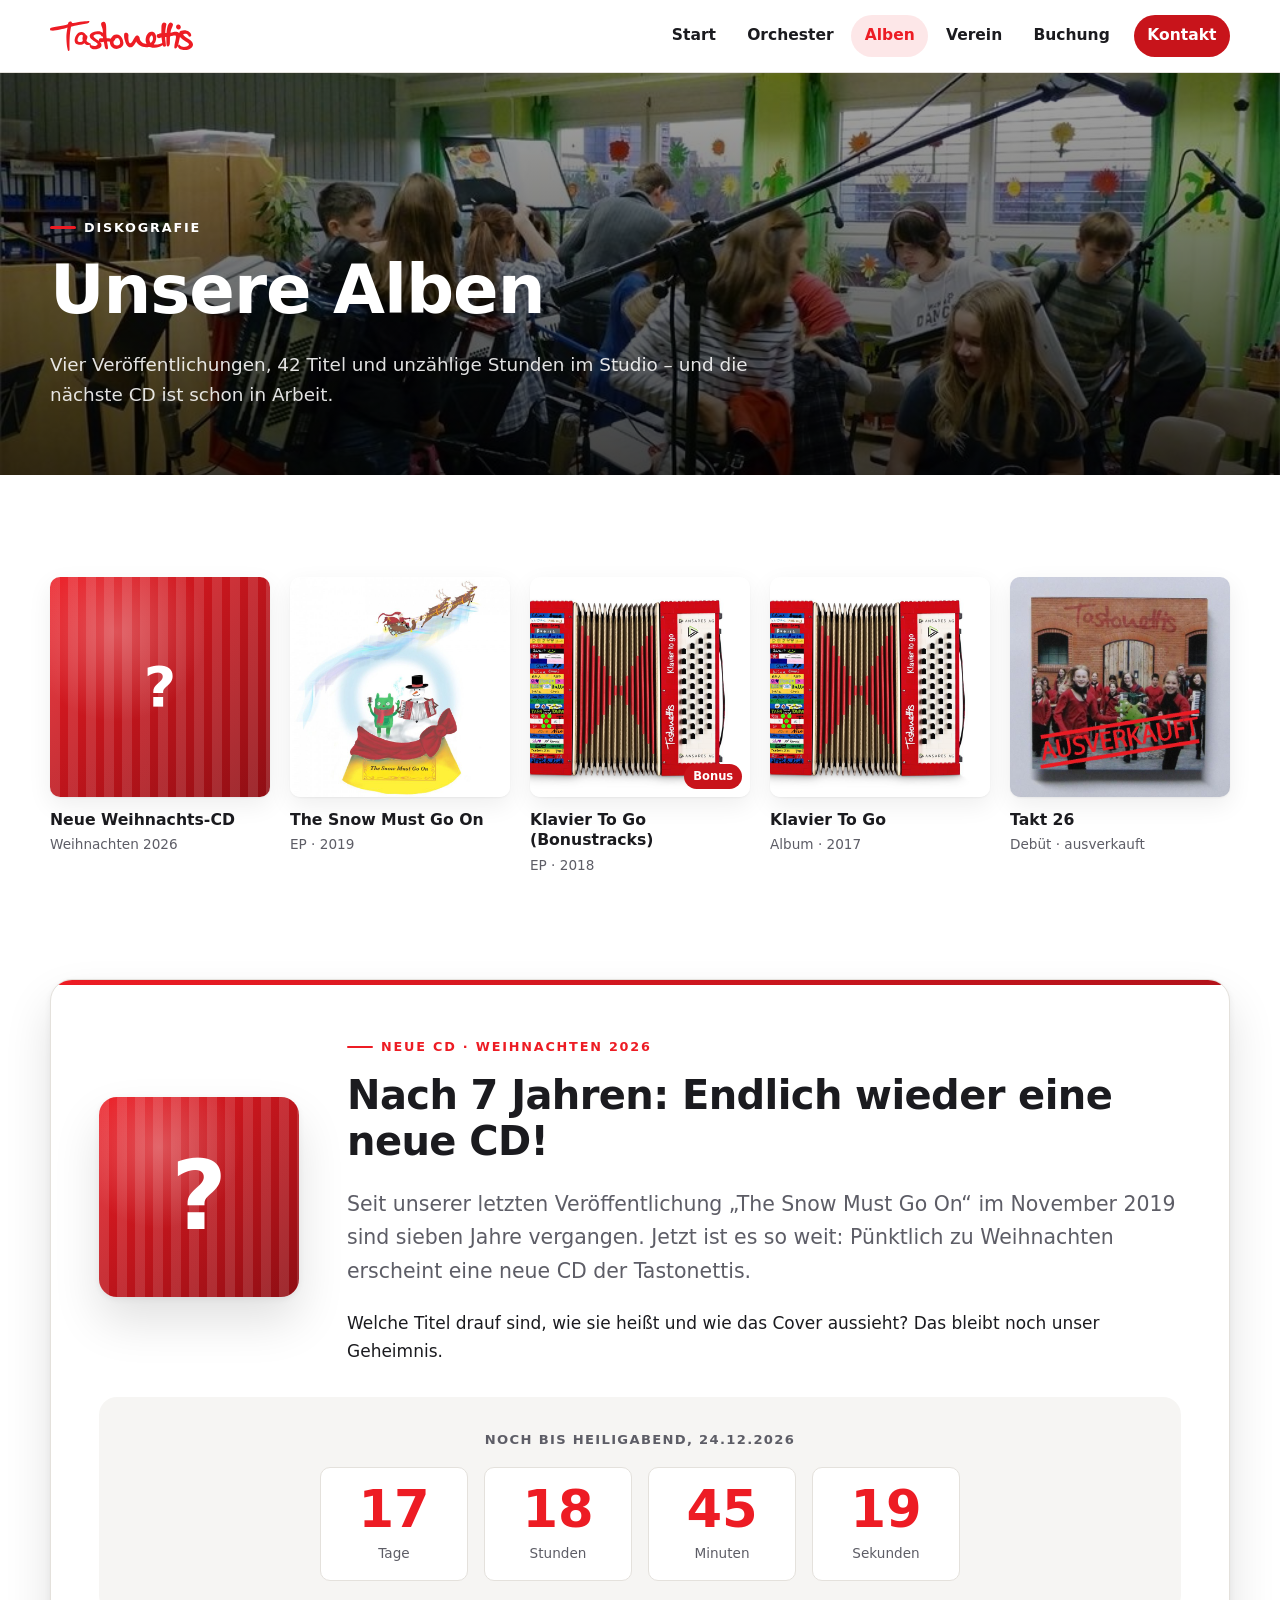
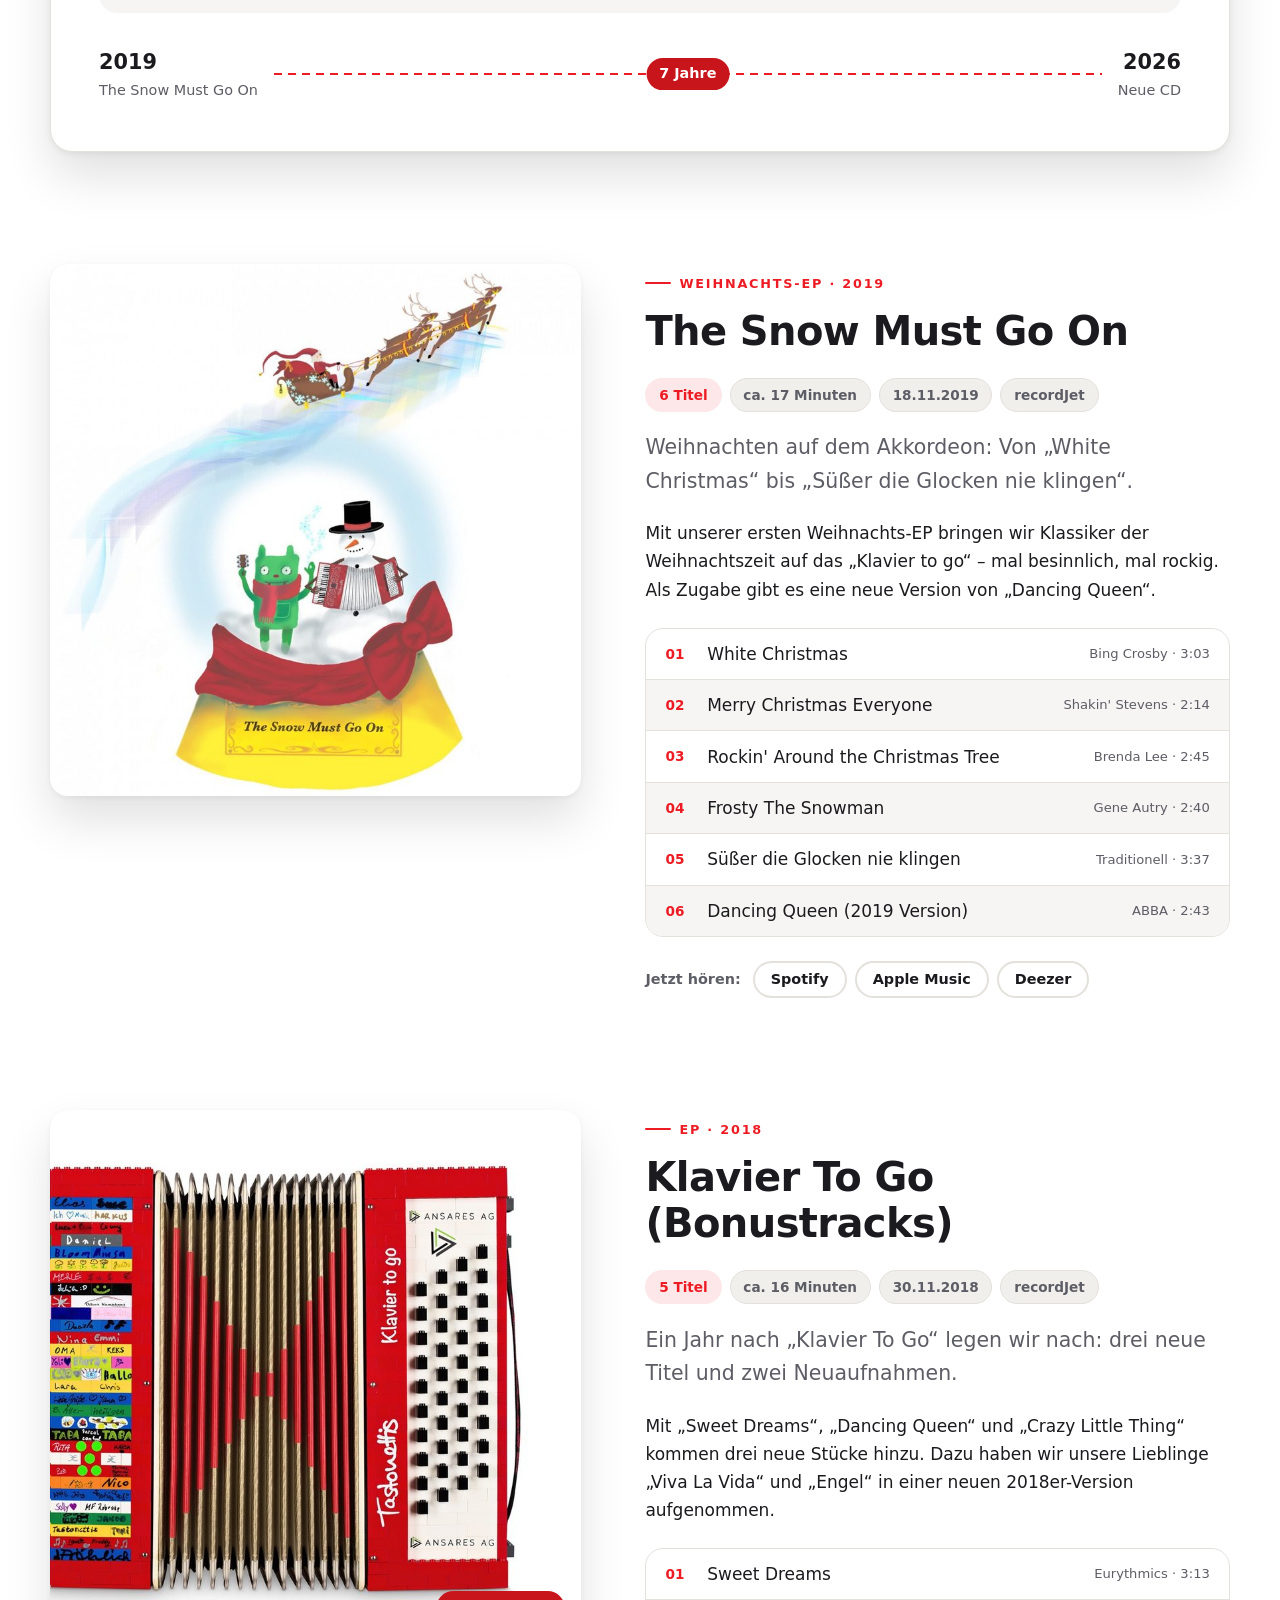
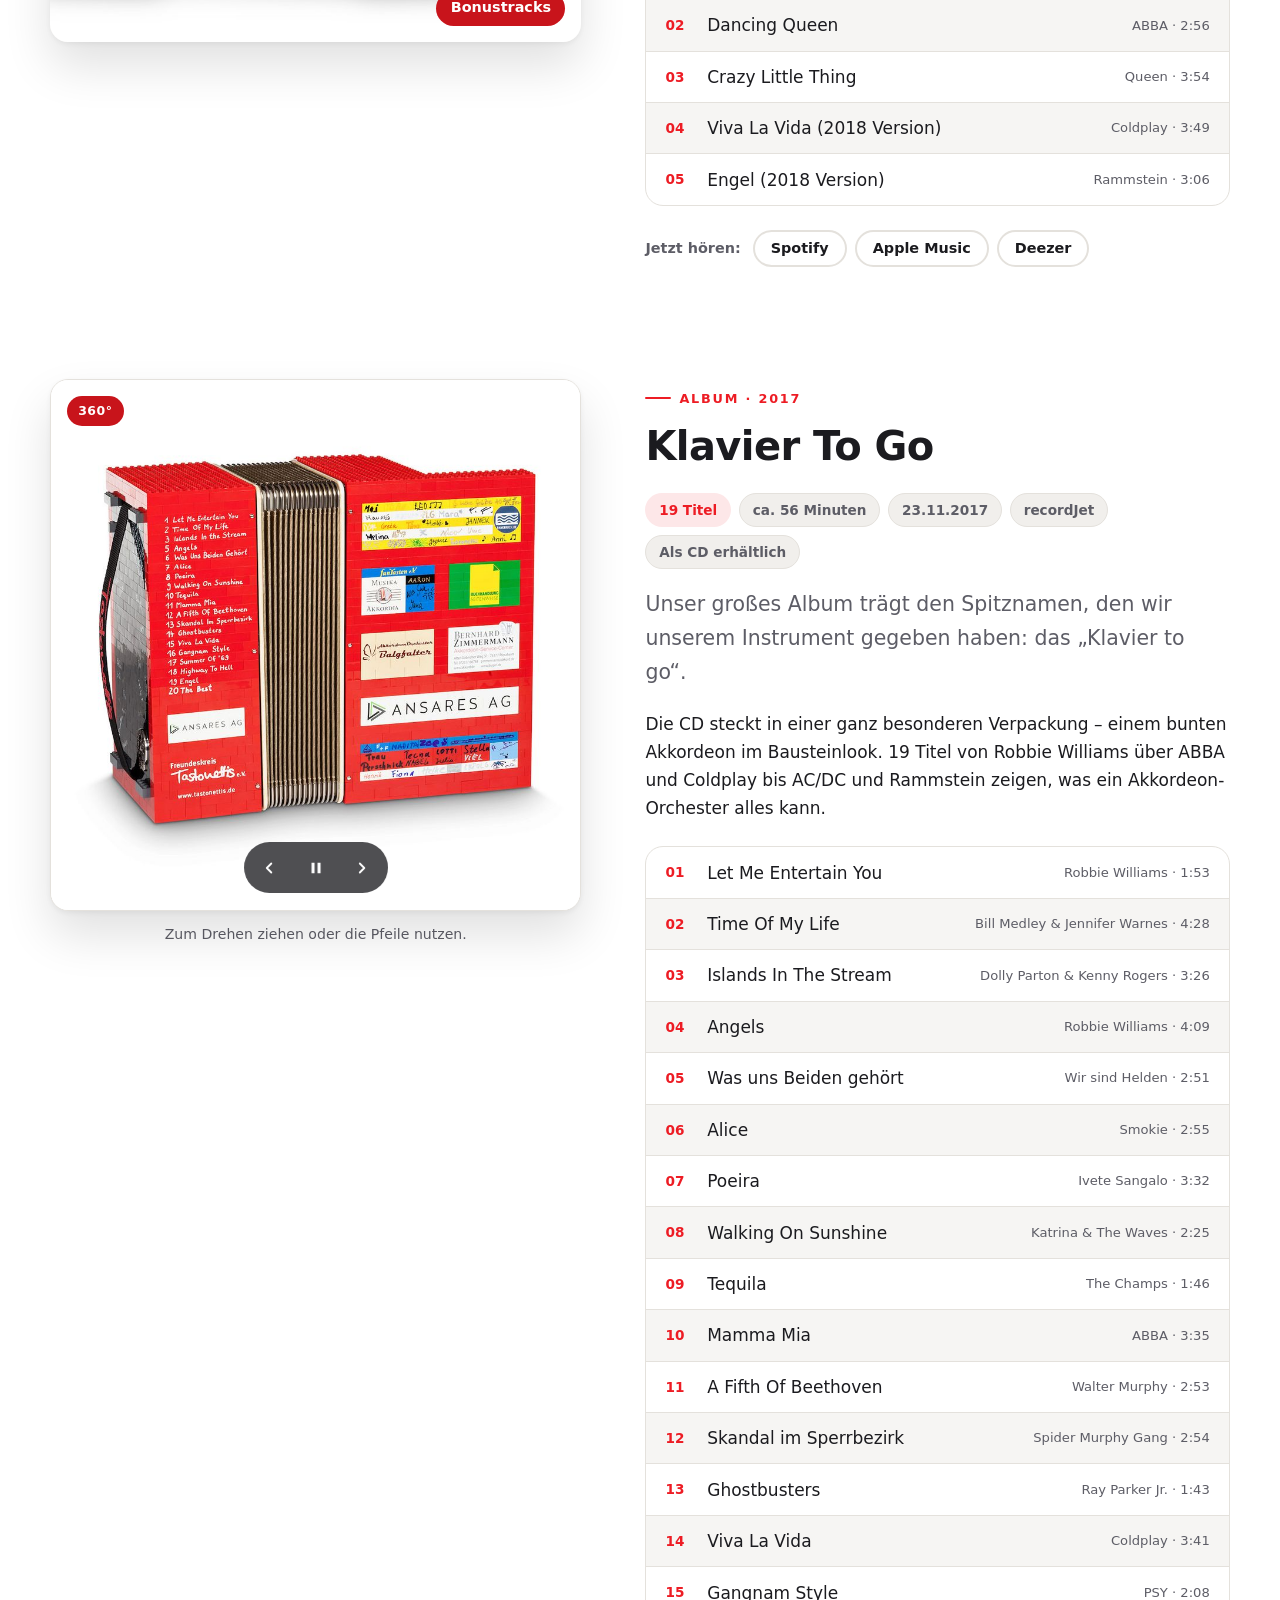
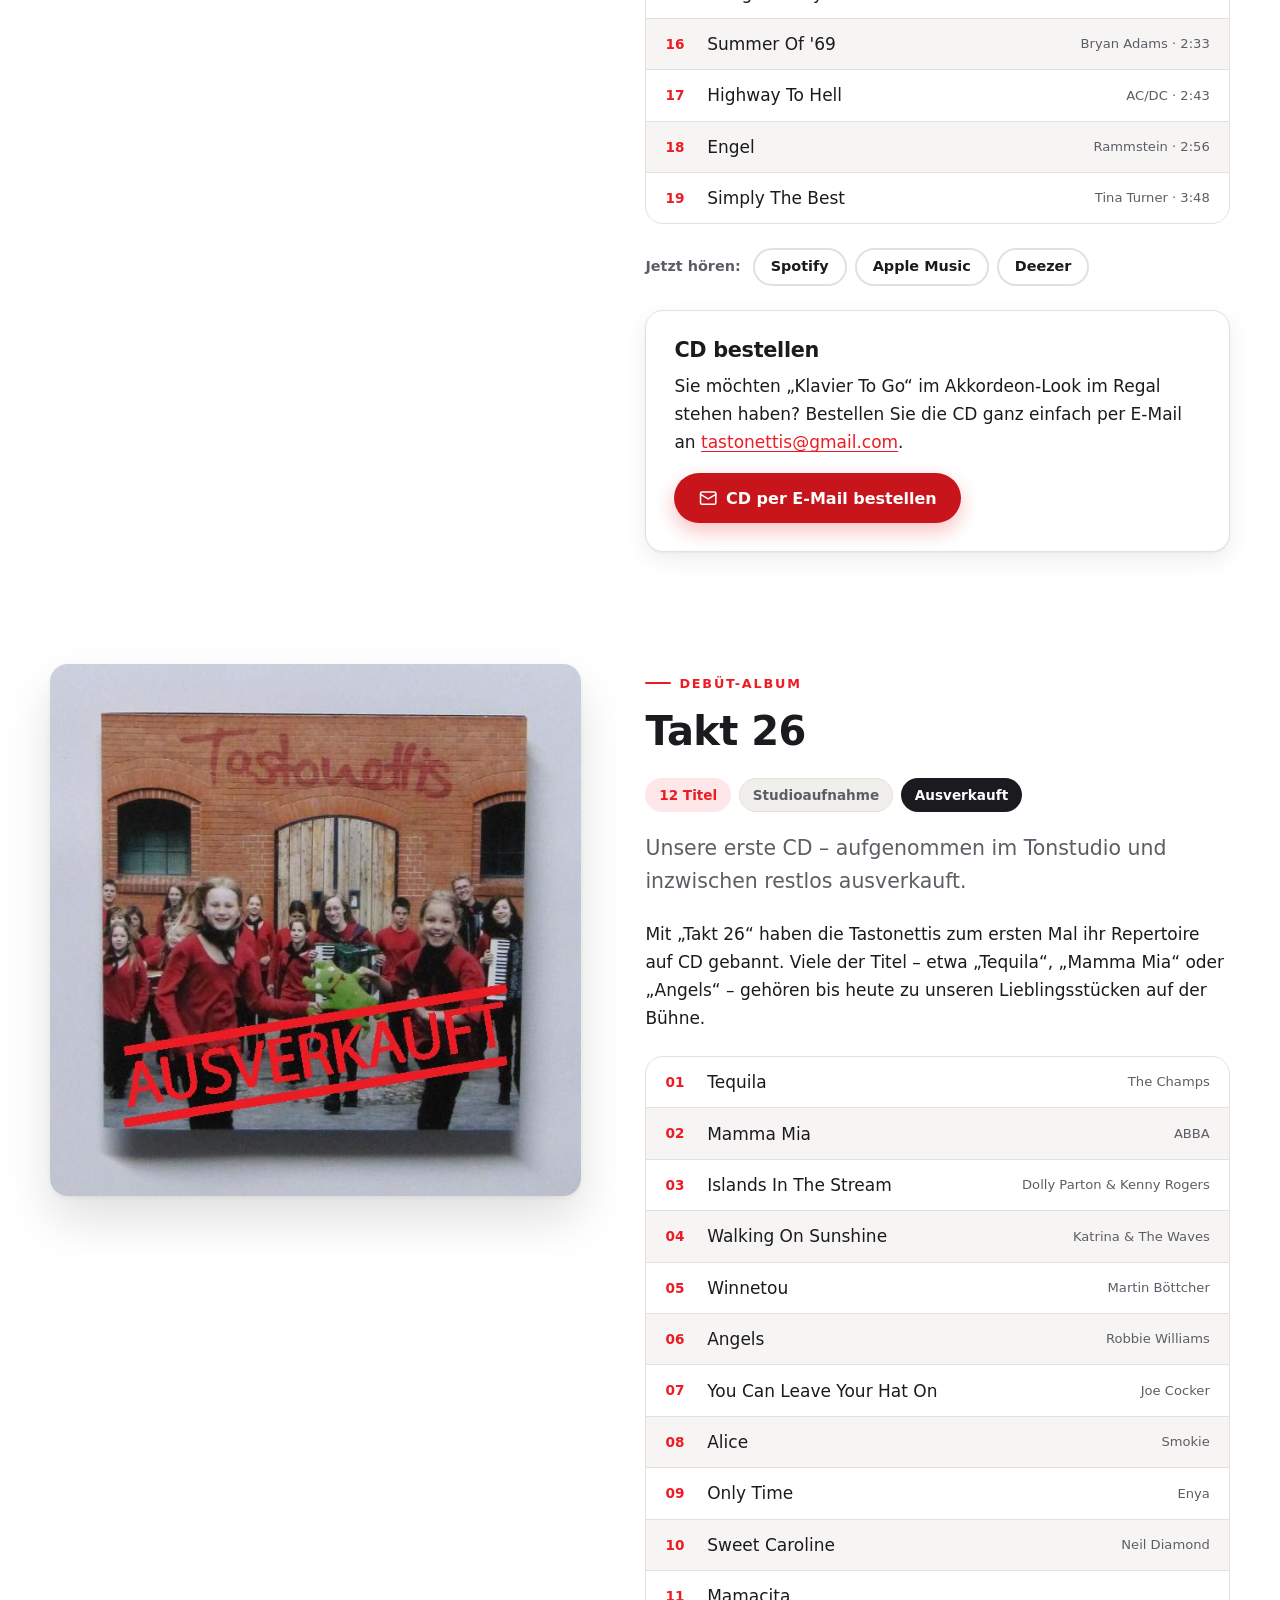
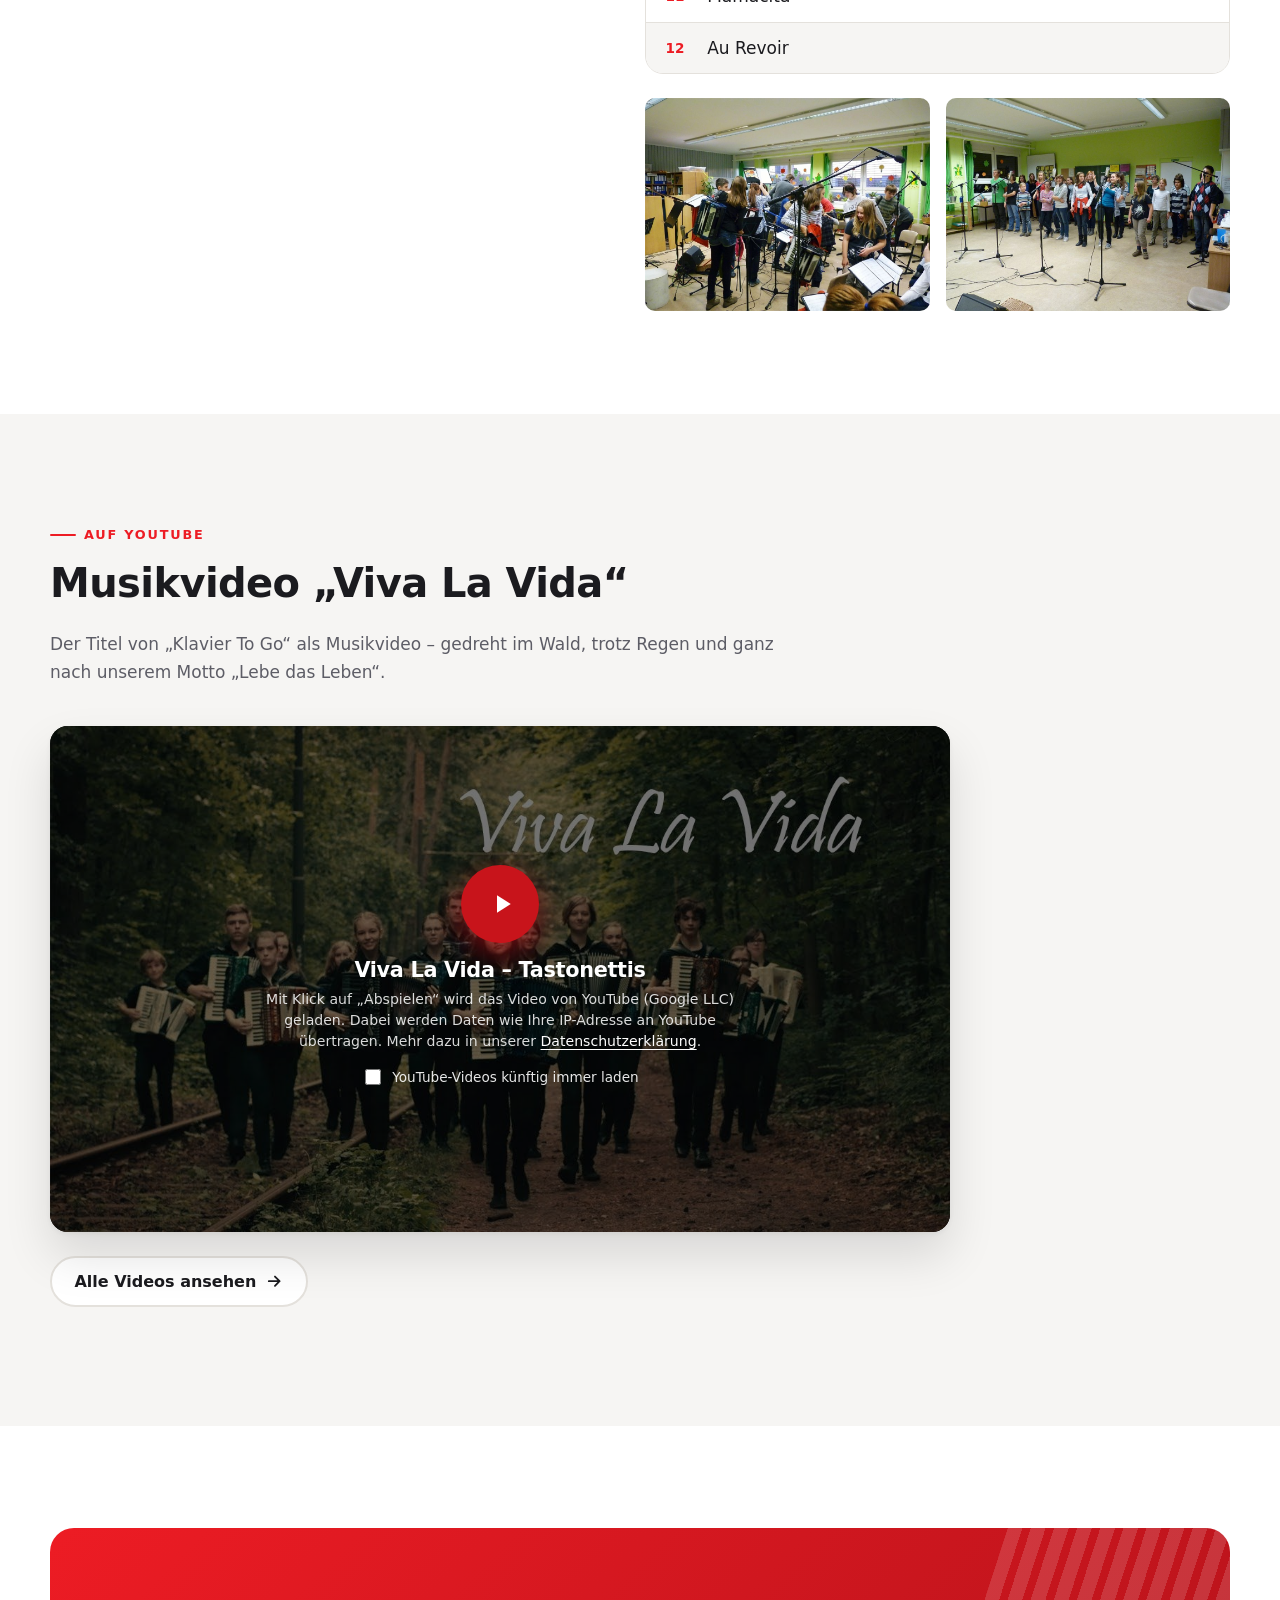
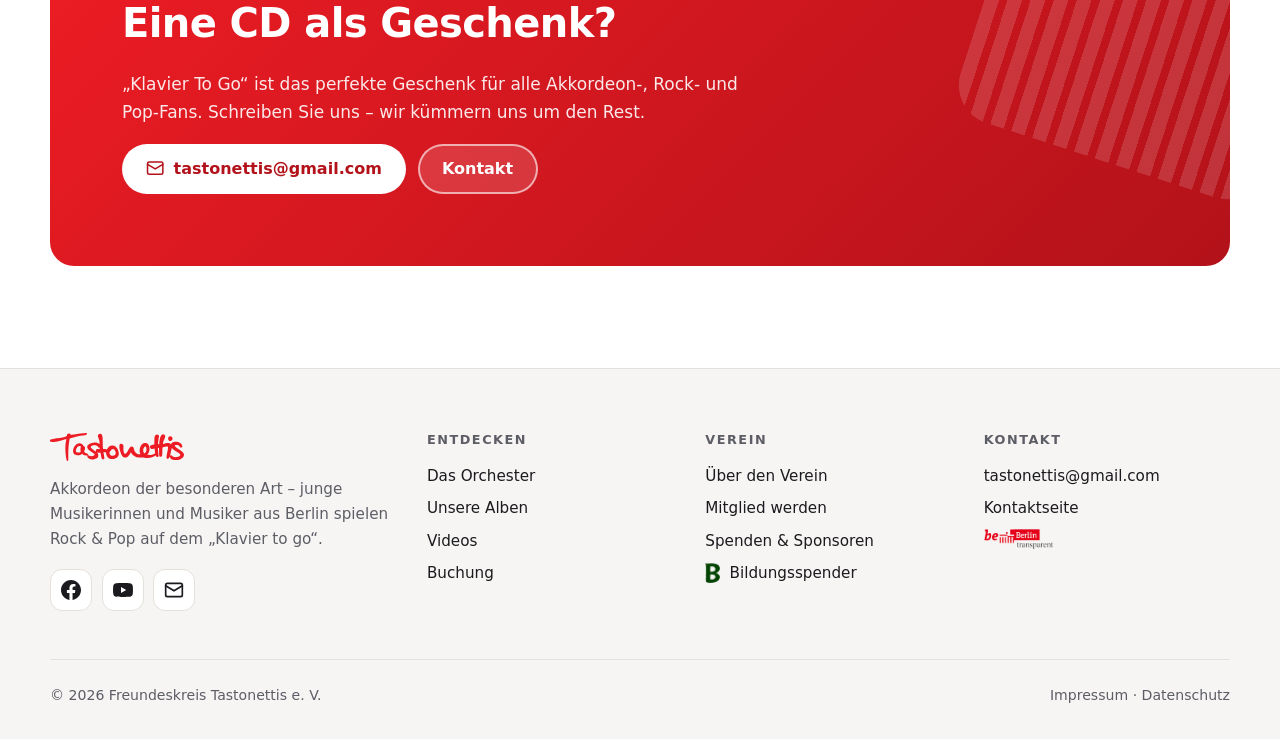
==== alben.html @ 4817c6b8 "Startseite: Teaser zur neuen Weihnachts-CD mit Countdown Teaser als gemeinsamer Baustein für Start- " ====
<!DOCTYPE html>
<html lang="de" class="no-js">
<head>
  <meta charset="utf-8">
  <meta name="viewport" content="width=device-width, initial-scale=1">
  <title>Unsere Alben | Die Tastonettis</title>
  <meta name="description" content="Alle Alben der Tastonettis: „Klavier To Go“, „Klavier To Go (Bonustracks)“, die Weihnachts-EP „The Snow Must Go On“ und das Debüt „Takt 26“ – Tracklisten, Infos und Streaming-Links.">
  <meta name="color-scheme" content="light dark">
  <meta name="theme-color" content="#ffffff" media="(prefers-color-scheme: light)">
  <meta name="theme-color" content="#0f0f12" media="(prefers-color-scheme: dark)">
  <link rel="canonical" href="https://tastonettis.de/alben.html">
  <meta property="og:type" content="website">
  <meta property="og:locale" content="de_DE">
  <meta property="og:site_name" content="Die Tastonettis">
  <meta property="og:title" content="Unsere Alben | Die Tastonettis">
  <meta property="og:description" content="Alle Alben der Tastonettis: „Klavier To Go“, „Klavier To Go (Bonustracks)“, die Weihnachts-EP „The Snow Must Go On“ und das Debüt „Takt 26“ – Tracklisten, Infos und Streaming-Links.">
  <meta property="og:image" content="https://tastonettis.de/assets/img/cover/norway.jpg">
  <link rel="icon" href="assets/img/favicon.ico" sizes="any">
  <link rel="apple-touch-icon" href="assets/img/apple-touch-icon.png">
  <link rel="stylesheet" href="assets/css/style.css?v=f087e8c050">
  <script src="assets/js/main.js?v=cc8cda2e2d" defer></script>
</head>
<body>
  <a class="skip-link" href="#inhalt">Zum Inhalt springen</a>
  <header class="site-header">
    <nav class="container nav" aria-label="Hauptnavigation">
      <a class="brand" href="index.html" aria-label="Die Tastonettis – Startseite">
        <img src="assets/img/logo.svg" alt="Tastonettis" width="282" height="59">
      </a>
      <button class="nav-toggle" type="button" aria-expanded="false" aria-controls="menu" aria-label="Menü öffnen/schließen"><svg class="icon-open" viewBox="0 0 24 24" fill="none" stroke="currentColor" stroke-width="2.2" stroke-linecap="round" aria-hidden="true"><path d="M3 6h18M3 12h18M3 18h18"/></svg><svg class="icon-close" viewBox="0 0 24 24" fill="none" stroke="currentColor" stroke-width="2.2" stroke-linecap="round" aria-hidden="true"><path d="M18 6 6 18M6 6l12 12"/></svg></button>
      <ul class="nav-menu" id="menu">
        <li><a href="index.html">Start</a></li>
        <li><a href="orchester.html">Orchester</a></li>
        <li><a href="alben.html" aria-current="page">Alben</a></li>
        <li><a href="verein.html">Verein</a></li>
        <li><a href="buchung.html">Buchung</a></li>
        <li class="nav-cta"><a href="kontakt.html">Kontakt</a></li>
      </ul>
    </nav>
  </header>

  <main id="inhalt">
    <section class="page-hero">
      <div class="hero-bg"><img src="assets/img/cd/takt26_studio1.jpg" alt="" style="object-position:center 45%" width="1140" height="500"></div>
      <div class="container">
        <span class="eyebrow">Diskografie</span>
        <h1>Unsere Alben</h1>
        <p>Vier Veröffentlichungen, 42 Titel und unzählige Stunden im Studio – und die nächste CD ist schon in Arbeit.</p>
      </div>
    </section>

    <section class="section">
      <div class="container">
        <div class="discography reveal" aria-label="Übersicht aller Alben">
          <a href="#weihnachts-cd" class="disc disc--secret"><span class="disc-cover disc-cover--secret" aria-hidden="true">?</span><strong>Neue Weihnachts-CD</strong><span>Weihnachten 2026</span></a>
          <a href="#the-snow-must-go-on" class="disc"><img src="assets/img/cd/snow-must-go-on.jpg" alt="" width="800" height="800" loading="lazy"><strong>The Snow Must Go On</strong><span>EP · 2019</span></a>
          <a href="#klavier-to-go-bonustracks" class="disc"><span class="disc-cover"><img src="assets/img/cd/klavier-to-go.jpg" alt="" width="800" height="800" loading="lazy"><em>Bonus</em></span><strong>Klavier To Go (Bonustracks)</strong><span>EP · 2018</span></a>
          <a href="#klavier-to-go" class="disc"><img src="assets/img/cd/klavier-to-go.jpg" alt="" width="800" height="800" loading="lazy"><strong>Klavier To Go</strong><span>Album · 2017</span></a>
          <a href="#takt-26" class="disc"><img src="assets/img/cd/takt26_cover.jpg" alt="" width="626" height="626" loading="lazy"><strong>Takt 26</strong><span>Debüt · ausverkauft</span></a>
        </div>
      </div>
    </section>

    <section class="section section--tight">
      <div class="container">

        <article class="teaser-cd reveal" id="weihnachts-cd">
          <div class="teaser-cd-head">
            <div class="teaser-cd-art" aria-hidden="true"><span>?</span></div>
            <div>
              <span class="eyebrow">Neue CD · Weihnachten 2026</span>
              <h2>Nach 7 Jahren: Endlich wieder eine neue CD!</h2>
              <p class="lead">Seit unserer letzten Veröffentlichung „The Snow Must Go On“ im November 2019 sind sieben Jahre vergangen. Jetzt ist es so weit: Pünktlich zu Weihnachten erscheint eine neue CD der Tastonettis.</p>
              <p>Welche Titel drauf sind, wie sie heißt und wie das Cover aussieht? Das bleibt noch unser Geheimnis.</p>
            </div>
          </div>
          <div class="countdown" data-countdown="2026-12-24T00:00:00+01:00" aria-live="off">
            <p class="countdown-label">Noch bis Heiligabend, 24.12.2026</p>
            <div class="countdown-grid" role="timer" aria-label="Countdown bis zum 24. Dezember 2026">
              <div><strong data-cd="days">–</strong><span>Tage</span></div>
              <div><strong data-cd="hours">–</strong><span>Stunden</span></div>
              <div><strong data-cd="minutes">–</strong><span>Minuten</span></div>
              <div><strong data-cd="seconds">–</strong><span>Sekunden</span></div>
            </div>
            <p class="countdown-done" hidden>Frohe Weihnachten! Die neue CD ist da.</p>
          </div>
          <div class="teaser-cd-gap">
            <span><strong>2019</strong>The Snow Must Go On</span>
            <span class="teaser-cd-line" aria-hidden="true"><em>7 Jahre</em></span>
            <span><strong>2026</strong>Neue CD</span>
          </div>
        </article>


        <article class="album" id="the-snow-must-go-on">
          <div class="album-cover reveal">
            <div class="photo"><img src="assets/img/cd/snow-must-go-on.jpg" alt="Cover „The Snow Must Go On“: Schneemann mit Akkordeon und grünes Maskottchen in einer Schneekugel, darüber der Weihnachtsmann mit Rentierschlitten" width="800" height="800"></div>
          </div>
          <div class="reveal">
            <span class="eyebrow">Weihnachts-EP · 2019</span>
            <h2>The Snow Must Go On</h2>
            <ul class="album-meta">
              <li class="tag tag--brand">6 Titel</li>
              <li class="tag">ca. 17 Minuten</li>
              <li class="tag">18.11.2019</li>
              <li class="tag">recordJet</li>
            </ul>
            <p class="lead">Weihnachten auf dem Akkordeon: Von „White Christmas“ bis „Süßer die Glocken nie klingen“.</p>
            <p>Mit unserer ersten Weihnachts-EP bringen wir Klassiker der Weihnachtszeit auf das „Klavier to go“ – mal besinnlich, mal rockig. Als Zugabe gibt es eine neue Version von „Dancing Queen“.</p>
            <ol class="tracklist">
              <li><span>White Christmas</span><small>Bing Crosby · 3:03</small></li>
              <li><span>Merry Christmas Everyone</span><small>Shakin' Stevens · 2:14</small></li>
              <li><span>Rockin&#x27; Around the Christmas Tree</span><small>Brenda Lee · 2:45</small></li>
              <li><span>Frosty The Snowman</span><small>Gene Autry · 2:40</small></li>
              <li><span>Süßer die Glocken nie klingen</span><small>Traditionell · 3:37</small></li>
              <li><span>Dancing Queen (2019 Version)</span><small>ABBA · 2:43</small></li>
            </ol>
            <div class="stream-links">
              <span class="muted">Jetzt hören:</span>
              <a class="btn btn-ghost btn-sm" href="https://open.spotify.com/artist/6AaH5f3NDIr6T8GKJIKg3H" target="_blank" rel="noopener">Spotify</a>
              <a class="btn btn-ghost btn-sm" href="https://music.apple.com/de/album/the-snow-must-go-on-ep/1489396772" target="_blank" rel="noopener">Apple Music</a>
              <a class="btn btn-ghost btn-sm" href="https://www.deezer.com/album/120053702" target="_blank" rel="noopener">Deezer</a>
            </div>
          </div>
        </article>

        <article class="album" id="klavier-to-go-bonustracks">
          <div class="album-cover reveal">
            <div class="photo cover-bonus"><img src="assets/img/cd/klavier-to-go.jpg" alt="Cover „Klavier To Go (Bonustracks)“: rotes Akkordeon aus Bausteinen mit dem Tastonettis-Schriftzug" width="800" height="800"><span>Bonustracks</span></div>
          </div>
          <div class="reveal">
            <span class="eyebrow">EP · 2018</span>
            <h2>Klavier To Go (Bonustracks)</h2>
            <ul class="album-meta">
              <li class="tag tag--brand">5 Titel</li>
              <li class="tag">ca. 16 Minuten</li>
              <li class="tag">30.11.2018</li>
              <li class="tag">recordJet</li>
            </ul>
            <p class="lead">Ein Jahr nach „Klavier To Go“ legen wir nach: drei neue Titel und zwei Neuaufnahmen.</p>
            <p>Mit „Sweet Dreams“, „Dancing Queen“ und „Crazy Little Thing“ kommen drei neue Stücke hinzu. Dazu haben wir unsere Lieblinge „Viva La Vida“ und „Engel“ in einer neuen 2018er-Version aufgenommen.</p>
            <ol class="tracklist">
              <li><span>Sweet Dreams</span><small>Eurythmics · 3:13</small></li>
              <li><span>Dancing Queen</span><small>ABBA · 2:56</small></li>
              <li><span>Crazy Little Thing</span><small>Queen · 3:54</small></li>
              <li><span>Viva La Vida (2018 Version)</span><small>Coldplay · 3:49</small></li>
              <li><span>Engel (2018 Version)</span><small>Rammstein · 3:06</small></li>
            </ol>
            <div class="stream-links">
              <span class="muted">Jetzt hören:</span>
              <a class="btn btn-ghost btn-sm" href="https://open.spotify.com/artist/6AaH5f3NDIr6T8GKJIKg3H" target="_blank" rel="noopener">Spotify</a>
              <a class="btn btn-ghost btn-sm" href="https://music.apple.com/de/album/klavier-to-go-bonustracks-ep/1444854563" target="_blank" rel="noopener">Apple Music</a>
              <a class="btn btn-ghost btn-sm" href="https://www.deezer.com/album/80302312" target="_blank" rel="noopener">Deezer</a>
            </div>
          </div>
        </article>

        <article class="album" id="klavier-to-go">
          <div class="album-cover reveal">
            <div class="spin" data-spin="assets/img/lego/" data-frames="24" tabindex="0" role="img" aria-label="360-Grad-Ansicht der CD „Klavier to go“ in Form eines bunten Akkordeons. Mit den Pfeiltasten drehen.">
              <span class="spin-badge">360°</span>
              <img src="assets/img/lego/01.jpg" alt="" width="900" height="900">
              <div class="spin-controls">
                <button type="button" data-spin-prev aria-label="Nach links drehen"><svg viewBox="0 0 24 24" fill="none" stroke="currentColor" stroke-width="2.4" stroke-linecap="round" stroke-linejoin="round" aria-hidden="true"><path d="M15 18l-6-6 6-6"/></svg></button>
                <button type="button" data-spin-play aria-label="Automatisch drehen"><svg viewBox="0 0 24 24" fill="currentColor" aria-hidden="true"><path d="M8 5v14l11-7z"/></svg></button>
                <button type="button" data-spin-next aria-label="Nach rechts drehen"><svg viewBox="0 0 24 24" fill="none" stroke="currentColor" stroke-width="2.4" stroke-linecap="round" stroke-linejoin="round" aria-hidden="true"><path d="M9 18l6-6-6-6"/></svg></button>
              </div>
            </div>
            <p class="spin-hint">Zum Drehen ziehen oder die Pfeile nutzen.</p>
          </div>
          <div class="reveal">
            <span class="eyebrow">Album · 2017</span>
            <h2>Klavier To Go</h2>
            <ul class="album-meta">
              <li class="tag tag--brand">19 Titel</li>
              <li class="tag">ca. 56 Minuten</li>
              <li class="tag">23.11.2017</li>
              <li class="tag">recordJet</li>
              <li class="tag">Als CD erhältlich</li>
            </ul>
            <p class="lead">Unser großes Album trägt den Spitznamen, den wir unserem Instrument gegeben haben: das „Klavier to go“.</p>
            <p>Die CD steckt in einer ganz besonderen Verpackung – einem bunten Akkordeon im Bausteinlook. 19 Titel von Robbie Williams über ABBA und Coldplay bis AC/DC und Rammstein zeigen, was ein Akkordeon-Orchester alles kann.</p>
            <ol class="tracklist">
              <li><span>Let Me Entertain You</span><small>Robbie Williams · 1:53</small></li>
              <li><span>Time Of My Life</span><small>Bill Medley &amp; Jennifer Warnes · 4:28</small></li>
              <li><span>Islands In The Stream</span><small>Dolly Parton &amp; Kenny Rogers · 3:26</small></li>
              <li><span>Angels</span><small>Robbie Williams · 4:09</small></li>
              <li><span>Was uns Beiden gehört</span><small>Wir sind Helden · 2:51</small></li>
              <li><span>Alice</span><small>Smokie · 2:55</small></li>
              <li><span>Poeira</span><small>Ivete Sangalo · 3:32</small></li>
              <li><span>Walking On Sunshine</span><small>Katrina &amp; The Waves · 2:25</small></li>
              <li><span>Tequila</span><small>The Champs · 1:46</small></li>
              <li><span>Mamma Mia</span><small>ABBA · 3:35</small></li>
              <li><span>A Fifth Of Beethoven</span><small>Walter Murphy · 2:53</small></li>
              <li><span>Skandal im Sperrbezirk</span><small>Spider Murphy Gang · 2:54</small></li>
              <li><span>Ghostbusters</span><small>Ray Parker Jr. · 1:43</small></li>
              <li><span>Viva La Vida</span><small>Coldplay · 3:41</small></li>
              <li><span>Gangnam Style</span><small>PSY · 2:08</small></li>
              <li><span>Summer Of &#x27;69</span><small>Bryan Adams · 2:33</small></li>
              <li><span>Highway To Hell</span><small>AC/DC · 2:43</small></li>
              <li><span>Engel</span><small>Rammstein · 2:56</small></li>
              <li><span>Simply The Best</span><small>Tina Turner · 3:48</small></li>
            </ol>
            <div class="stream-links">
              <span class="muted">Jetzt hören:</span>
              <a class="btn btn-ghost btn-sm" href="https://open.spotify.com/artist/6AaH5f3NDIr6T8GKJIKg3H" target="_blank" rel="noopener">Spotify</a>
              <a class="btn btn-ghost btn-sm" href="https://music.apple.com/de/album/klavier-to-go/1320059874" target="_blank" rel="noopener">Apple Music</a>
              <a class="btn btn-ghost btn-sm" href="https://www.deezer.com/album/52731922" target="_blank" rel="noopener">Deezer</a>
            </div>
            <div class="card" style="margin-top:1.5rem">
              <h3>CD bestellen</h3>
              <p>Sie möchten „Klavier To Go“ im Akkordeon-Look im Regal stehen haben? Bestellen Sie die CD ganz einfach per E-Mail an <a href="mailto:tastonettis@gmail.com">tastonettis@gmail.com</a>.</p>
              <a class="btn btn-primary" href="mailto:tastonettis@gmail.com?subject=Bestellung%20CD%20%22Klavier%20to%20go%22"><svg viewBox="0 0 24 24" fill="none" stroke="currentColor" stroke-width="2" stroke-linecap="round" stroke-linejoin="round" aria-hidden="true"><rect x="2" y="4" width="20" height="16" rx="2"/><path d="m22 7-10 6L2 7"/></svg> CD per E-Mail bestellen</a>
            </div>
          </div>
        </article>

        <article class="album" id="takt-26">
          <div class="album-cover reveal">
            <div class="photo"><img src="assets/img/cd/takt26_cover.jpg" alt="Cover der CD „Takt 26“ – die Tastonettis vor einer Backsteinwand, darüber der Stempel „Ausverkauft“" width="626" height="626"></div>
          </div>
          <div class="reveal">
            <span class="eyebrow">Debüt-Album</span>
            <h2>Takt 26</h2>
            <ul class="album-meta">
              <li class="tag tag--brand">12 Titel</li>
              <li class="tag">Studioaufnahme</li>
              <li class="tag tag--soldout">Ausverkauft</li>
            </ul>
            <p class="lead">Unsere erste CD – aufgenommen im Tonstudio und inzwischen restlos ausverkauft.</p>
            <p>Mit „Takt 26“ haben die Tastonettis zum ersten Mal ihr Repertoire auf CD gebannt. Viele der Titel – etwa „Tequila“, „Mamma Mia“ oder „Angels“ – gehören bis heute zu unseren Lieblingsstücken auf der Bühne.</p>
            <ol class="tracklist">
              <li><span>Tequila</span><small>The Champs</small></li>
              <li><span>Mamma Mia</span><small>ABBA</small></li>
              <li><span>Islands In The Stream</span><small>Dolly Parton &amp; Kenny Rogers</small></li>
              <li><span>Walking On Sunshine</span><small>Katrina &amp; The Waves</small></li>
              <li><span>Winnetou</span><small>Martin Böttcher</small></li>
              <li><span>Angels</span><small>Robbie Williams</small></li>
              <li><span>You Can Leave Your Hat On</span><small>Joe Cocker</small></li>
              <li><span>Alice</span><small>Smokie</small></li>
              <li><span>Only Time</span><small>Enya</small></li>
              <li><span>Sweet Caroline</span><small>Neil Diamond</small></li>
              <li><span>Mamacita</span></li>
              <li><span>Au Revoir</span></li>
            </ol>
            <div class="gallery" style="grid-template-columns:repeat(2,1fr)">
              <a href="assets/img/cd/takt26_studio1.jpg" data-lightbox data-caption="Kurz vor den Aufnahmen"><img src="assets/img/cd/takt26_studio1.jpg" alt="Kinder sortieren sich im Studio" loading="lazy" width="1024" height="768"></a>
              <a href="assets/img/cd/takt26_studio2.jpg" data-lightbox data-caption="Die Tastonettis bei der Aufnahme"><img src="assets/img/cd/takt26_studio2.jpg" alt="Kinder bei der Aufnahme im Studio" loading="lazy" width="1024" height="768"></a>
            </div>
          </div>
        </article>

      </div>
    </section>

    <section class="section section--alt">
      <div class="container">
        <div class="section-head reveal">
          <span class="eyebrow">Auf YouTube</span>
          <h2>Musikvideo „Viva La Vida“</h2>
          <p class="muted">Der Titel von „Klavier To Go“ als Musikvideo – gedreht im Wald, trotz Regen und ganz nach unserem Motto „Lebe das Leben“.</p>
        </div>
        <div class="reveal" style="max-width:900px">
          <div class="video-embed" data-youtube="FFWBftLy54Y" data-title="Viva La Vida – Tastonettis">
  <div class="video-consent">
    <img src="assets/img/video/FFWBftLy54Y.jpg" alt="" loading="lazy" width="1280" height="720">
    <div class="video-consent-inner">
      <button type="button" class="video-play" aria-label="Video „Viva La Vida – Tastonettis“ abspielen – lädt Inhalte von YouTube"><svg viewBox="0 0 24 24" fill="currentColor" aria-hidden="true"><path d="M8 5v14l11-7z"/></svg></button>
      <h3>Viva La Vida – Tastonettis</h3>
      <p>Mit Klick auf „Abspielen“ wird das Video von YouTube (Google LLC) geladen. Dabei werden Daten wie Ihre IP-Adresse an YouTube übertragen. Mehr dazu in unserer <a href="datenschutz.html#dsg-thirdparty-youtube">Datenschutzerklärung</a>.</p>
      <label><input type="checkbox"> YouTube-Videos künftig immer laden</label>
    </div>
  </div>
</div>
        </div>
        <p class="reveal" style="margin-top:1.5rem"><a class="btn btn-ghost" href="orchester.html#videos">Alle Videos ansehen <svg viewBox="0 0 24 24" fill="none" stroke="currentColor" stroke-width="2.4" stroke-linecap="round" stroke-linejoin="round" aria-hidden="true"><path d="M5 12h14M13 6l6 6-6 6"/></svg></a></p>
      </div>
    </section>

    <section class="section section--tight">
      <div class="container">
        <div class="cta reveal">
          <h2>Eine CD als Geschenk?</h2>
          <p>„Klavier To Go“ ist das perfekte Geschenk für alle Akkordeon-, Rock- und Pop-Fans. Schreiben Sie uns – wir kümmern uns um den Rest.</p>
          <div class="btn-row">
            <a class="btn btn-white" href="mailto:tastonettis@gmail.com"><svg viewBox="0 0 24 24" fill="none" stroke="currentColor" stroke-width="2" stroke-linecap="round" stroke-linejoin="round" aria-hidden="true"><rect x="2" y="4" width="20" height="16" rx="2"/><path d="m22 7-10 6L2 7"/></svg> tastonettis@gmail.com</a>
            <a class="btn btn-light" href="kontakt.html">Kontakt</a>
          </div>
        </div>
      </div>
    </section>

  </main>

  <footer class="site-footer">
    <div class="container">
      <div class="footer-grid">
        <div class="footer-brand">
          <img src="assets/img/logo.svg" alt="Tastonettis" width="282" height="59">
          <p>Akkordeon der besonderen Art – junge Musikerinnen und Musiker aus Berlin spielen Rock &amp; Pop auf dem „Klavier to go“.</p>
          <div class="socials">
            <a href="https://www.facebook.com/tastonettis/" target="_blank" rel="noopener" aria-label="Tastonettis auf Facebook"><svg viewBox="0 0 24 24" fill="currentColor" aria-hidden="true"><path d="M24 12.07C24 5.41 18.63 0 12 0S0 5.4 0 12.07C0 18.1 4.39 23.1 10.13 24v-8.44H7.08v-3.49h3.04V9.41c0-3.02 1.8-4.7 4.54-4.7 1.31 0 2.68.24 2.68.24v2.97h-1.5c-1.5 0-1.96.93-1.96 1.89v2.26h3.32l-.53 3.5h-2.8V24C19.62 23.1 24 18.1 24 12.07"/></svg></a>
            <a href="https://www.youtube.com/@DieTastonettis" target="_blank" rel="noopener" aria-label="Tastonettis auf YouTube"><svg viewBox="0 0 24 24" fill="currentColor" aria-hidden="true"><path d="M23.5 6.2a3 3 0 0 0-2.1-2.1C19.5 3.6 12 3.6 12 3.6s-7.5 0-9.4.5A3 3 0 0 0 .5 6.2 31.4 31.4 0 0 0 0 12a31.4 31.4 0 0 0 .5 5.8 3 3 0 0 0 2.1 2.1c1.9.5 9.4.5 9.4.5s7.5 0 9.4-.5a3 3 0 0 0 2.1-2.1c.5-1.9.5-5.8.5-5.8s0-3.9-.5-5.8zM9.6 15.6V8.4l6.3 3.6-6.3 3.6z"/></svg></a>
            <a href="mailto:tastonettis@gmail.com" aria-label="E-Mail an die Tastonettis"><svg viewBox="0 0 24 24" fill="none" stroke="currentColor" stroke-width="2" stroke-linecap="round" stroke-linejoin="round" aria-hidden="true"><rect x="2" y="4" width="20" height="16" rx="2"/><path d="m22 7-10 6L2 7"/></svg></a>
          </div>
        </div>
        <div>
          <h4>Entdecken</h4>
          <ul>
            <li><a href="orchester.html">Das Orchester</a></li>
            <li><a href="alben.html">Unsere Alben</a></li>
            <li><a href="orchester.html#videos">Videos</a></li>
            <li><a href="buchung.html">Buchung</a></li>
          </ul>
        </div>
        <div>
          <h4>Verein</h4>
          <ul>
            <li><a href="verein.html">Über den Verein</a></li>
            <li><a href="verein.html#mitgliedschaft">Mitglied werden</a></li>
            <li><a href="verein.html#spenden">Spenden &amp; Sponsoren</a></li>
            <li><a href="https://www.bildungsspender.de/tastonettis" target="_blank" rel="noopener" class="footer-partner"><img src="assets/img/bildungsspender.png" alt="" width="14" height="19"> Bildungsspender</a></li>
          </ul>
        </div>
        <div>
          <h4>Kontakt</h4>
          <ul>
            <li><a href="mailto:tastonettis@gmail.com">tastonettis@gmail.com</a></li>
            <li><a href="kontakt.html">Kontaktseite</a></li>
            <li><a href="https://www.berlin.de/buergeraktiv/informieren/transparenz/transparenzcharta/" target="_blank" rel="noopener" class="footer-partner" aria-label="Initiative Transparente Zivilgesellschaft – Berlin"><img src="assets/img/berlin-transparent.png" alt="Berlin Transparenz" height="20"></a></li>
          </ul>
        </div>
      </div>
      <div class="footer-bottom">
        <span>&copy; <span data-year>2026</span> Freundeskreis Tastonettis e.&nbsp;V.</span>
        <span>
          <a href="impressum.html">Impressum</a> &middot; <a href="datenschutz.html">Datenschutz</a>
          <span data-revoke-consent hidden> &middot; <button type="button" class="linklike">YouTube-Einwilligung widerrufen</button></span>
        </span>
      </div>
    </div>
  </footer>
  <button class="to-top" type="button" aria-label="Nach oben"><svg viewBox="0 0 24 24" fill="none" stroke="currentColor" stroke-width="2.4" stroke-linecap="round" stroke-linejoin="round" aria-hidden="true"><path d="M12 19V5M5 12l7-7 7 7"/></svg></button>
</body>
</html>
---- assets/css/style.css ----
/* ==========================================================================
   Tastonettis – Stylesheet
   Helles & dunkles Design, wechselt automatisch per prefers-color-scheme.
   Keine externen Schriftarten (DSGVO) – es wird der System-Font genutzt.
   ========================================================================== */

:root {
  --brand: #ed1c24;
  --brand-strong: #c8141b;
  --brand-soft: rgba(237, 28, 36, .1);

  --bg: #ffffff;
  --bg-alt: #f6f5f3;
  --surface: #ffffff;
  --surface-2: #f1efec;
  --text: #1b1b1f;
  --text-muted: #5d5d66;
  --border: #e4e1dc;
  --shadow: 0 1px 2px rgba(0,0,0,.05), 0 8px 24px rgba(0,0,0,.07);
  --shadow-lg: 0 2px 6px rgba(0,0,0,.06), 0 24px 48px rgba(0,0,0,.12);
  --header-bg: rgba(255,255,255,.82);

  --radius: 18px;
  --radius-sm: 10px;
  --maxw: 1180px;
  --font: system-ui, -apple-system, "Segoe UI", Roboto, "Helvetica Neue", Arial, sans-serif;
  --font-display: ui-rounded, "SF Pro Rounded", system-ui, -apple-system, "Segoe UI", Roboto, sans-serif;

  color-scheme: light dark;
}

@media (prefers-color-scheme: dark) {
  :root {
    --brand: #ff3b42;          /* etwas heller für ausreichenden Kontrast auf Dunkel */
    --brand-strong: #ed1c24;
    --brand-soft: rgba(237, 28, 36, .16);

    --bg: #0f0f12;
    --bg-alt: #16161a;
    --surface: #1c1c21;
    --surface-2: #24242a;
    --text: #f2f1ef;
    --text-muted: #a8a7ad;
    --border: #2d2d34;
    --shadow: 0 1px 2px rgba(0,0,0,.4), 0 8px 24px rgba(0,0,0,.35);
    --shadow-lg: 0 2px 6px rgba(0,0,0,.4), 0 24px 48px rgba(0,0,0,.5);
    --header-bg: rgba(15,15,18,.78);
  }
}

/* ---------- Basis ---------- */
*, *::before, *::after { box-sizing: border-box; }
html { scroll-behavior: smooth; -webkit-text-size-adjust: 100%; }
@media (prefers-reduced-motion: reduce) {
  html { scroll-behavior: auto; }
  *, *::before, *::after { animation: none !important; transition: none !important; }
}
body {
  margin: 0;
  font-family: var(--font);
  font-size: 1.0625rem;
  line-height: 1.65;
  color: var(--text);
  background: var(--bg);
  -webkit-font-smoothing: antialiased;
}
img { max-width: 100%; height: auto; display: block; }
a { color: var(--brand); text-decoration-thickness: 1px; text-underline-offset: 3px; }
a:hover { color: var(--brand-strong); }
:focus-visible { outline: 3px solid var(--brand); outline-offset: 3px; border-radius: 4px; }
h1, h2, h3, h4 { font-family: var(--font-display); line-height: 1.15; margin: 0 0 .6em; letter-spacing: -.015em; }
h1 { font-size: clamp(2.3rem, 5.5vw, 4.2rem); font-weight: 800; }
h2 { font-size: clamp(1.7rem, 3.4vw, 2.5rem); font-weight: 800; }
h3 { font-size: 1.3rem; font-weight: 700; }
p { margin: 0 0 1em; }
ul, ol { padding-left: 1.2em; }

.skip-link {
  position: absolute; left: 1rem; top: -100px; z-index: 1000;
  background: var(--brand); color: #fff; padding: .6rem 1rem; border-radius: 8px;
}
.skip-link:focus { top: 1rem; color: #fff; }

.container { width: min(100% - 2.5rem, var(--maxw)); margin-inline: auto; }
.narrow { max-width: 780px; }
.section { padding: clamp(3.5rem, 8vw, 6.5rem) 0; }
.section--alt { background: var(--bg-alt); }
.section--tight { padding-top: 0; }
.center { text-align: center; }
.muted { color: var(--text-muted); }
.lead { font-size: clamp(1.1rem, 1.6vw, 1.3rem); color: var(--text-muted); }

.eyebrow {
  display: inline-flex; align-items: center; gap: .5rem;
  font-size: .8rem; font-weight: 700; text-transform: uppercase; letter-spacing: .14em;
  color: var(--brand); margin-bottom: .9rem;
}
.eyebrow::before { content: ""; width: 26px; height: 2px; background: currentColor; border-radius: 2px; }
.section-head { margin-bottom: 2.5rem; max-width: 760px; }
.section-head.center { margin-inline: auto; }
.section-head.center .eyebrow::after { content: ""; width: 26px; height: 2px; background: currentColor; border-radius: 2px; }

/* ---------- Header / Navigation ---------- */
.site-header {
  position: sticky; top: 0; z-index: 100;
  background: var(--header-bg);
  -webkit-backdrop-filter: saturate(180%) blur(16px);
  backdrop-filter: saturate(180%) blur(16px);
  border-bottom: 1px solid var(--border);
}
.nav { display: flex; align-items: center; justify-content: space-between; height: 72px; gap: 1rem; }
.brand { display: flex; align-items: center; }
.brand img { height: 30px; width: auto; }
.nav-menu { display: flex; align-items: center; gap: .25rem; list-style: none; margin: 0; padding: 0; }
.nav-menu a {
  display: block; padding: .5rem .85rem; border-radius: 999px;
  color: var(--text); text-decoration: none; font-weight: 600; font-size: .97rem;
  transition: background .2s, color .2s;
}
.nav-menu a:hover { background: var(--surface-2); color: var(--text); }
.nav-menu a[aria-current="page"] { color: var(--brand); background: var(--brand-soft); }
.nav-menu .nav-cta a { background: var(--brand-strong); color: #fff; margin-left: .4rem; }
.nav-menu .nav-cta a:hover { background: var(--brand); color: #fff; }
.nav-menu .nav-cta a[aria-current="page"] { color: #fff; }

.nav-toggle {
  display: none; width: 46px; height: 46px; border: 1px solid var(--border); border-radius: 12px;
  background: var(--surface); color: var(--text); cursor: pointer; align-items: center; justify-content: center;
}
.nav-toggle svg { width: 22px; height: 22px; }
.nav-toggle .icon-close { display: none; }
.nav-open .nav-toggle .icon-close { display: block; }
.nav-open .nav-toggle .icon-open { display: none; }

@media (max-width: 960px) {
  .nav-toggle { display: inline-flex; }
  .nav-menu {
    position: fixed; inset: 72px 0 auto 0; flex-direction: column; align-items: stretch; gap: .25rem;
    padding: 1rem 1.25rem 1.5rem; background: var(--bg); border-bottom: 1px solid var(--border);
    box-shadow: var(--shadow-lg);
    transform: translateY(-8px); opacity: 0; visibility: hidden; transition: .2s ease;
  }
  .nav-open .nav-menu { transform: none; opacity: 1; visibility: visible; }
  .nav-menu a { padding: .85rem 1rem; border-radius: 12px; font-size: 1.05rem; }
  .nav-menu .nav-cta a { margin: .5rem 0 0; text-align: center; }
}

/* ---------- Buttons ---------- */
.btn {
  display: inline-flex; align-items: center; justify-content: center; gap: .55rem;
  padding: .85rem 1.4rem; border-radius: 999px; border: 2px solid transparent;
  font: inherit; font-weight: 700; font-size: 1rem; line-height: 1.2; text-decoration: none; cursor: pointer;
  transition: transform .15s ease, background .2s, color .2s, border-color .2s, box-shadow .2s;
}
.btn svg { width: 1.15em; height: 1.15em; flex: none; }
.btn:hover { transform: translateY(-1px); }
.btn-primary { background: var(--brand-strong); color: #fff; box-shadow: 0 8px 20px rgba(237,28,36,.28); }
.btn-primary:hover { background: var(--brand); color: #fff; }
.btn-ghost { border-color: var(--border); color: var(--text); background: var(--surface); }
.btn-ghost:hover { border-color: var(--brand); color: var(--brand); }
.btn-light { background: rgba(255,255,255,.14); color: #fff; border-color: rgba(255,255,255,.45); -webkit-backdrop-filter: blur(6px); backdrop-filter: blur(6px); }
.btn-light:hover { background: rgba(255,255,255,.24); color: #fff; }
.btn-row { display: flex; flex-wrap: wrap; gap: .75rem; }

/* ---------- Hero ---------- */
.hero {
  position: relative; isolation: isolate; color: #fff;
  min-height: min(88vh, 760px); display: flex; align-items: flex-end;
  padding: 7rem 0 clamp(3rem, 7vw, 5.5rem);
  overflow: hidden;
}
.hero-bg { position: absolute; inset: 0; z-index: -2; }
.hero-bg img { width: 100%; height: 100%; object-fit: cover; object-position: center 40%; }
.hero::after {
  content: ""; position: absolute; inset: 0; z-index: -1;
  background:
    linear-gradient(180deg, rgba(0,0,0,.15) 0%, rgba(0,0,0,.25) 40%, rgba(0,0,0,.78) 100%),
    linear-gradient(90deg, rgba(0,0,0,.45) 0%, rgba(0,0,0,0) 65%);
}
.hero h1 { max-width: 14ch; text-shadow: 0 2px 30px rgba(0,0,0,.35); }
.hero h1 .accent { color: #ff4a50; }
.hero p { max-width: 58ch; font-size: clamp(1.05rem, 1.6vw, 1.25rem); color: rgba(255,255,255,.9); }
.hero .eyebrow { color: #fff; }
.hero .eyebrow::before { background: var(--brand); height: 3px; }

.page-hero {
  position: relative; isolation: isolate; color: #fff; overflow: hidden;
  padding: clamp(5rem, 12vw, 8.5rem) 0 clamp(2.5rem, 6vw, 4rem);
}
.page-hero .hero-bg img { width: 100%; height: 100%; object-fit: cover; object-position: center 35%; }
.page-hero::after {
  content: ""; position: absolute; inset: 0; z-index: -1;
  background: linear-gradient(180deg, rgba(0,0,0,.35), rgba(0,0,0,.75));
}
.page-hero h1 { margin-bottom: .3em; }
.page-hero p { color: rgba(255,255,255,.88); max-width: 60ch; font-size: 1.15rem; margin: 0; }
.page-hero .eyebrow { color: #fff; }
.page-hero .eyebrow::before { background: var(--brand); height: 3px; }
.page-hero--plain { color: var(--text); background: var(--bg-alt); border-bottom: 1px solid var(--border); padding: clamp(3.5rem, 8vw, 5.5rem) 0 clamp(2rem, 5vw, 3rem); }
.page-hero--plain::after { display: none; }
.page-hero--plain p { color: var(--text-muted); }
.page-hero--plain .eyebrow { color: var(--brand); }

/* ---------- Layout-Helfer ---------- */
.split { display: grid; grid-template-columns: 1fr 1fr; gap: clamp(2rem, 5vw, 4.5rem); align-items: center; }
.split--wide-left { grid-template-columns: 1.15fr .85fr; }
.split--top { align-items: start; }
@media (max-width: 880px) { .split, .split--wide-left { grid-template-columns: 1fr; } }

.grid { display: grid; gap: 1.5rem; }
.grid-2 { grid-template-columns: repeat(2, 1fr); }
.grid-3 { grid-template-columns: repeat(3, 1fr); }
.grid-4 { grid-template-columns: repeat(4, 1fr); }
@media (max-width: 980px) { .grid-3, .grid-4 { grid-template-columns: repeat(2, 1fr); } }
@media (max-width: 620px) { .grid-2, .grid-3, .grid-4 { grid-template-columns: 1fr; } }

/* ---------- Karten ---------- */
.card {
  background: var(--surface); border: 1px solid var(--border); border-radius: var(--radius);
  padding: 1.75rem; box-shadow: var(--shadow);
}
.card h3 { margin-bottom: .45em; }
.card p:last-child { margin-bottom: 0; }
.card-link {
  display: flex; flex-direction: column; text-decoration: none; color: var(--text);
  background: var(--surface); border: 1px solid var(--border); border-radius: var(--radius);
  overflow: hidden; box-shadow: var(--shadow); transition: transform .25s ease, box-shadow .25s ease, border-color .25s;
}
.card-link:hover { transform: translateY(-4px); box-shadow: var(--shadow-lg); border-color: var(--brand); color: var(--text); }
.card-link .card-media { aspect-ratio: 16/10; overflow: hidden; background: var(--surface-2); }
.card-link .card-media img { width: 100%; height: 100%; object-fit: cover; transition: transform .5s ease; }
.card-link:hover .card-media img { transform: scale(1.04); }
.card-link .card-body { padding: 1.4rem 1.5rem 1.6rem; display: flex; flex-direction: column; gap: .35rem; flex: 1; }
.card-link .card-body p { color: var(--text-muted); margin: 0; }
.card-link .more { margin-top: auto; padding-top: .8rem; color: var(--brand); font-weight: 700; display: inline-flex; align-items: center; gap: .35rem; }
.card-link .more svg { width: 1em; height: 1em; transition: transform .2s; }
.card-link:hover .more svg { transform: translateX(3px); }

.icon-badge {
  width: 48px; height: 48px; border-radius: 14px; display: grid; place-items: center;
  background: var(--brand-soft); color: var(--brand); margin-bottom: 1rem;
}
.icon-badge svg { width: 24px; height: 24px; }

/* ---------- Bilder ---------- */
.photo { border-radius: var(--radius); overflow: hidden; box-shadow: var(--shadow-lg); background: var(--surface-2); }
.photo img { width: 100%; height: 100%; object-fit: cover; }
.photo-stack { position: relative; padding: 0 0 3rem 3rem; }
.photo-stack .photo:nth-child(2) {
  position: absolute; left: 0; bottom: 0; width: 52%; border: 6px solid var(--bg);
}
.section--alt .photo-stack .photo:nth-child(2) { border-color: var(--bg-alt); }
figure { margin: 0; }
figcaption { font-size: .9rem; color: var(--text-muted); margin-top: .7rem; }

.gallery { display: grid; grid-template-columns: repeat(3, 1fr); gap: 1rem; }
.gallery a { display: block; border-radius: var(--radius-sm); overflow: hidden; aspect-ratio: 4/3; background: var(--surface-2); }
.gallery img { width: 100%; height: 100%; object-fit: cover; transition: transform .4s ease; }
.gallery a:hover img { transform: scale(1.05); }
@media (max-width: 700px) { .gallery { grid-template-columns: repeat(2, 1fr); } }

/* ---------- Video (2-Klick-Lösung) ---------- */
.video-embed {
  position: relative; aspect-ratio: 16/9; border-radius: var(--radius); overflow: hidden;
  background: #000; box-shadow: var(--shadow-lg);
}
.video-embed iframe { position: absolute; inset: 0; width: 100%; height: 100%; border: 0; }
.video-consent { position: absolute; inset: 0; display: grid; place-items: center; color: #fff; text-align: center; }
.video-consent > img { position: absolute; inset: 0; width: 100%; height: 100%; object-fit: cover; filter: brightness(.45) saturate(.9); }
.video-consent-inner { position: relative; padding: 1.5rem; max-width: 560px; }
.video-play {
  width: 78px; height: 78px; border-radius: 50%; border: 0; cursor: pointer;
  background: var(--brand-strong); color: #fff; display: inline-grid; place-items: center;
  box-shadow: 0 10px 30px rgba(237,28,36,.5); transition: transform .2s, background .2s;
  margin-bottom: 1rem;
}
.video-play:hover { transform: scale(1.07); background: var(--brand); }
.video-play svg { width: 30px; height: 30px; margin-left: 4px; }
.video-consent h3 { margin-bottom: .35rem; color: #fff; }
.video-consent p { font-size: .88rem; line-height: 1.5; color: rgba(255,255,255,.85); margin-bottom: .8rem; }
.video-consent p a { color: #fff; }
.video-consent label { font-size: .85rem; display: inline-flex; gap: .5rem; align-items: center; cursor: pointer; color: rgba(255,255,255,.9); }
.video-consent input { accent-color: var(--brand); width: 16px; height: 16px; }
@media (max-width: 560px) {
  .video-consent p { font-size: .72rem; line-height: 1.4; margin-bottom: .4rem; }
  .video-consent h3 { display: none; }
  .video-consent label { font-size: .75rem; }
  .video-play { width: 58px; height: 58px; margin-bottom: .5rem; }
  .video-consent-inner { padding: .8rem; }
}

.video-list { display: grid; grid-template-columns: repeat(3, 1fr); gap: 1.5rem; }
.video-list .video-embed { border-radius: var(--radius-sm); box-shadow: var(--shadow); }
.video-list .video-consent h3 { font-size: 1rem; }
.video-list .video-consent p, .video-list .video-consent label { display: none; }
.video-list .video-play { width: 58px; height: 58px; margin-bottom: .4rem; }
.video-list figcaption { font-weight: 600; color: var(--text); }
.video-list figcaption span { display: block; font-weight: 400; color: var(--text-muted); font-size: .85rem; }
@media (max-width: 900px) { .video-list { grid-template-columns: repeat(2, 1fr); } }
@media (max-width: 560px) { .video-list { grid-template-columns: 1fr; } }
.consent-note { font-size: .9rem; color: var(--text-muted); background: var(--surface); border: 1px dashed var(--border); padding: 1rem 1.2rem; border-radius: var(--radius-sm); margin-bottom: 2rem; }

/* ---------- Alben ---------- */
.album {
  display: grid; grid-template-columns: minmax(0, 1fr) minmax(0, 1.1fr); gap: clamp(2rem, 5vw, 4rem); align-items: start;
}
@media (max-width: 900px) { .album { grid-template-columns: 1fr; } }
.album + .album { margin-top: clamp(4rem, 9vw, 7rem); }
.album-cover { position: sticky; top: 96px; }
@media (max-width: 900px) { .album-cover { position: static; } }
.album-meta { display: flex; flex-wrap: wrap; gap: .5rem; margin: 0 0 1.2rem; padding: 0; list-style: none; }
.tag {
  display: inline-flex; align-items: center; gap: .35rem; padding: .3rem .8rem; border-radius: 999px;
  font-size: .85rem; font-weight: 600; background: var(--surface-2); color: var(--text-muted); border: 1px solid var(--border);
}
.tag--brand { background: var(--brand-soft); color: var(--brand); border-color: transparent; }
.tag--soldout { background: var(--text); color: var(--bg); border-color: transparent; }
.tracklist {
  list-style: none; counter-reset: track; padding: 0; margin: 1.5rem 0;
  border: 1px solid var(--border); border-radius: var(--radius); overflow: hidden; background: var(--surface);
}
.tracklist li {
  counter-increment: track; display: flex; align-items: center; gap: 1rem;
  padding: .7rem 1.2rem; border-bottom: 1px solid var(--border);
}
.tracklist li:last-child { border-bottom: 0; }
.tracklist li:nth-child(even) { background: var(--bg-alt); }
.tracklist li::before {
  content: counter(track, decimal-leading-zero); font-variant-numeric: tabular-nums;
  color: var(--brand); font-weight: 700; font-size: .85rem; min-width: 1.6rem;
}
.tracklist li small { margin-left: auto; color: var(--text-muted); font-size: .82rem; text-align: right; }

/* 360°-Ansicht */
.spin {
  position: relative; background: #fff; border-radius: var(--radius); overflow: hidden;
  box-shadow: var(--shadow-lg); border: 1px solid var(--border);
  cursor: grab; touch-action: pan-y; user-select: none; -webkit-user-select: none;
}
.spin:active { cursor: grabbing; }
.spin img { width: 100%; aspect-ratio: 1; object-fit: contain; pointer-events: none; }
.spin-controls {
  position: absolute; left: 50%; bottom: 1rem; transform: translateX(-50%);
  display: flex; gap: .4rem; background: rgba(20,20,24,.75); padding: .35rem; border-radius: 999px;
  -webkit-backdrop-filter: blur(8px); backdrop-filter: blur(8px);
}
.spin-controls button {
  width: 40px; height: 40px; border-radius: 50%; border: 0; background: transparent; color: #fff; cursor: pointer;
  display: grid; place-items: center; transition: background .2s;
}
.spin-controls button:hover { background: var(--brand-strong); }
.spin-controls svg { width: 18px; height: 18px; }
.spin-badge {
  position: absolute; top: 1rem; left: 1rem; background: var(--brand-strong); color: #fff;
  font-size: .78rem; font-weight: 700; padding: .3rem .7rem; border-radius: 999px; letter-spacing: .04em;
}
.spin-hint { text-align: center; font-size: .88rem; color: var(--text-muted); margin-top: .8rem; }

/* ---------- Liste / Timeline ---------- */
.check-list { list-style: none; padding: 0; margin: 0 0 1.2em; }
.check-list li { position: relative; padding-left: 2rem; margin-bottom: .6rem; }
.check-list li::before {
  content: ""; position: absolute; left: 0; top: .35em; width: 1.2rem; height: 1.2rem; border-radius: 50%;
  background: var(--brand-soft) url("data:image/svg+xml,%3Csvg xmlns='http://www.w3.org/2000/svg' viewBox='0 0 24 24' fill='none' stroke='%23ed1c24' stroke-width='3' stroke-linecap='round' stroke-linejoin='round'%3E%3Cpath d='M20 6 9 17l-5-5'/%3E%3C/svg%3E") center/70% no-repeat;
}
.timeline { list-style: none; padding: 0; margin: 0; position: relative; }
.timeline::before { content: ""; position: absolute; left: 7px; top: .5rem; bottom: .5rem; width: 2px; background: var(--border); }
.timeline li { position: relative; padding: 0 0 1.6rem 2.2rem; }
.timeline li::before {
  content: ""; position: absolute; left: 0; top: .4rem; width: 16px; height: 16px; border-radius: 50%;
  background: var(--bg); border: 3px solid var(--brand);
}
.timeline time { display: block; font-weight: 700; color: var(--brand); font-size: .92rem; }

.people { display: grid; grid-template-columns: repeat(3, 1fr); gap: 1rem; }
@media (max-width: 760px) { .people { grid-template-columns: repeat(2, 1fr); } }
.person { background: var(--surface); border: 1px solid var(--border); border-radius: var(--radius-sm); padding: 1.1rem 1.2rem; }
.person span { display: block; font-size: .82rem; color: var(--text-muted); text-transform: uppercase; letter-spacing: .06em; font-weight: 600; }
.person strong { font-size: 1.08rem; }

.facts { display: grid; grid-template-columns: max-content 1fr; gap: .6rem 1.5rem; margin: 0; }
.facts dt { font-weight: 700; color: var(--text-muted); font-size: .92rem; }
.facts dd { margin: 0; }
@media (max-width: 560px) { .facts { grid-template-columns: 1fr; gap: .1rem; } .facts dd { margin-bottom: .7rem; } }

.tags { display: flex; flex-wrap: wrap; gap: .5rem; }

.sponsors { display: grid; grid-template-columns: repeat(5, 1fr); gap: 1rem; }
@media (max-width: 900px) { .sponsors { grid-template-columns: repeat(3, 1fr); } }
@media (max-width: 560px) { .sponsors { grid-template-columns: repeat(2, 1fr); } }
.sponsor {
  display: flex; flex-direction: column; align-items: center; justify-content: space-between; gap: .8rem; text-align: center;
  padding: 1.2rem; border-radius: var(--radius-sm); background: var(--surface); border: 1px solid var(--border);
  text-decoration: none; color: var(--text); font-size: .88rem; font-weight: 600; transition: border-color .2s, transform .2s;
}
.sponsor:hover { border-color: var(--brand); transform: translateY(-2px); color: var(--text); }
.sponsor .logo-box { background: #fff; border-radius: 8px; padding: .6rem; width: 100%; height: 90px; display: grid; place-items: center; }
.sponsor img { max-height: 70px; width: auto; object-fit: contain; }

/* ---------- CTA ---------- */
.cta {
  position: relative; overflow: hidden; isolation: isolate;
  border-radius: calc(var(--radius) + 6px); padding: clamp(2.5rem, 6vw, 4.5rem);
  background: linear-gradient(135deg, #ed1c24 0%, #b3121a 100%); color: #fff;
}
.cta::before {
  content: ""; position: absolute; right: -80px; top: -80px; width: 320px; height: 320px; z-index: -1;
  background: repeating-linear-gradient(90deg, rgba(255,255,255,.14) 0 14px, transparent 14px 22px);
  border-radius: 40px; transform: rotate(18deg);
}
.cta h2 { color: #fff; }
.cta p { color: rgba(255,255,255,.9); max-width: 58ch; }
.cta .btn-white { background: #fff; color: #b3121a; }
.cta .btn-white:hover { background: #fff; color: #ed1c24; }
.cta .btn-light { border-color: rgba(255,255,255,.6); }

.mail-big {
  display: inline-flex; align-items: center; gap: .8rem; flex-wrap: wrap;
  font-family: var(--font-display); font-size: clamp(1.3rem, 4vw, 2.3rem); font-weight: 800;
  color: var(--text); text-decoration: none; word-break: break-all;
}
.mail-big:hover { color: var(--brand); }
.mail-big svg { width: 1.1em; height: 1.1em; color: var(--brand); flex: none; }

.bank {
  font-family: ui-monospace, SFMono-Regular, Menlo, Consolas, monospace; font-size: .95rem;
  background: var(--surface-2); border-radius: var(--radius-sm); padding: 1rem 1.2rem; line-height: 1.8;
}

/* ---------- Rechtstexte ---------- */
.legal { max-width: 860px; }
.legal h2 { font-size: 1.6rem; margin-top: 2.2rem; }
.legal h3 { font-size: 1.15rem; margin-top: 2rem; scroll-margin-top: 90px; }
.legal p { overflow-wrap: anywhere; }
.legal-box { margin-bottom: 2.5rem; }

/* ---------- Footer ---------- */
.site-footer { background: var(--bg-alt); border-top: 1px solid var(--border); padding: 4rem 0 2rem; font-size: .95rem; }
.footer-grid { display: grid; grid-template-columns: 1.4fr 1fr 1fr 1fr; gap: 2rem; }
@media (max-width: 880px) { .footer-grid { grid-template-columns: 1fr 1fr; } }
@media (max-width: 520px) { .footer-grid { grid-template-columns: 1fr; } }
.site-footer h4 { font-size: .8rem; text-transform: uppercase; letter-spacing: .12em; color: var(--text-muted); margin-bottom: 1rem; }
.site-footer ul { list-style: none; padding: 0; margin: 0; }
.site-footer li { margin-bottom: .45rem; }
.site-footer a { color: var(--text); text-decoration: none; }
.site-footer a:hover { color: var(--brand); }
.footer-brand img { height: 28px; width: auto; margin-bottom: 1rem; }
.footer-brand p { color: var(--text-muted); max-width: 36ch; }
.socials { display: flex; gap: .6rem; margin-top: 1rem; }
.socials a {
  width: 42px; height: 42px; display: grid; place-items: center; border-radius: 12px;
  background: var(--surface); border: 1px solid var(--border); color: var(--text); transition: .2s;
}
.socials a:hover { background: var(--brand-strong); border-color: var(--brand-strong); color: #fff; }
.socials svg { width: 20px; height: 20px; }
.footer-partner { display: flex; align-items: center; gap: .6rem; }
.footer-partner img { height: 20px; width: auto; }
.footer-bottom {
  display: flex; flex-wrap: wrap; justify-content: space-between; gap: 1rem;
  margin-top: 3rem; padding-top: 1.5rem; border-top: 1px solid var(--border); color: var(--text-muted); font-size: .88rem;
}
.footer-bottom a { color: var(--text-muted); }
.linklike { background: none; border: 0; padding: 0; font: inherit; color: inherit; text-decoration: underline; cursor: pointer; }
.linklike:hover { color: var(--brand); }

/* Zurück-nach-oben */
.to-top {
  position: fixed; right: 1.2rem; bottom: 1.2rem; z-index: 90; width: 48px; height: 48px; border-radius: 50%;
  border: 0; background: var(--brand-strong); color: #fff; cursor: pointer; display: grid; place-items: center;
  box-shadow: 0 8px 20px rgba(237,28,36,.35); opacity: 0; visibility: hidden; transform: translateY(10px); transition: .25s;
}
.to-top.show { opacity: 1; visibility: visible; transform: none; }
.to-top svg { width: 22px; height: 22px; }

/* Lightbox */
.lightbox {
  position: fixed; inset: 0; z-index: 200; background: rgba(0,0,0,.9); display: none;
  align-items: center; justify-content: center; padding: 2rem;
}
.lightbox.open { display: flex; }
.lightbox img { max-width: 100%; max-height: 85vh; border-radius: 8px; }
.lightbox figcaption { color: #ddd; text-align: center; }
.lightbox button {
  position: absolute; top: 1rem; right: 1rem; width: 46px; height: 46px; border-radius: 50%; border: 0;
  background: rgba(255,255,255,.15); color: #fff; cursor: pointer; font-size: 1.6rem; line-height: 1;
}
.lightbox button:hover { background: var(--brand-strong); }

/* Einblend-Animation */
.reveal { opacity: 0; transform: translateY(18px); transition: opacity .7s ease, transform .7s ease; }
.reveal.visible { opacity: 1; transform: none; }
.no-js .reveal { opacity: 1; transform: none; }
.section--alt + .section--tight { padding-top: clamp(3.5rem, 8vw, 6.5rem); }
.split > *, .grid > *, .people > * { min-width: 0; }
.people { grid-template-columns: repeat(3, minmax(0, 1fr)); }
@media (max-width: 760px) { .people { grid-template-columns: repeat(2, minmax(0, 1fr)); } }
.person span { hyphens: auto; -webkit-hyphens: auto; overflow-wrap: break-word; letter-spacing: .03em; }

/* ---------- Diskografie ---------- */
.discography { display: grid; grid-template-columns: repeat(5, minmax(0, 1fr)); gap: 1.25rem; }
@media (max-width: 900px) { .discography { grid-template-columns: repeat(3, minmax(0, 1fr)); } }
@media (max-width: 560px) { .discography { grid-template-columns: repeat(2, minmax(0, 1fr)); } }
.disc { display: flex; flex-direction: column; gap: .2rem; text-decoration: none; color: var(--text); }
.disc:hover { color: var(--brand); }
.disc img, .disc-cover {
  width: 100%; aspect-ratio: 1; object-fit: cover; border-radius: var(--radius-sm);
  box-shadow: var(--shadow); margin-bottom: .6rem; transition: transform .25s ease, box-shadow .25s ease;
}
.disc:hover img, .disc:hover .disc-cover { transform: translateY(-4px); box-shadow: var(--shadow-lg); }
.disc-cover { position: relative; display: block; overflow: hidden; }
.disc-cover img { margin: 0; box-shadow: none; border-radius: 0; }
.disc:hover .disc-cover img { transform: none; box-shadow: none; }
.disc-cover em, .cover-bonus span {
  position: absolute; right: .5rem; bottom: .5rem; font-style: normal; font-size: .72rem; font-weight: 700;
  background: var(--brand-strong); color: #fff; padding: .2rem .55rem; border-radius: 999px;
}
.disc strong { font-size: .98rem; line-height: 1.3; }
.disc > span:last-child { font-size: .85rem; color: var(--text-muted); }
.disc-cover--secret, .teaser-cd-art {
  display: grid; place-items: center; color: #fff; font-family: var(--font-display); font-weight: 800;
  background:
    radial-gradient(circle at 30% 25%, rgba(255,255,255,.25), transparent 40%),
    repeating-linear-gradient(90deg, rgba(255,255,255,.12) 0 10px, transparent 10px 18px),
    linear-gradient(135deg, #ed1c24, #8f0e14);
}
.disc-cover--secret { font-size: 3.5rem; }
.cover-bonus { position: relative; }
.cover-bonus span { right: 1rem; bottom: 1rem; font-size: .9rem; padding: .35rem .9rem; }

.teaser-cd {
  padding: clamp(1.5rem, 4vw, 3rem); border-radius: calc(var(--radius) + 4px);
  background: var(--surface); border: 1px solid var(--border); box-shadow: var(--shadow-lg);
  margin-bottom: clamp(4rem, 9vw, 7rem); position: relative; overflow: hidden;
}
.teaser-cd::before { content: ""; position: absolute; inset: 0 0 auto 0; height: 5px; background: linear-gradient(90deg, #ed1c24, #b3121a); }
.teaser-cd-head { display: grid; grid-template-columns: 200px 1fr; gap: clamp(1.5rem, 4vw, 3rem); align-items: center; }
.teaser-cd-head p:last-child { margin-bottom: 0; }
.teaser-cd-art { aspect-ratio: 1; border-radius: var(--radius); font-size: 6rem; box-shadow: var(--shadow-lg); }
.teaser-cd-art span { animation: wobble 3s ease-in-out infinite; }
@keyframes wobble { 0%, 100% { transform: rotate(-6deg); } 50% { transform: rotate(6deg) scale(1.05); } }
@media (max-width: 640px) { .teaser-cd-head { grid-template-columns: 1fr; } .teaser-cd-art { max-width: 160px; } }

.countdown { margin-top: 2rem; padding: clamp(1.25rem, 3vw, 2rem); border-radius: var(--radius); background: var(--bg-alt); text-align: center; }
.countdown-label { font-weight: 700; color: var(--text-muted); text-transform: uppercase; letter-spacing: .1em; font-size: .82rem; margin-bottom: 1rem; }
.countdown-grid { display: grid; grid-template-columns: repeat(4, minmax(0, 1fr)); gap: clamp(.5rem, 2vw, 1rem); max-width: 640px; margin-inline: auto; }
.countdown-grid div { background: var(--surface); border: 1px solid var(--border); border-radius: var(--radius-sm); padding: 1rem .5rem; }
.countdown-grid strong {
  display: block; font-family: var(--font-display); font-weight: 800; font-variant-numeric: tabular-nums;
  font-size: clamp(1.8rem, 6vw, 3.2rem); line-height: 1; color: var(--brand);
}
.countdown-grid span { display: block; margin-top: .4rem; font-size: .85rem; color: var(--text-muted); }
.countdown-done { font-family: var(--font-display); font-size: 1.5rem; font-weight: 800; color: var(--brand); margin: 0; }

.teaser-cd-gap { display: flex; align-items: center; gap: 1rem; margin-top: 2rem; font-size: .9rem; color: var(--text-muted); }
.teaser-cd-gap > span:not(.teaser-cd-line) { display: flex; flex-direction: column; flex: none; }
.teaser-cd-gap > span:last-child { text-align: right; }
.teaser-cd-gap strong { font-family: var(--font-display); font-size: 1.3rem; color: var(--text); }
.teaser-cd-line { flex: 1; height: 2px; background: repeating-linear-gradient(90deg, var(--brand) 0 8px, transparent 8px 14px); position: relative; }
.teaser-cd-line em {
  position: absolute; left: 50%; top: 50%; transform: translate(-50%, -50%); font-style: normal; font-weight: 700;
  background: var(--brand-strong); color: #fff; padding: .25rem .8rem; border-radius: 999px; white-space: nowrap;
}

.stream-links { display: flex; flex-wrap: wrap; align-items: center; gap: .5rem; }
.stream-links .muted { font-size: .9rem; font-weight: 600; margin-right: .25rem; }
.btn-sm { padding: .5rem 1rem; font-size: .9rem; }
.tracklist li span { min-width: 0; }
.tracklist li small { flex: none; }
@media (max-width: 480px) {
  .tracklist li { flex-wrap: wrap; row-gap: 0; }
  .tracklist li small { margin-left: 2.6rem; width: 100%; text-align: left; }
}

.price strong { display: block; font-family: var(--font-display); font-size: clamp(1.8rem, 3vw, 2.3rem); line-height: 1; color: var(--brand); font-weight: 800; margin-bottom: .4rem; }
.price span { color: var(--text-muted); font-size: .95rem; }
@media (max-width: 480px) {
  .countdown-grid div { padding: .8rem .2rem; }
  .countdown-grid span { font-size: .68rem; }
  .teaser-cd-gap { font-size: .78rem; gap: .6rem; }
  .teaser-cd-gap strong { font-size: 1.1rem; }
  .teaser-cd-line em { font-size: .75rem; padding: .2rem .6rem; }
}
#neue-cd .teaser-cd { margin-bottom: 0; }
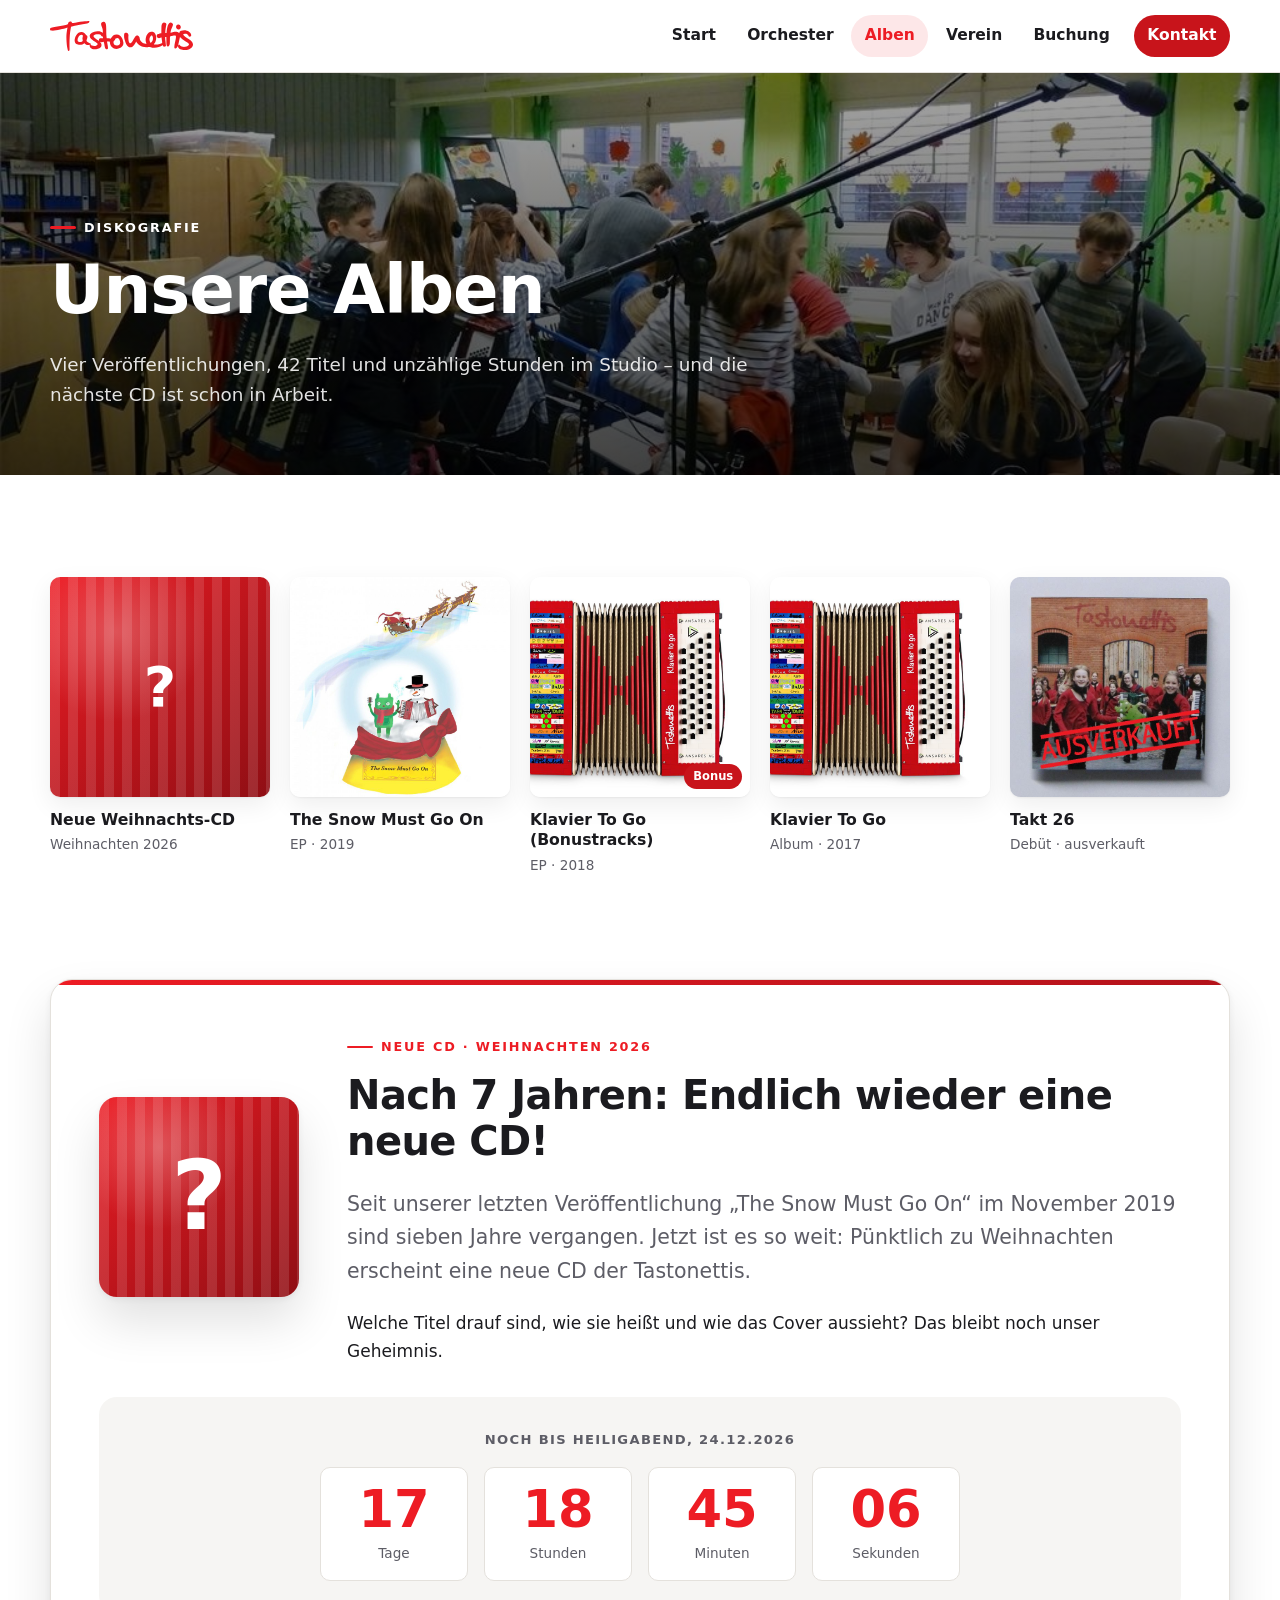
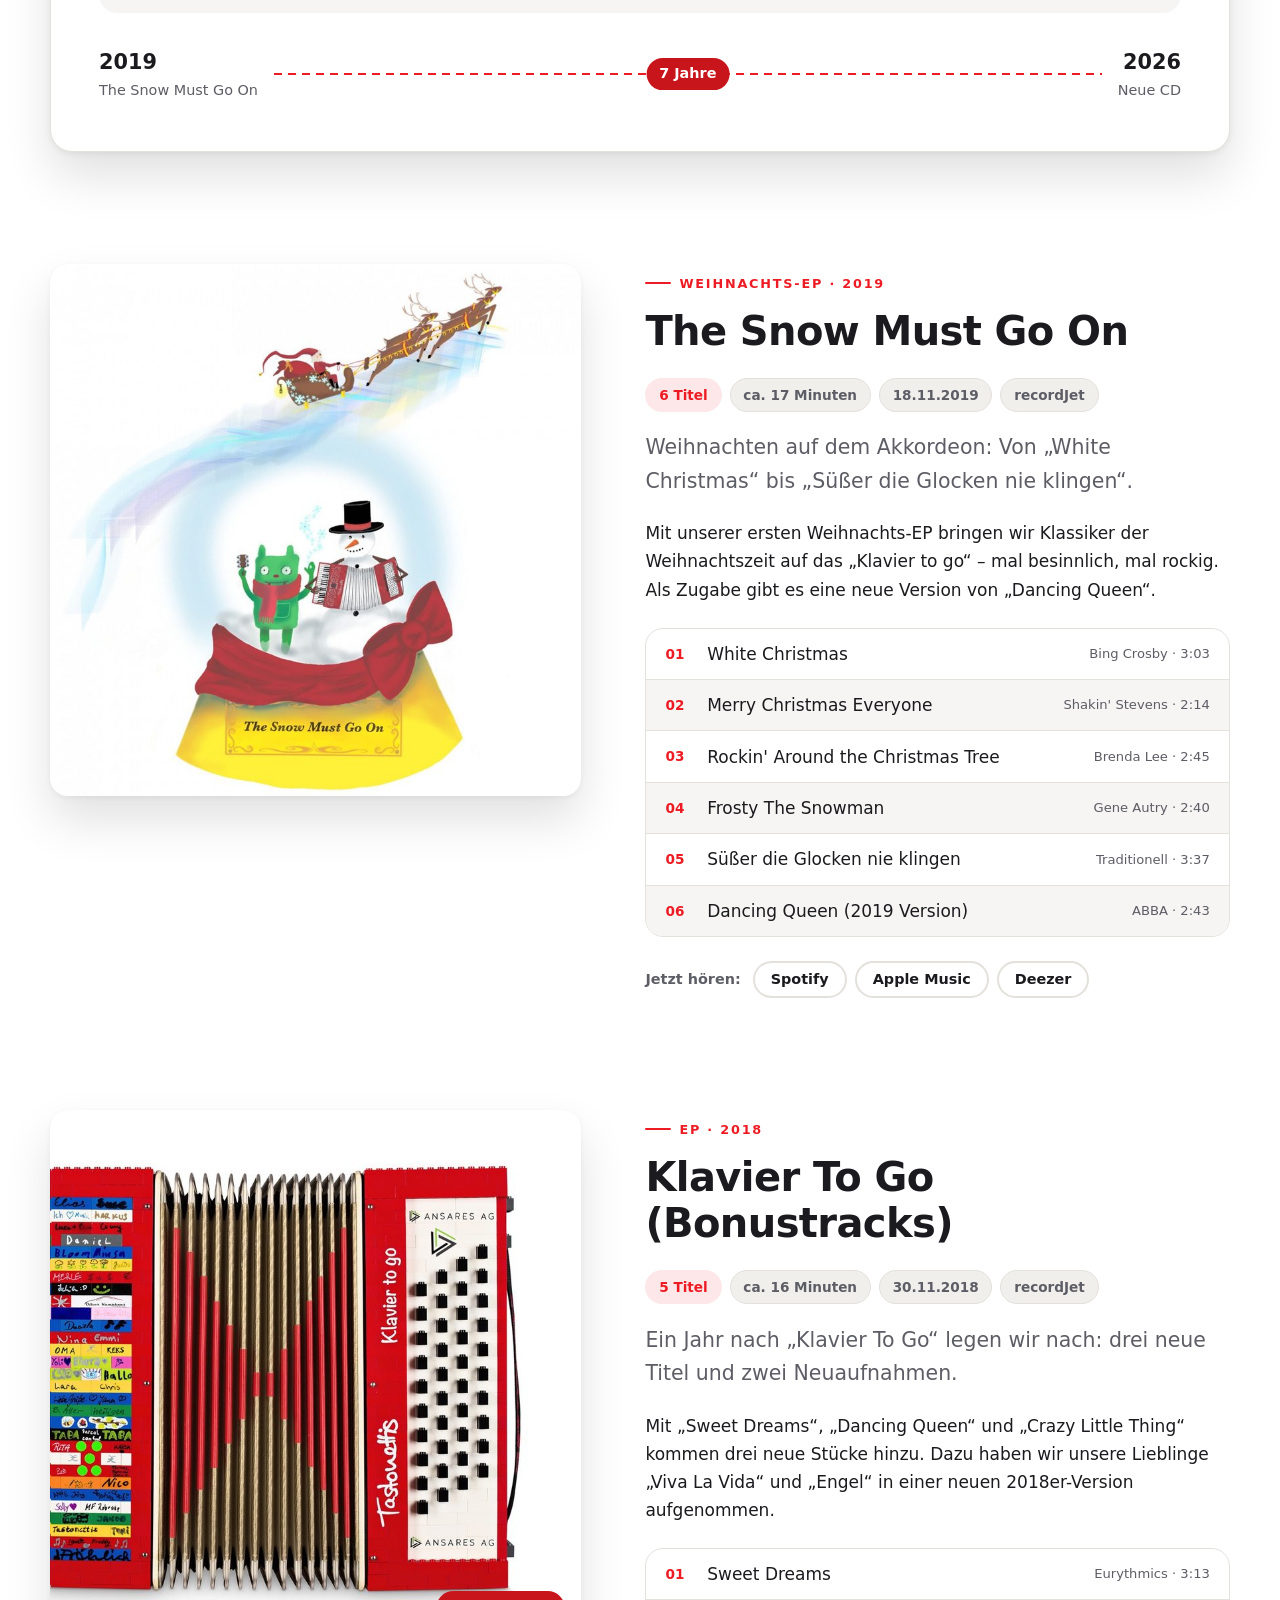
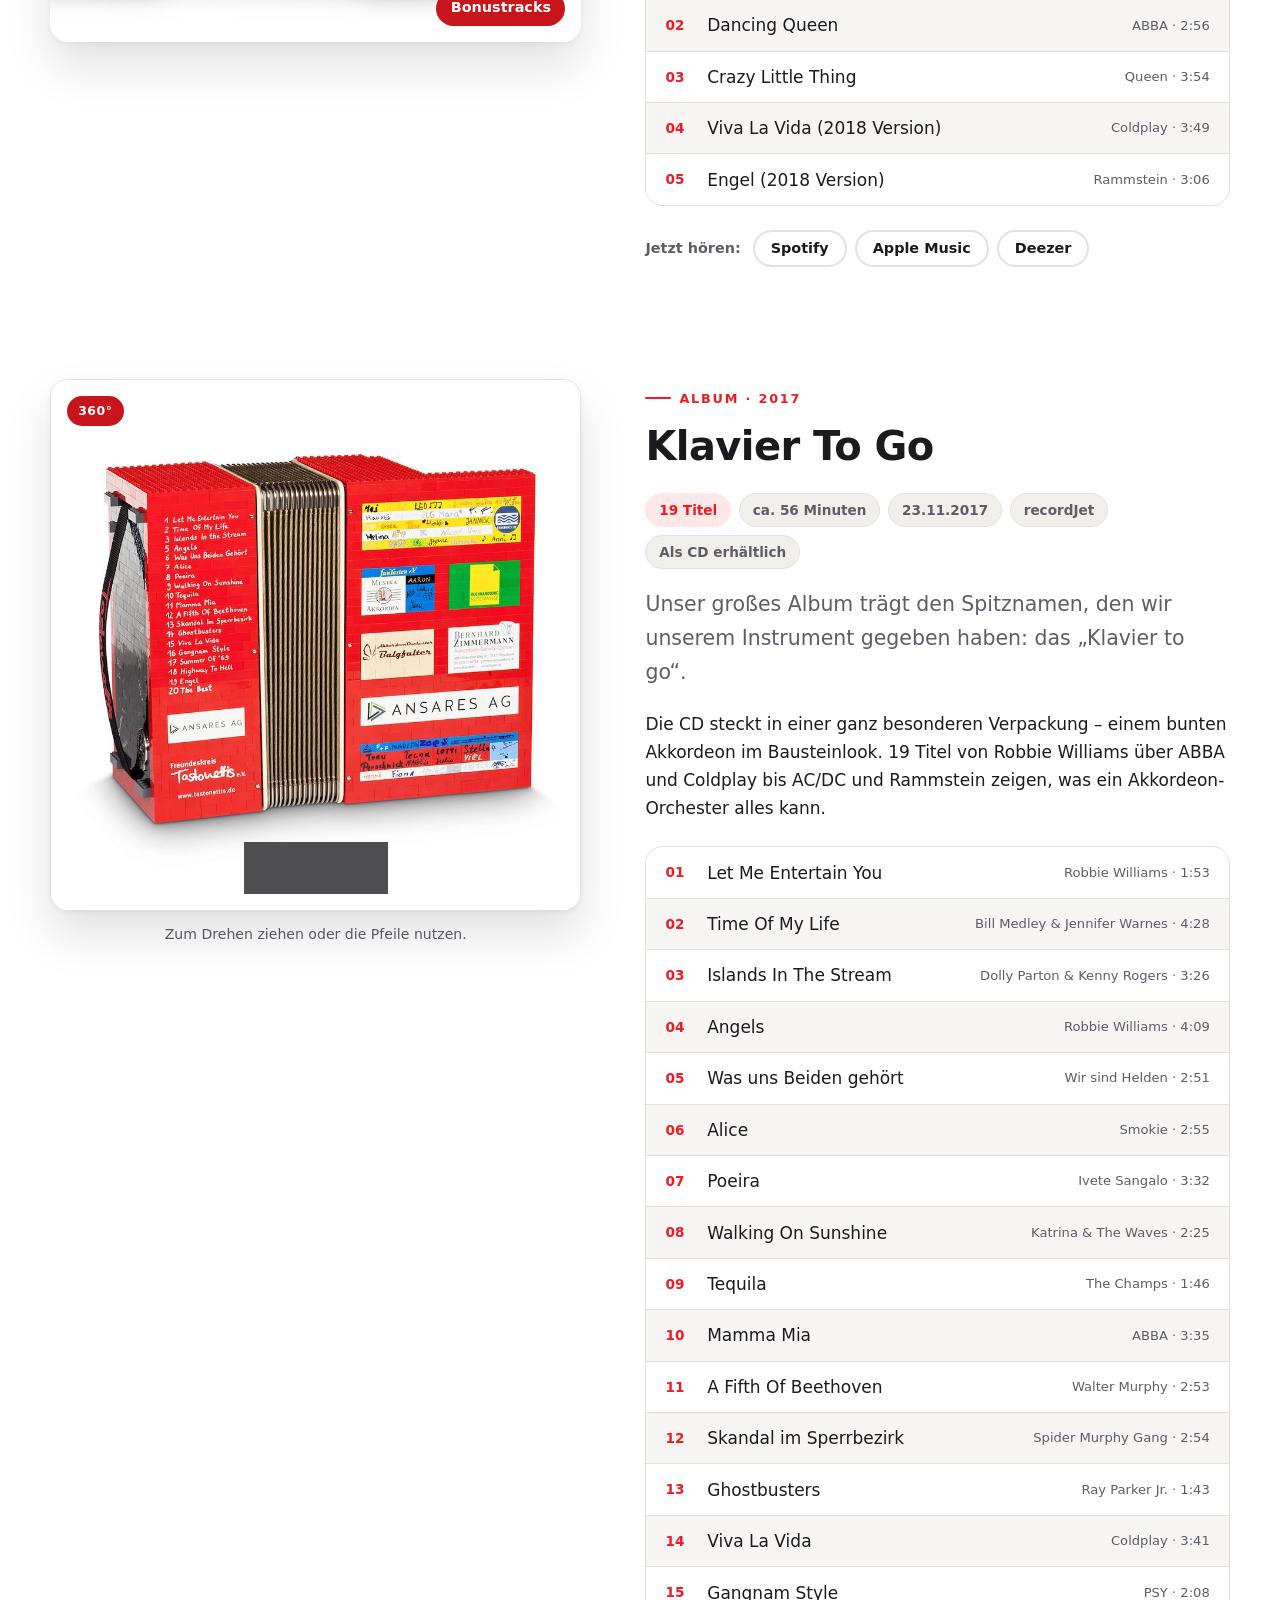
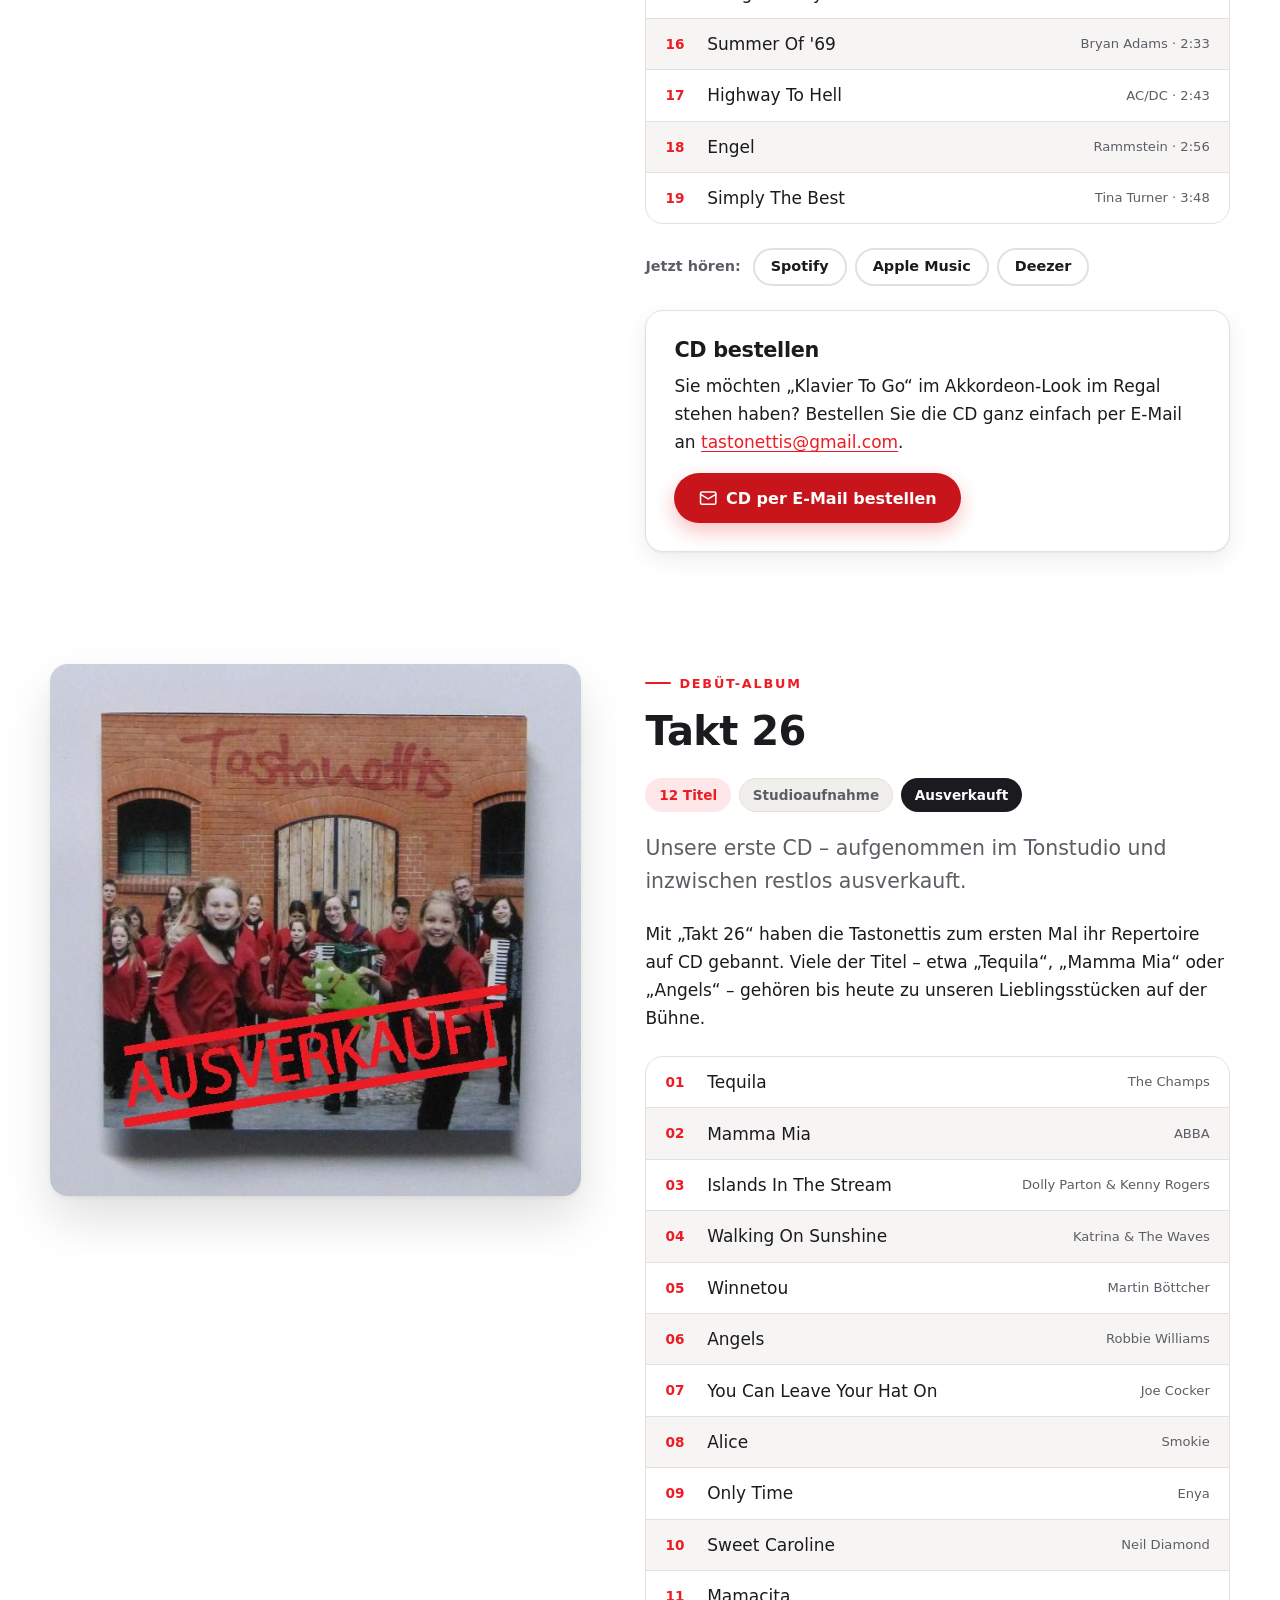
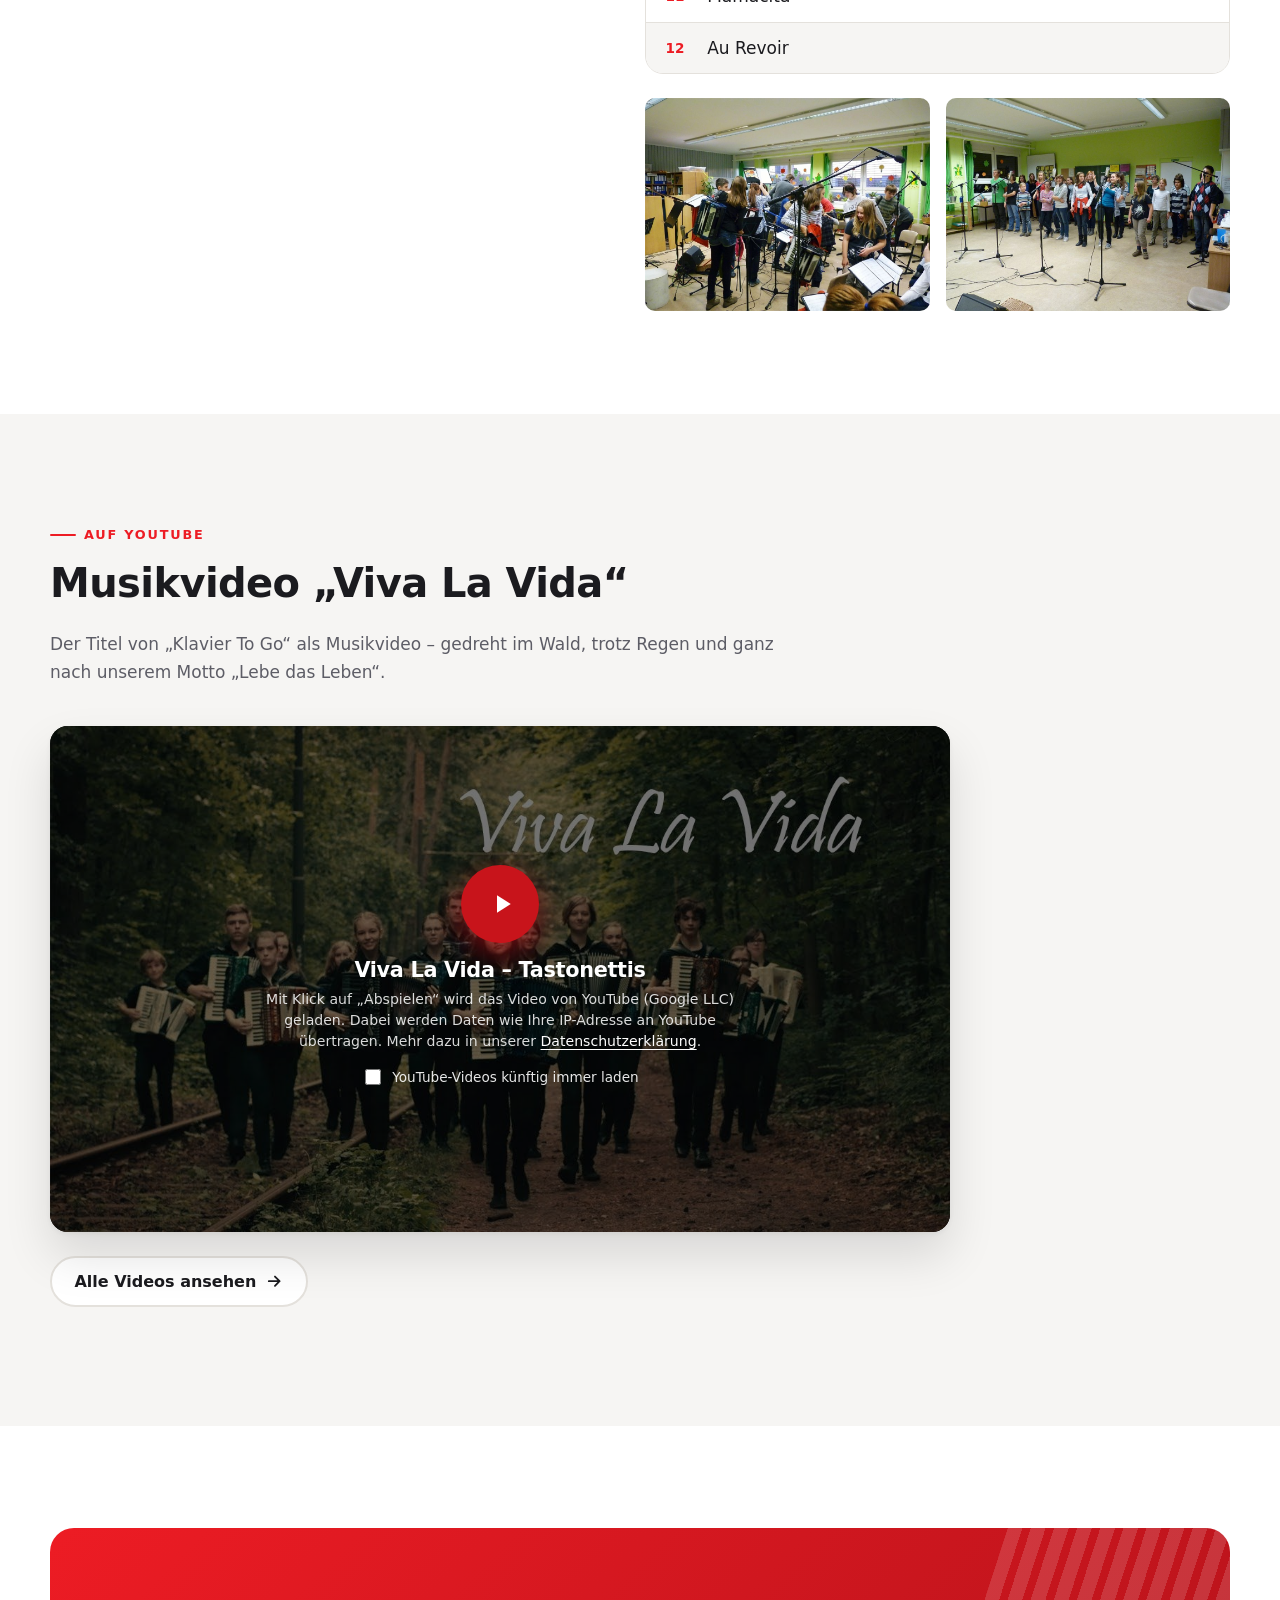
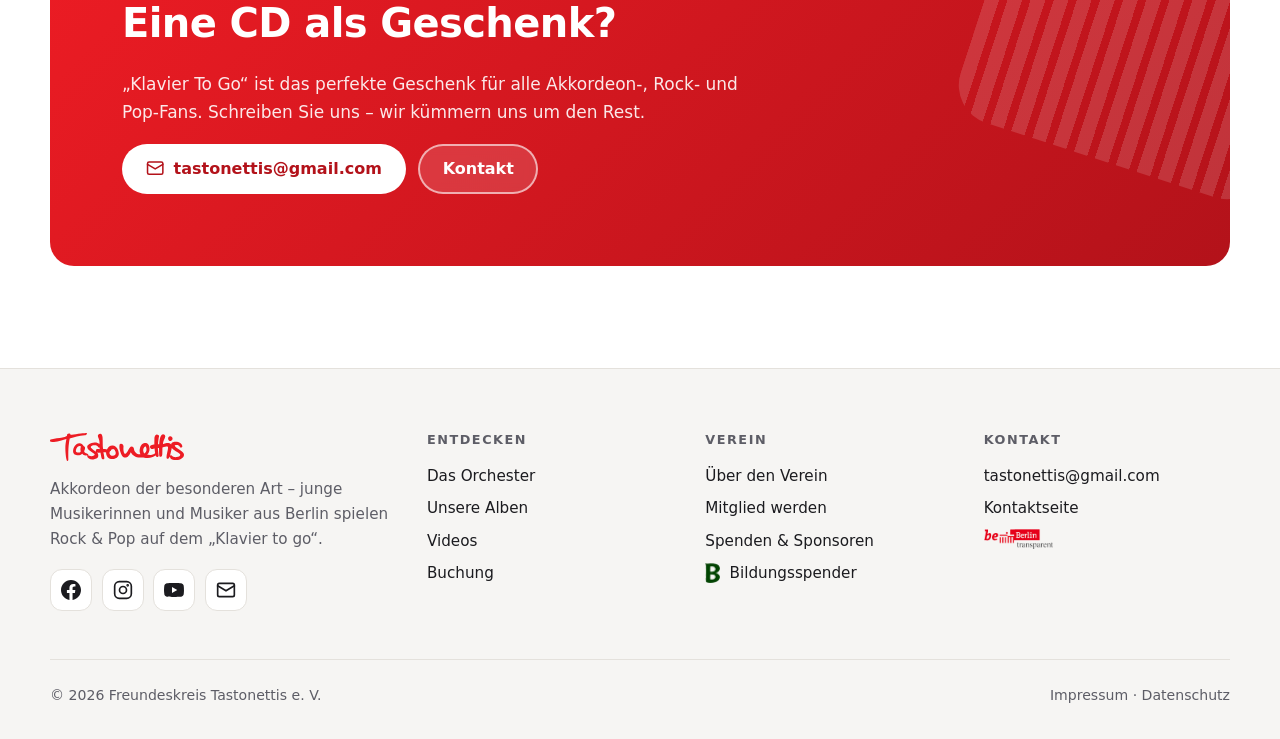
==== commit f2ae215b: "Instagram-Profil verlinken (Footer, Kontakt, Orchester-Termine) Co-Authored-By: Claude Opus 5.5 <nor" ====
--- a/alben.html
+++ b/alben.html
@@ -300,6 +300,7 @@
           <p>Akkordeon der besonderen Art – junge Musikerinnen und Musiker aus Berlin spielen Rock &amp; Pop auf dem „Klavier to go“.</p>
           <div class="socials">
             <a href="https://www.facebook.com/tastonettis/" target="_blank" rel="noopener" aria-label="Tastonettis auf Facebook"><svg viewBox="0 0 24 24" fill="currentColor" aria-hidden="true"><path d="M24 12.07C24 5.41 18.63 0 12 0S0 5.4 0 12.07C0 18.1 4.39 23.1 10.13 24v-8.44H7.08v-3.49h3.04V9.41c0-3.02 1.8-4.7 4.54-4.7 1.31 0 2.68.24 2.68.24v2.97h-1.5c-1.5 0-1.96.93-1.96 1.89v2.26h3.32l-.53 3.5h-2.8V24C19.62 23.1 24 18.1 24 12.07"/></svg></a>
+            <a href="https://www.instagram.com/tastonettis/" target="_blank" rel="noopener" aria-label="Tastonettis auf Instagram"><svg viewBox="0 0 24 24" fill="none" stroke="currentColor" stroke-width="2" stroke-linecap="round" stroke-linejoin="round" aria-hidden="true"><rect x="2" y="2" width="20" height="20" rx="5.5"/><circle cx="12" cy="12" r="4.2"/><circle cx="17.6" cy="6.4" r=".6" fill="currentColor"/></svg></a>
             <a href="https://www.youtube.com/@DieTastonettis" target="_blank" rel="noopener" aria-label="Tastonettis auf YouTube"><svg viewBox="0 0 24 24" fill="currentColor" aria-hidden="true"><path d="M23.5 6.2a3 3 0 0 0-2.1-2.1C19.5 3.6 12 3.6 12 3.6s-7.5 0-9.4.5A3 3 0 0 0 .5 6.2 31.4 31.4 0 0 0 0 12a31.4 31.4 0 0 0 .5 5.8 3 3 0 0 0 2.1 2.1c1.9.5 9.4.5 9.4.5s7.5 0 9.4-.5a3 3 0 0 0 2.1-2.1c.5-1.9.5-5.8.5-5.8s0-3.9-.5-5.8zM9.6 15.6V8.4l6.3 3.6-6.3 3.6z"/></svg></a>
             <a href="mailto:tastonettis@gmail.com" aria-label="E-Mail an die Tastonettis"><svg viewBox="0 0 24 24" fill="none" stroke="currentColor" stroke-width="2" stroke-linecap="round" stroke-linejoin="round" aria-hidden="true"><rect x="2" y="4" width="20" height="16" rx="2"/><path d="m22 7-10 6L2 7"/></svg></a>
           </div>
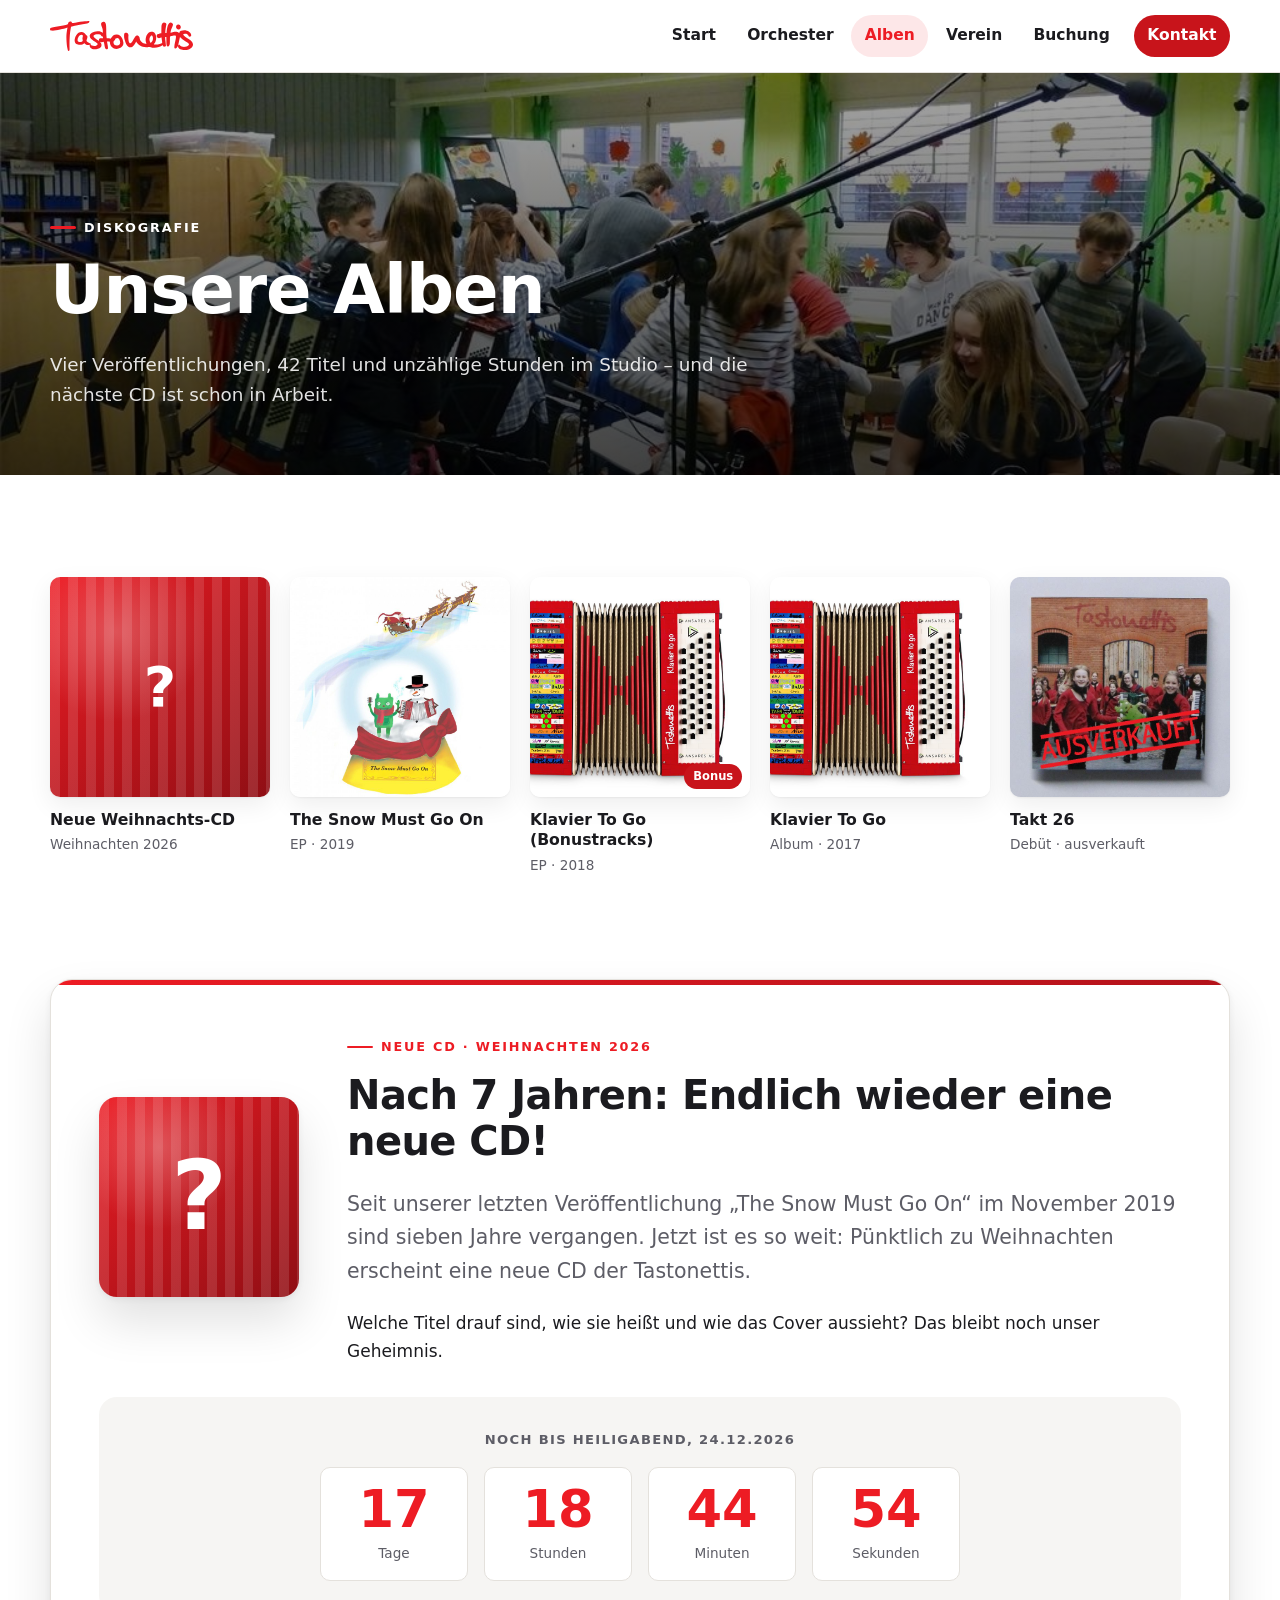
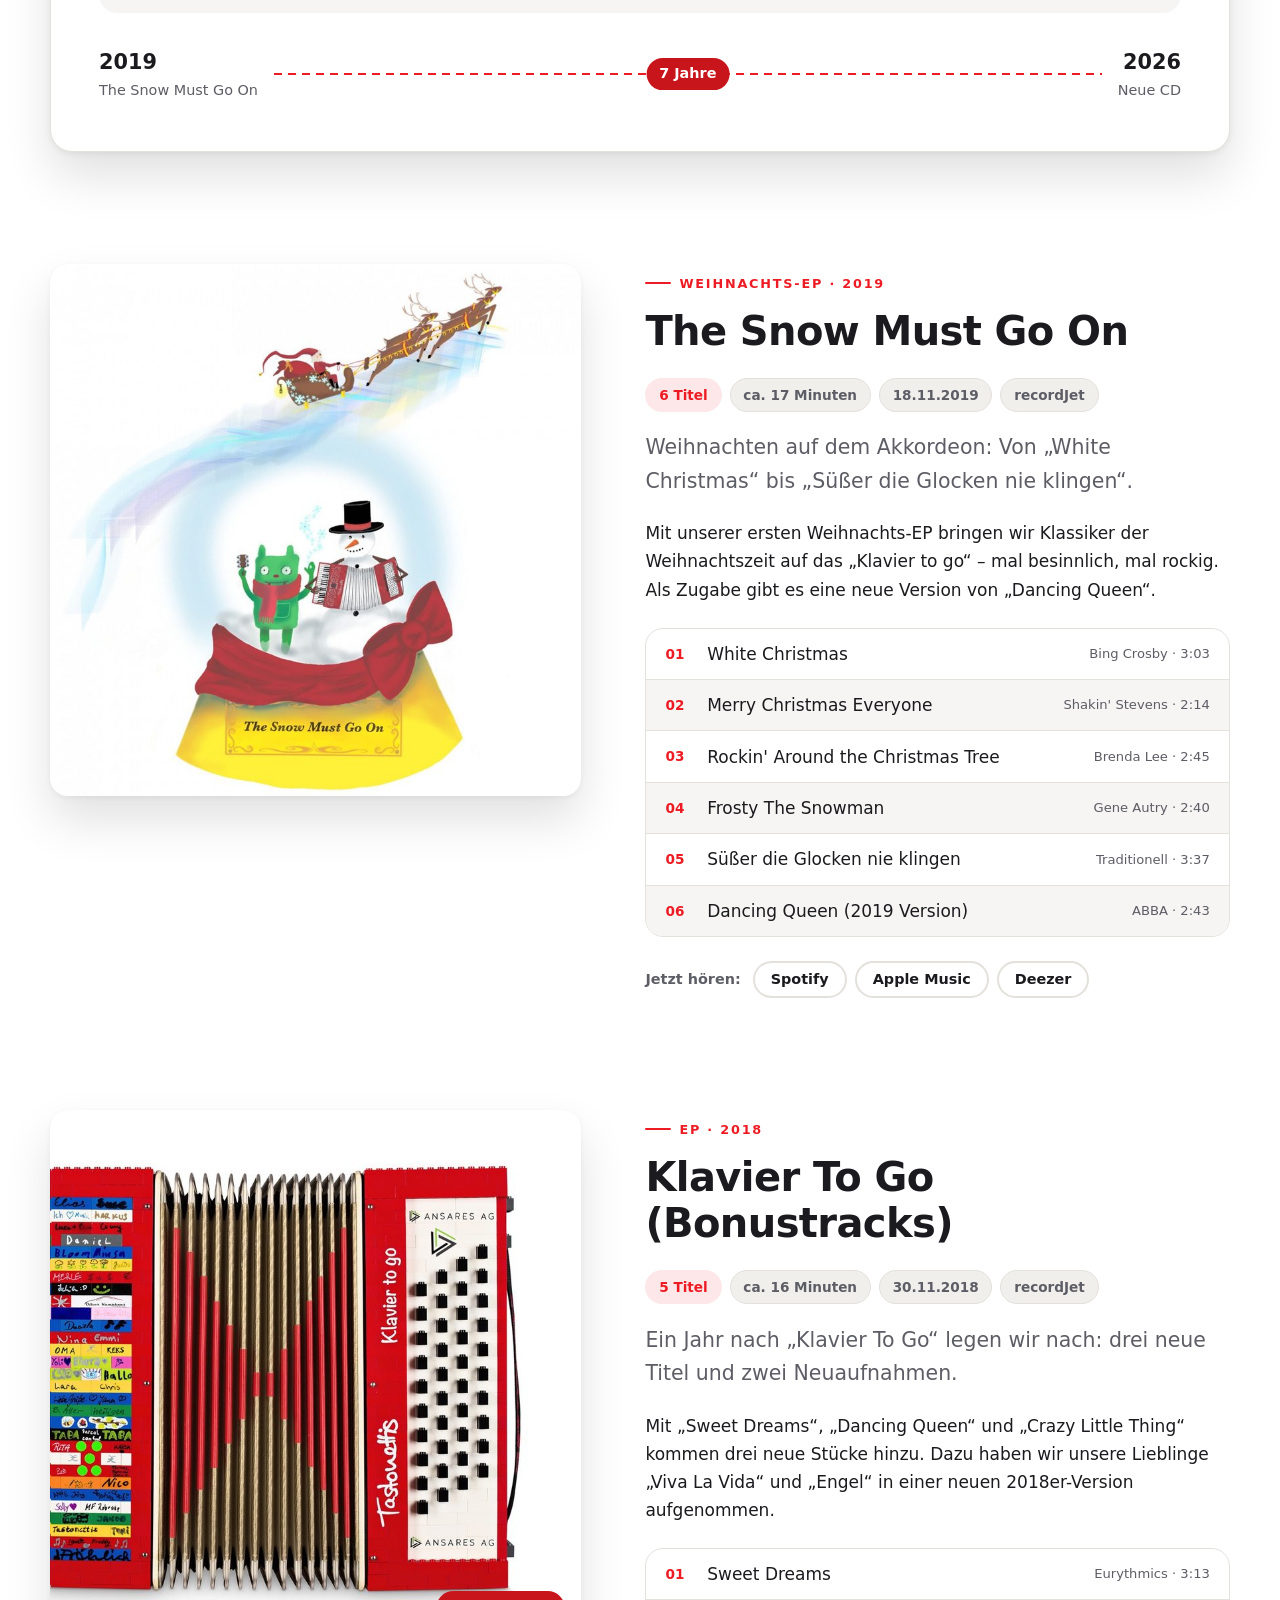
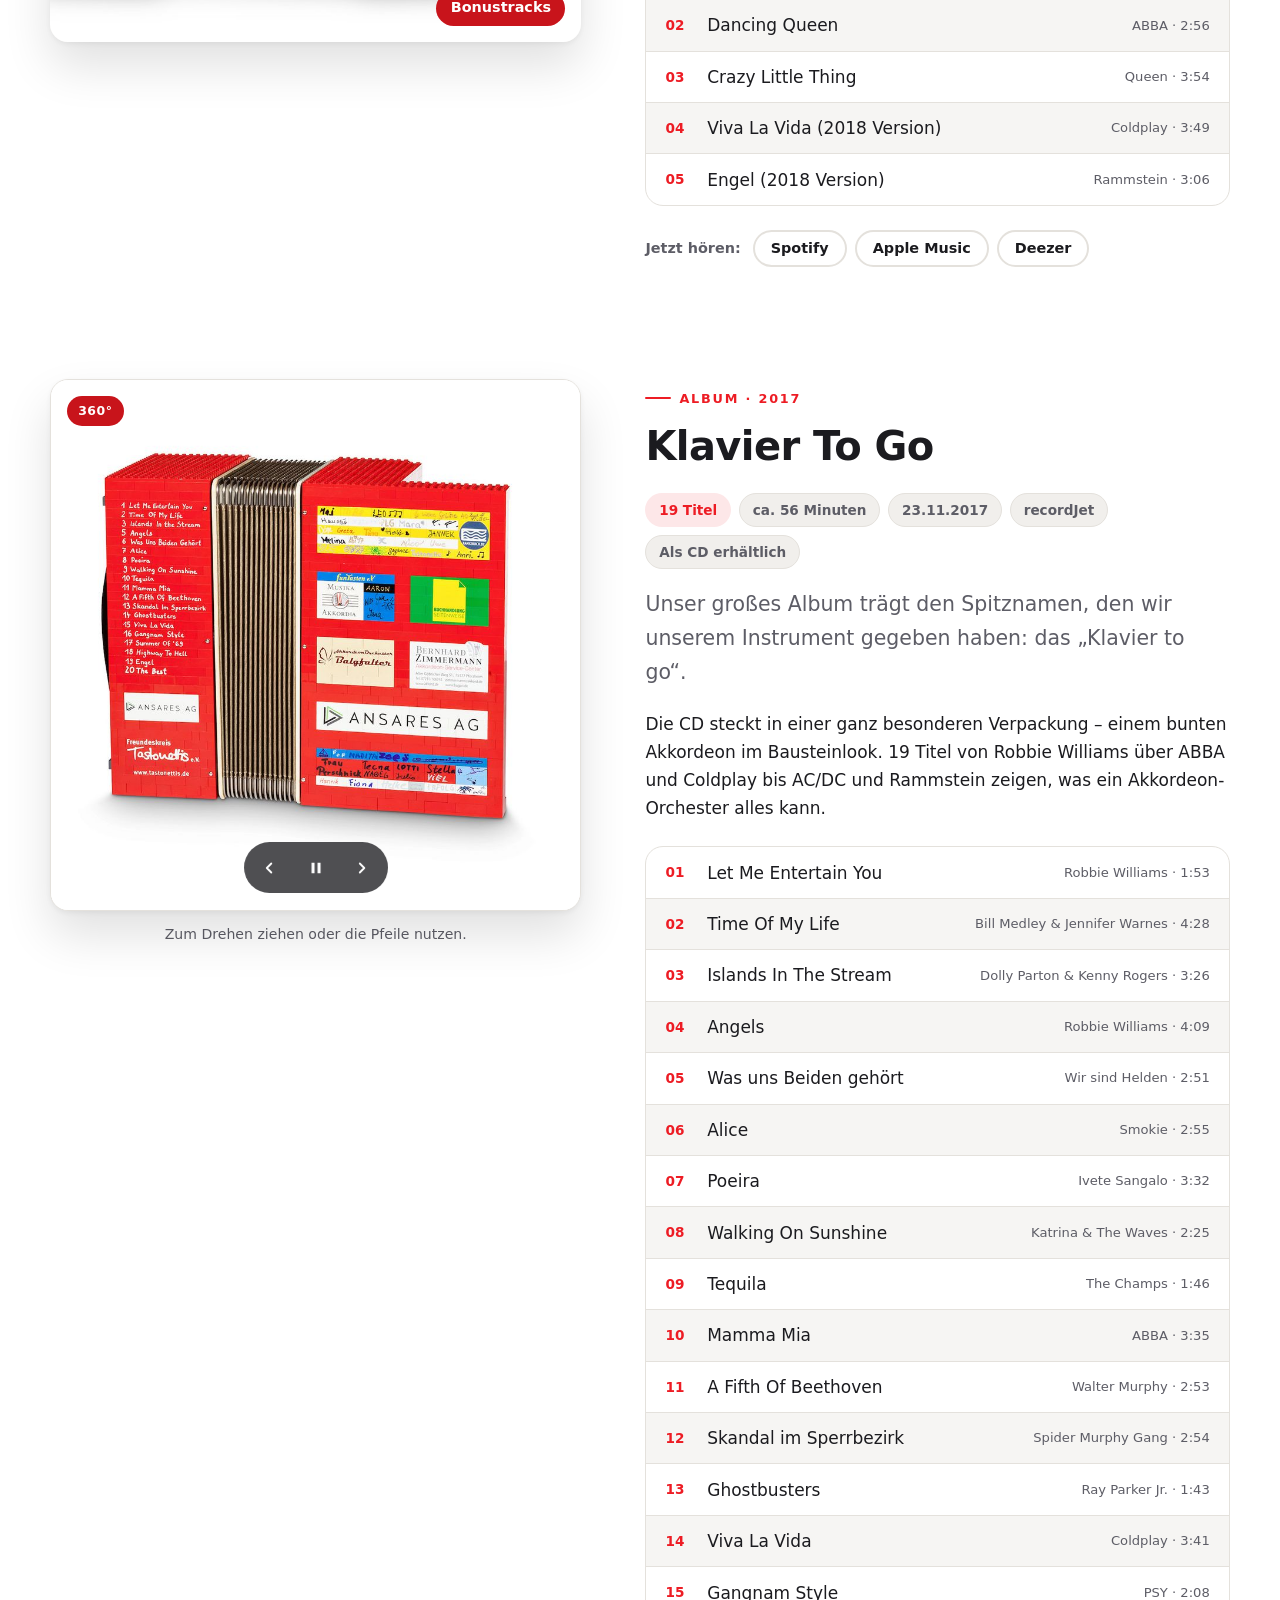
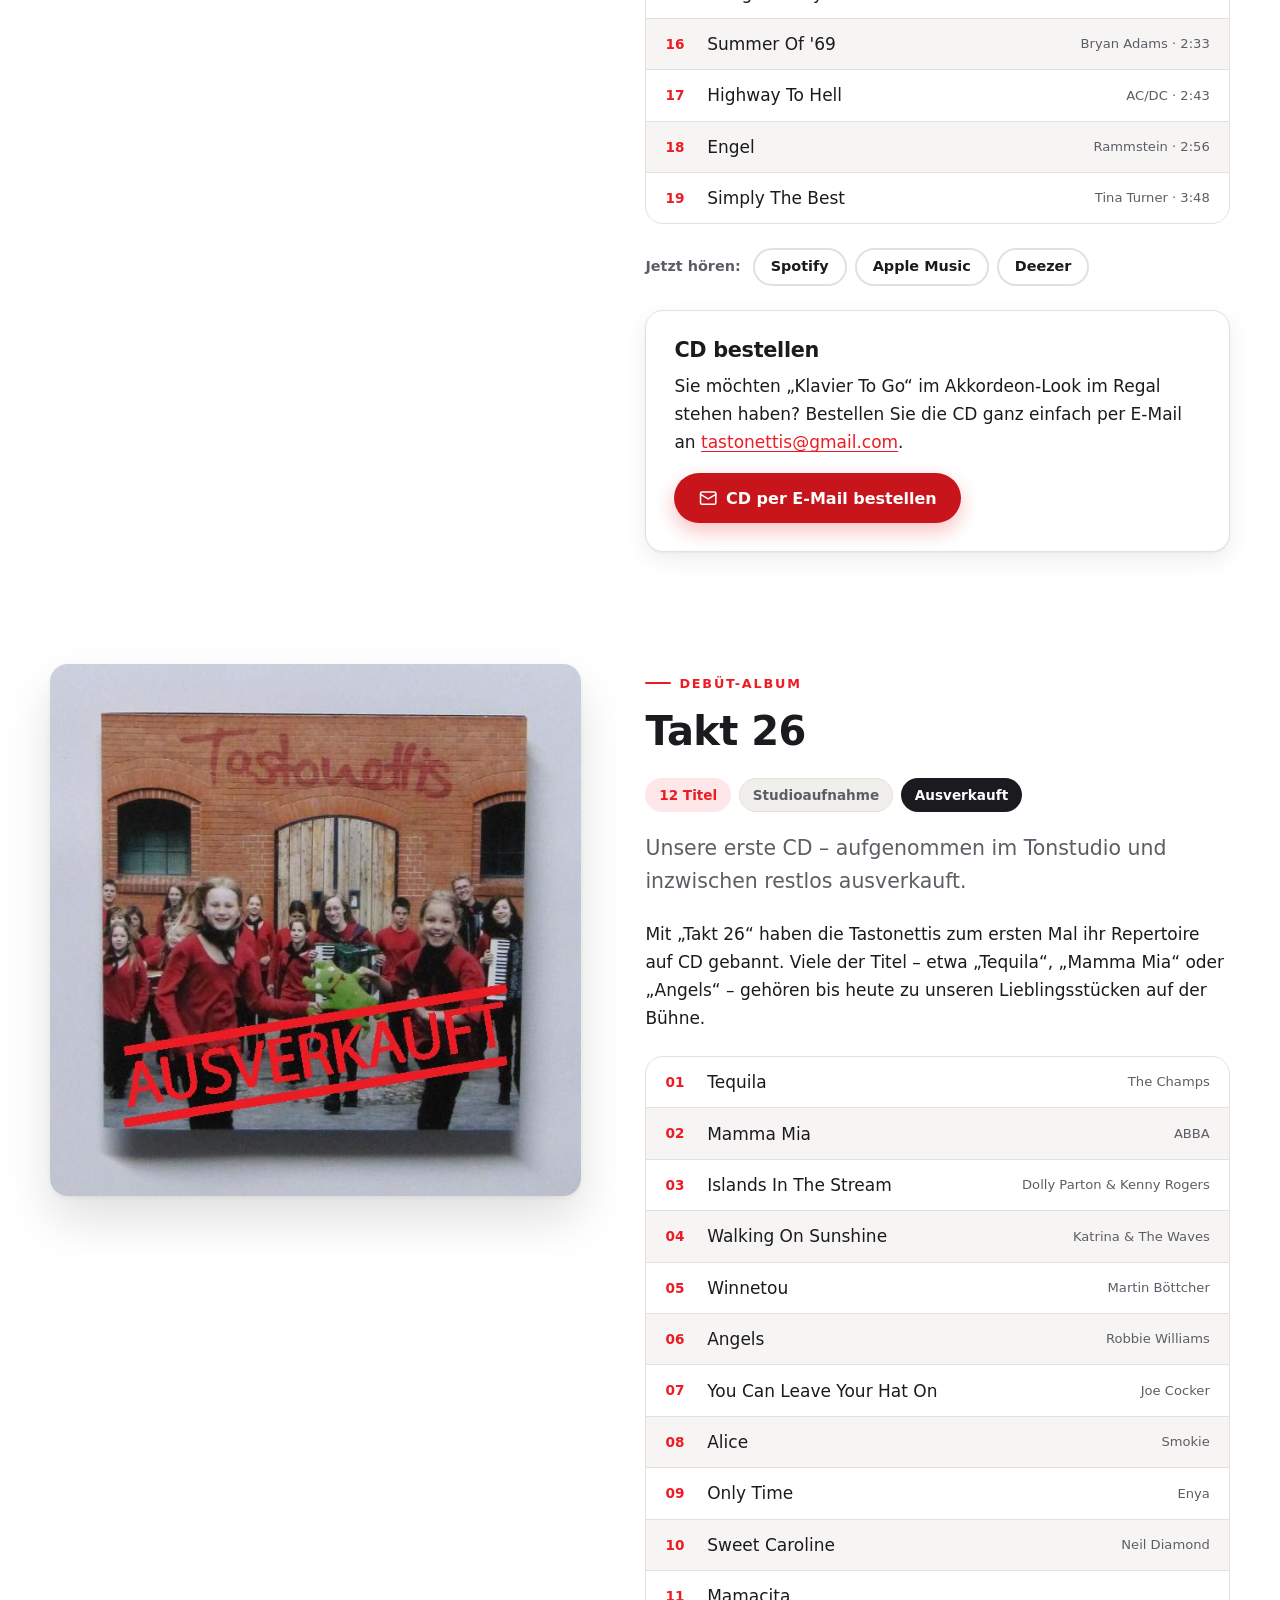
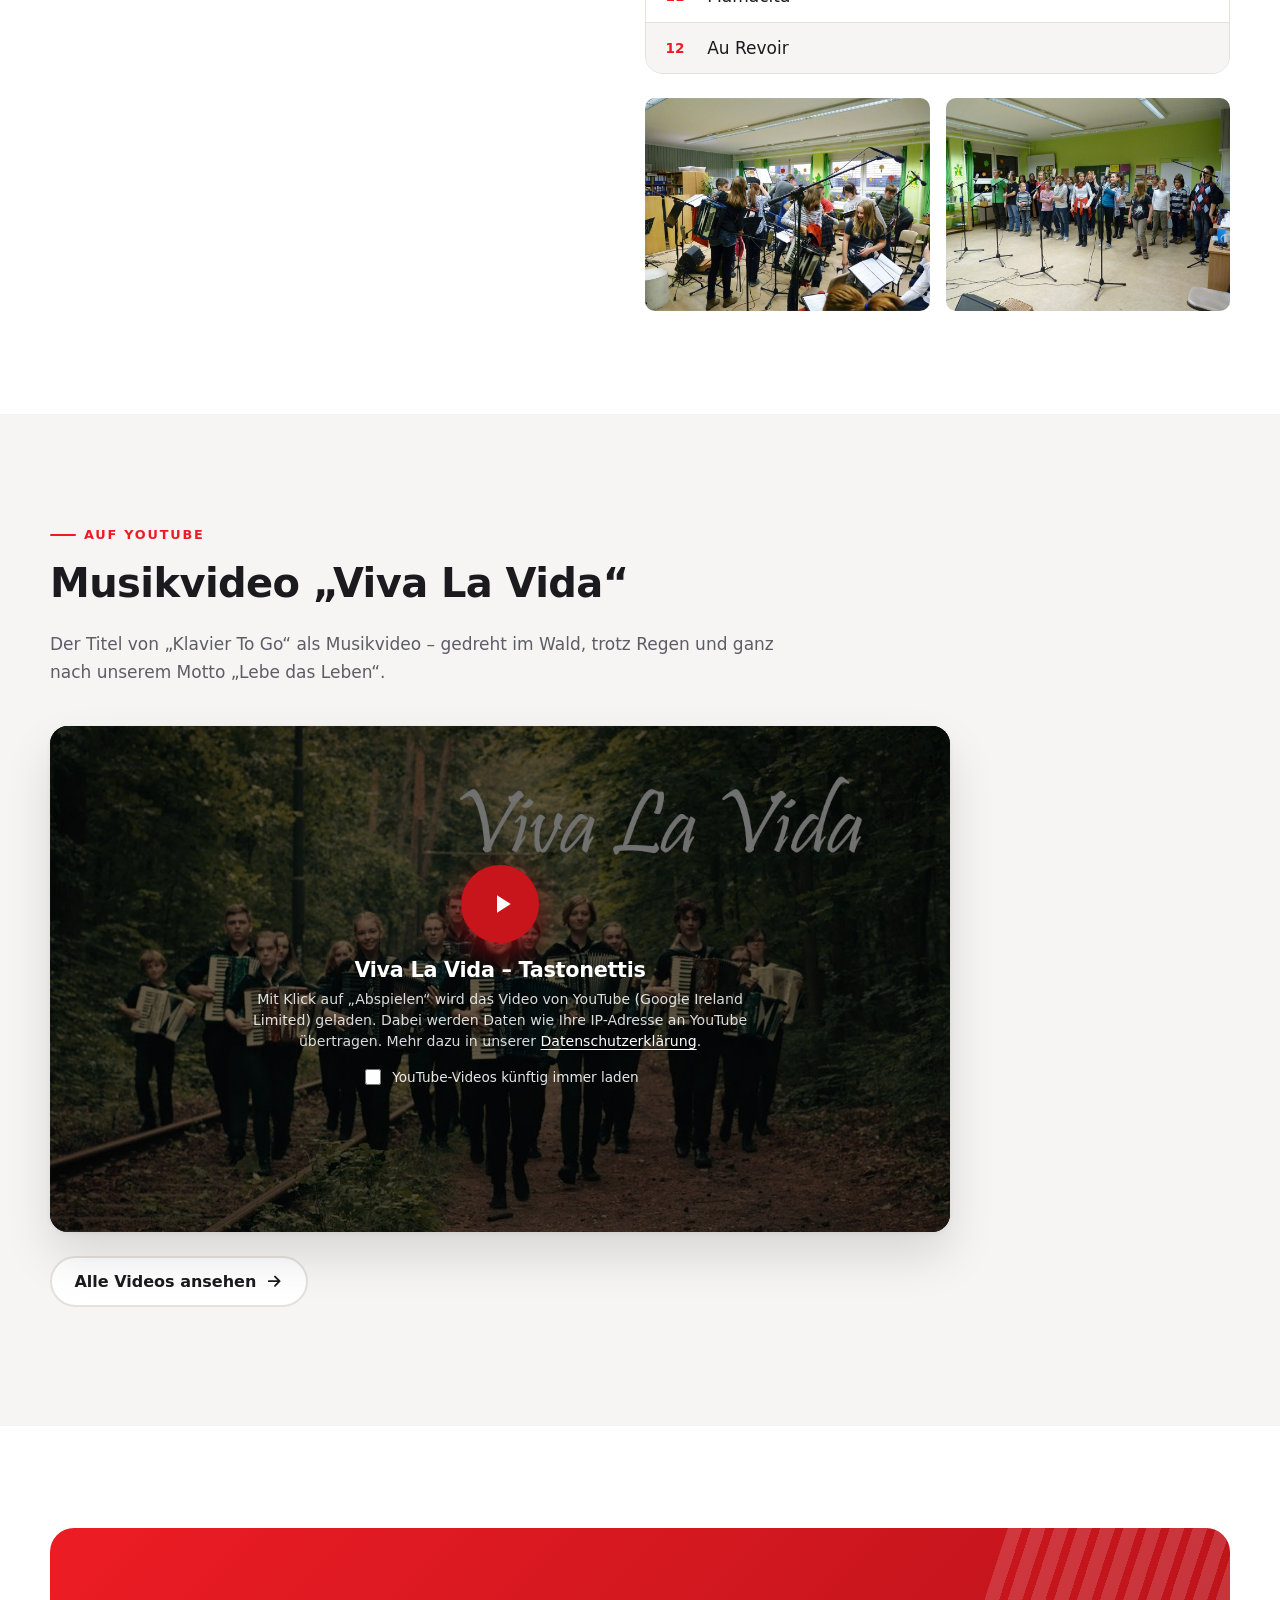
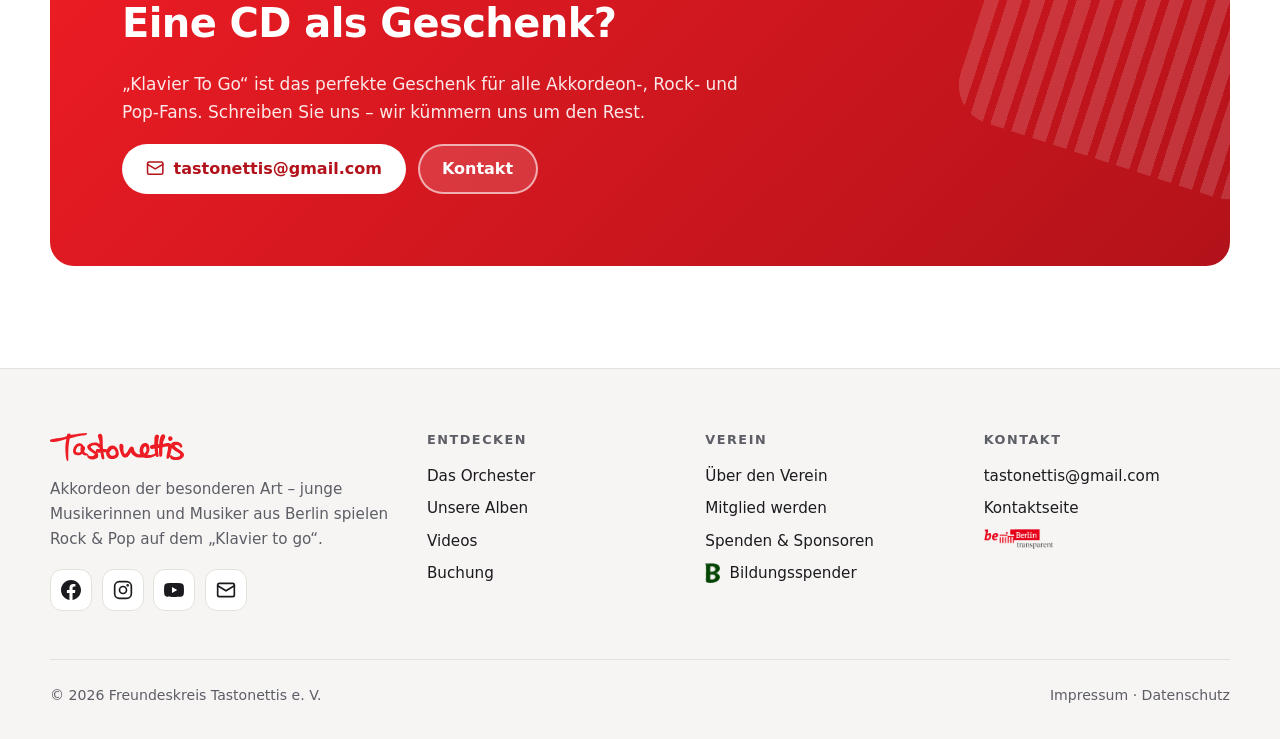
==== commit 7f8576d6: "Impressum und Datenschutzerklärung durch neue e-recht24-Texte ersetzen Texte wortgetreu aus den geli" ====
--- a/alben.html
+++ b/alben.html
@@ -17,7 +17,7 @@
   <meta property="og:image" content="https://tastonettis.de/assets/img/cover/norway.jpg">
   <link rel="icon" href="assets/img/favicon.ico" sizes="any">
   <link rel="apple-touch-icon" href="assets/img/apple-touch-icon.png">
-  <link rel="stylesheet" href="assets/css/style.css?v=f087e8c050">
+  <link rel="stylesheet" href="assets/css/style.css?v=b54132b40a">
   <script src="assets/js/main.js?v=cc8cda2e2d" defer></script>
 </head>
 <body>
@@ -267,7 +267,7 @@
     <div class="video-consent-inner">
       <button type="button" class="video-play" aria-label="Video „Viva La Vida – Tastonettis“ abspielen – lädt Inhalte von YouTube"><svg viewBox="0 0 24 24" fill="currentColor" aria-hidden="true"><path d="M8 5v14l11-7z"/></svg></button>
       <h3>Viva La Vida – Tastonettis</h3>
-      <p>Mit Klick auf „Abspielen“ wird das Video von YouTube (Google LLC) geladen. Dabei werden Daten wie Ihre IP-Adresse an YouTube übertragen. Mehr dazu in unserer <a href="datenschutz.html#dsg-thirdparty-youtube">Datenschutzerklärung</a>.</p>
+      <p>Mit Klick auf „Abspielen“ wird das Video von YouTube (Google Ireland Limited) geladen. Dabei werden Daten wie Ihre IP-Adresse an YouTube übertragen. Mehr dazu in unserer <a href="datenschutz.html#youtube-mit-erweitertem-datenschutz">Datenschutzerklärung</a>.</p>
       <label><input type="checkbox"> YouTube-Videos künftig immer laden</label>
     </div>
   </div>
--- a/assets/css/style.css
+++ b/assets/css/style.css
@@ -429,10 +429,19 @@
 
 /* ---------- Rechtstexte ---------- */
 .legal { max-width: 860px; }
-.legal h2 { font-size: 1.6rem; margin-top: 2.2rem; }
-.legal h3 { font-size: 1.15rem; margin-top: 2rem; scroll-margin-top: 90px; }
-.legal p { overflow-wrap: anywhere; }
-.legal-box { margin-bottom: 2.5rem; }
+.legal > :first-child { margin-top: 0; }
+.legal h2 {
+  font-size: clamp(1.4rem, 2.6vw, 1.75rem); margin: 3.2rem 0 1.2rem; padding-top: 1.6rem;
+  border-top: 1px solid var(--border); scroll-margin-top: 90px;
+}
+.legal > h2:first-child { border-top: 0; padding-top: 0; }
+.legal h3 { font-size: 1.2rem; margin: 2.2rem 0 .7rem; scroll-margin-top: 90px; }
+.legal h4 { font-size: 1.02rem; margin: 1.6rem 0 .5rem; color: var(--brand); scroll-margin-top: 90px; }
+.legal p, .legal li { overflow-wrap: anywhere; hyphens: auto; -webkit-hyphens: auto; }
+.legal ul { margin: 0 0 1em; padding-left: 1.3em; }
+.legal li { margin-bottom: .6rem; }
+.legal li::marker { color: var(--brand); }
+.legal p:has(br) { background: var(--bg-alt); border-left: 3px solid var(--brand); padding: .9rem 1.2rem; border-radius: 0 var(--radius-sm) var(--radius-sm) 0; }
 
 /* ---------- Footer ---------- */
 .site-footer { background: var(--bg-alt); border-top: 1px solid var(--border); padding: 4rem 0 2rem; font-size: .95rem; }
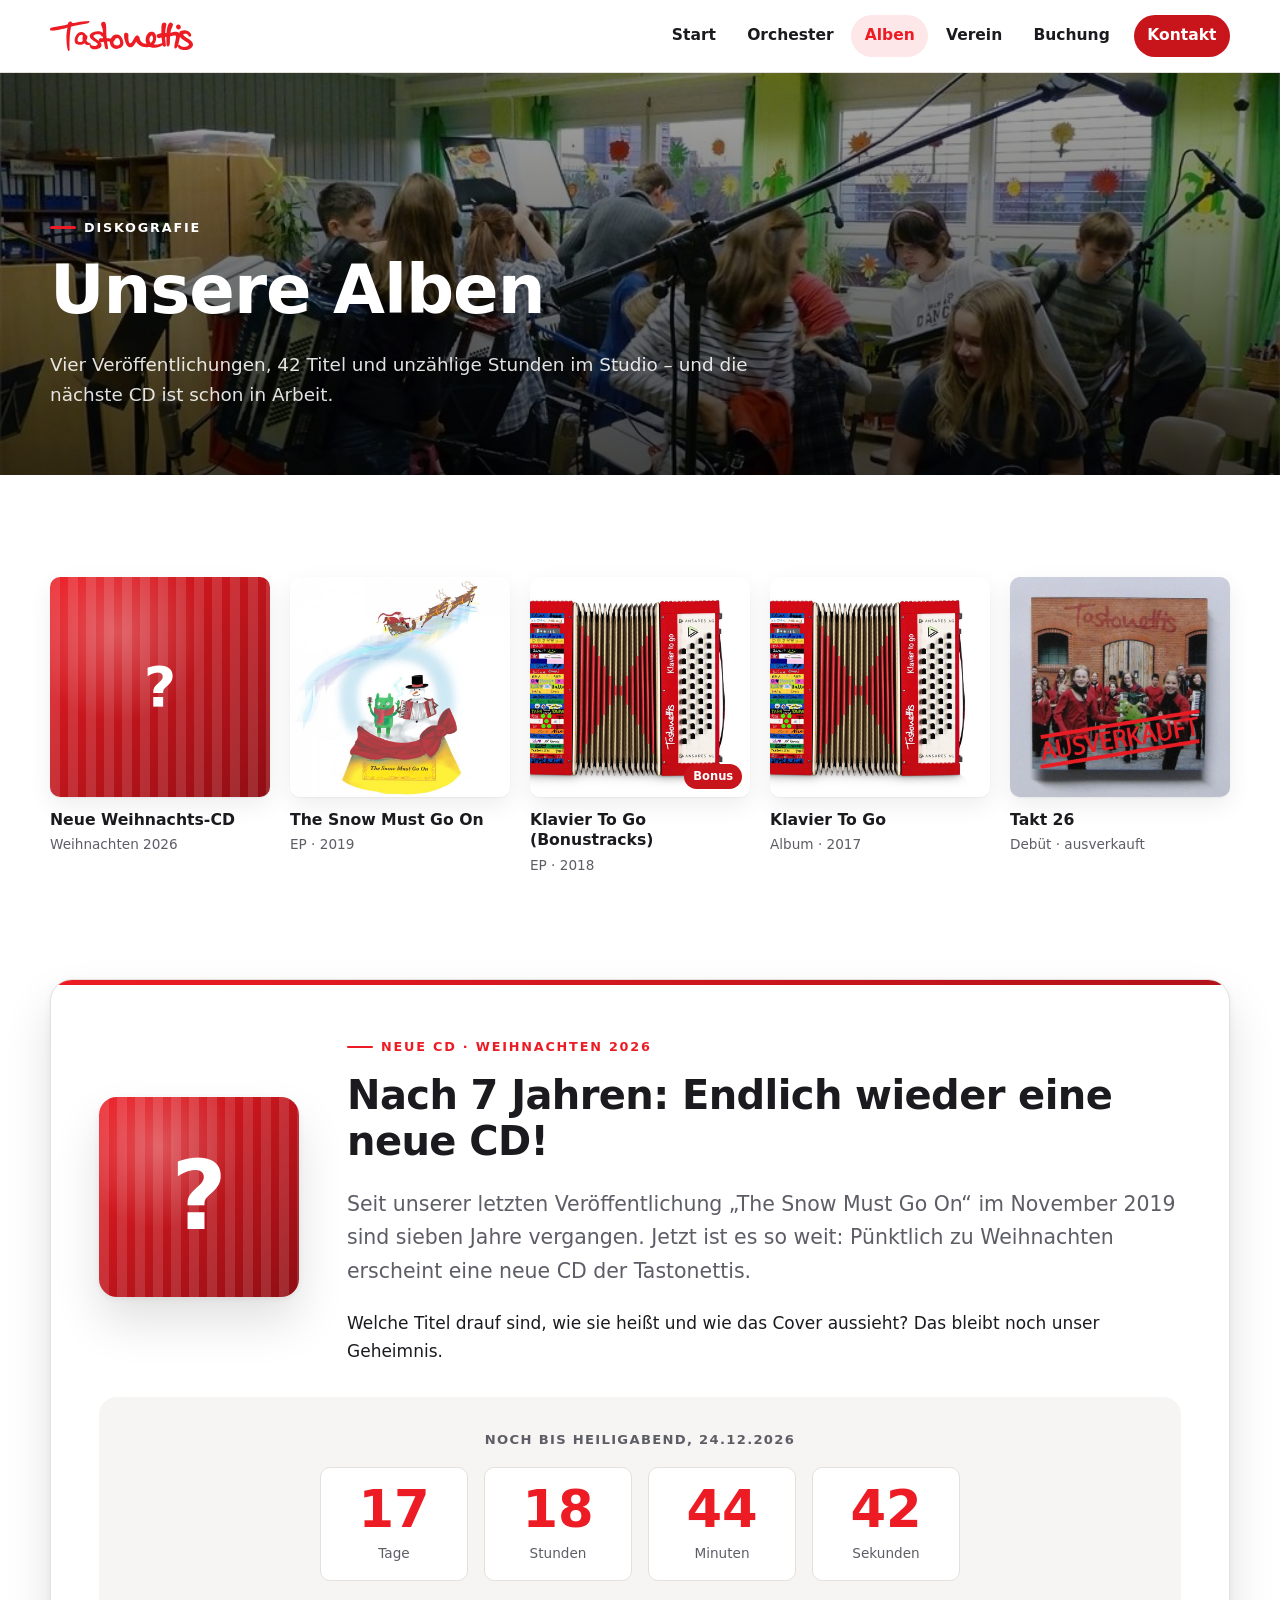
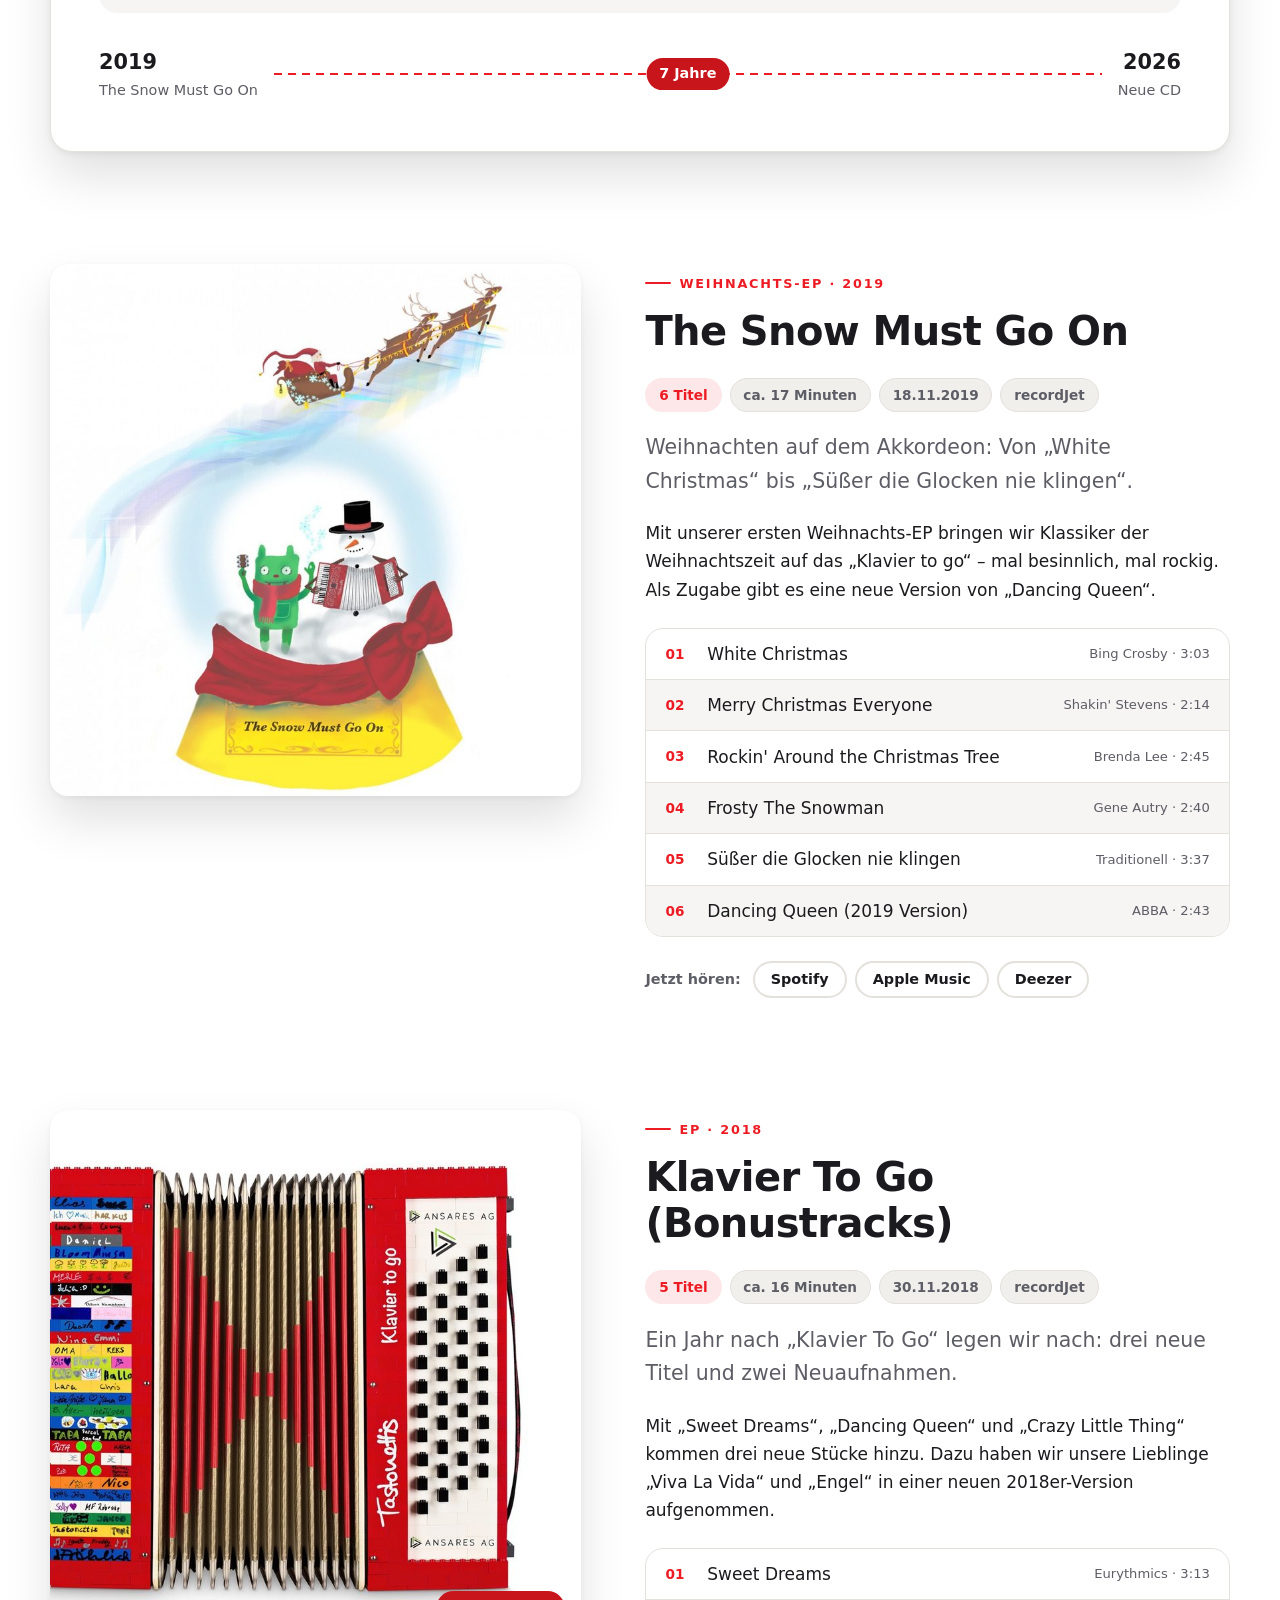
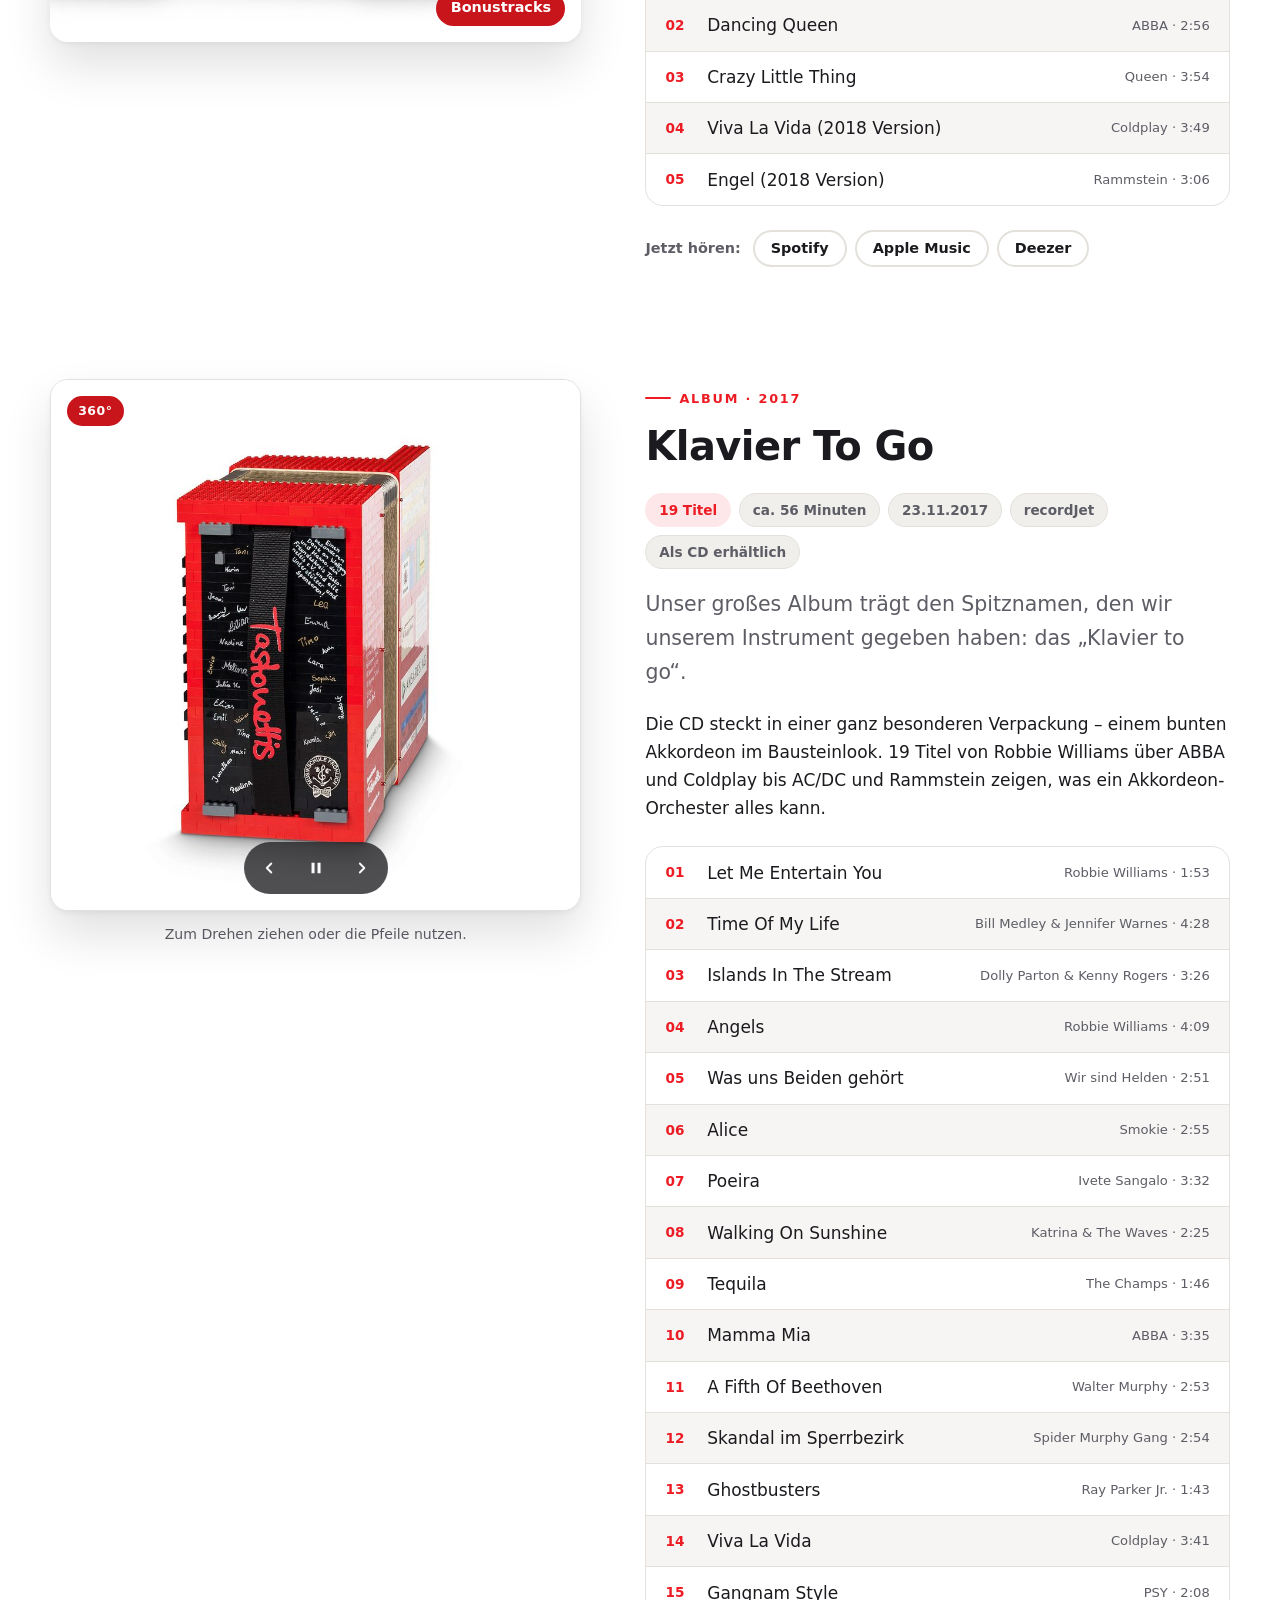
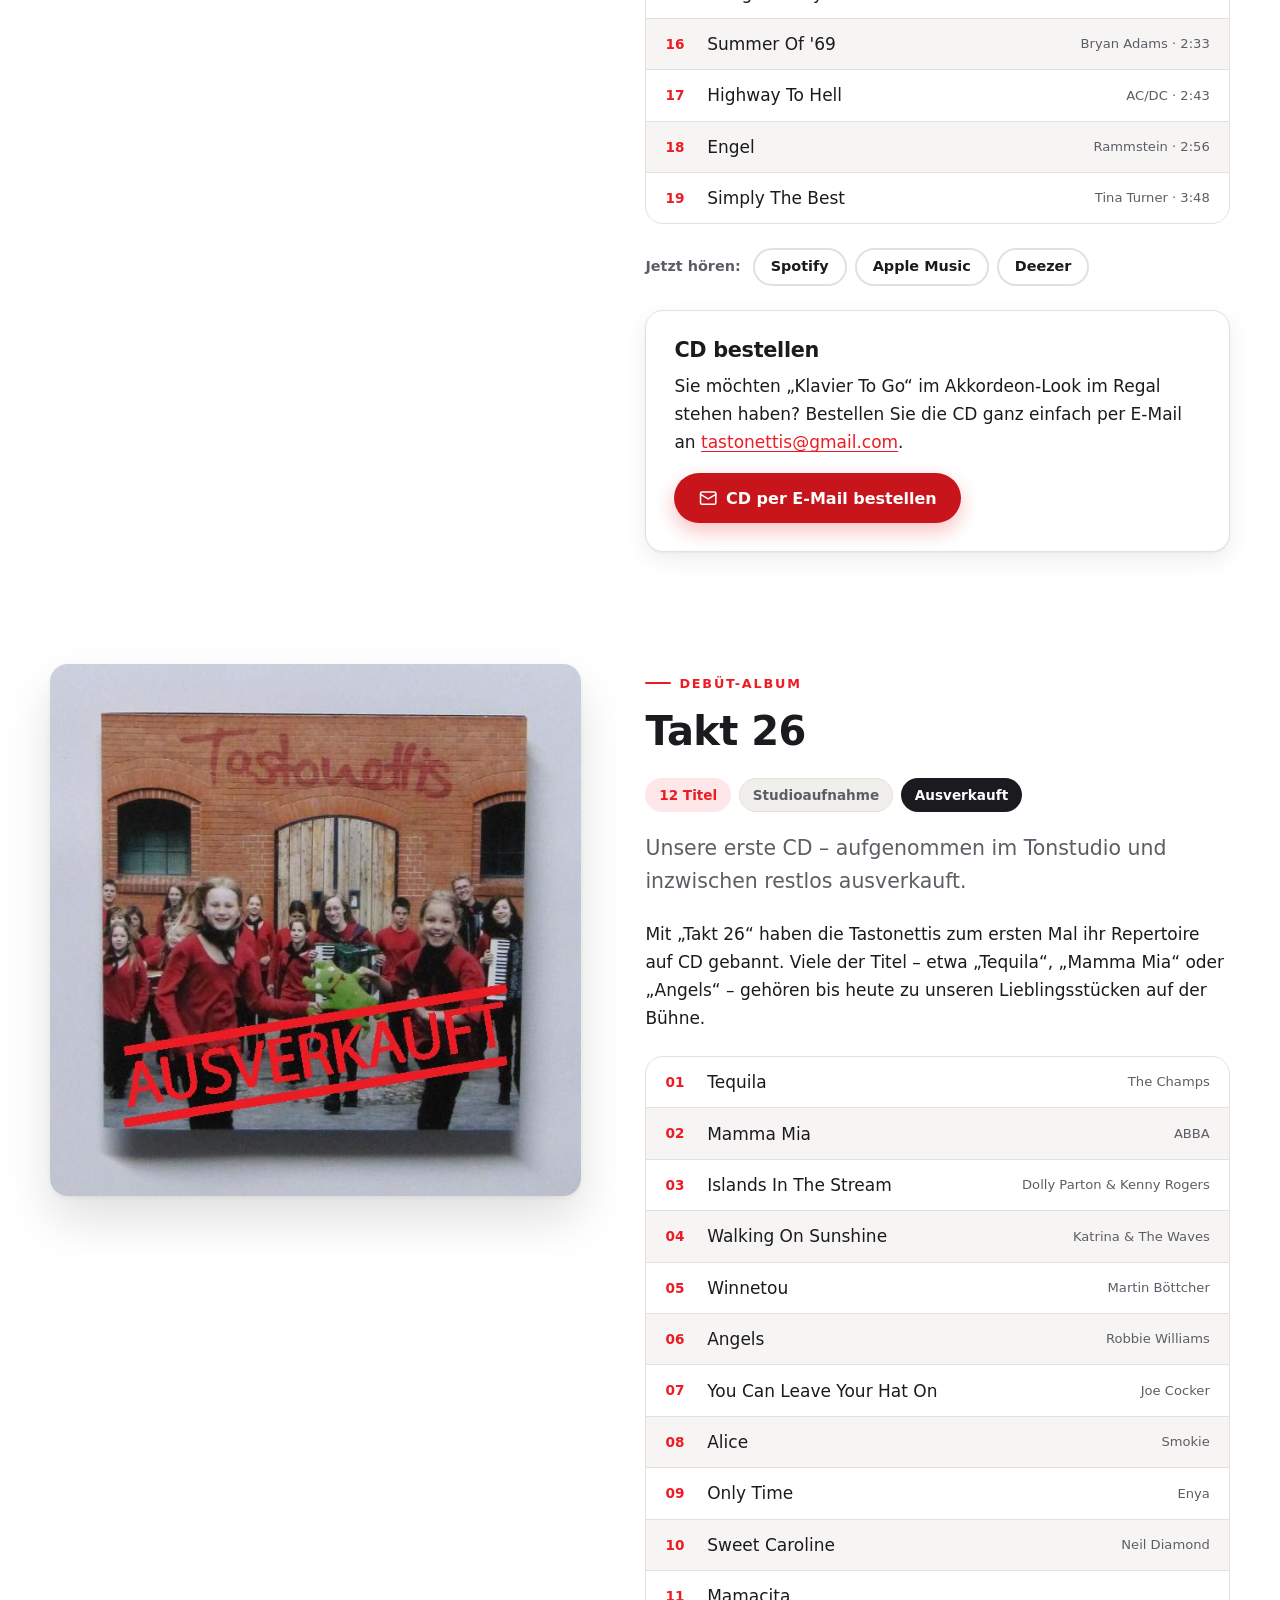
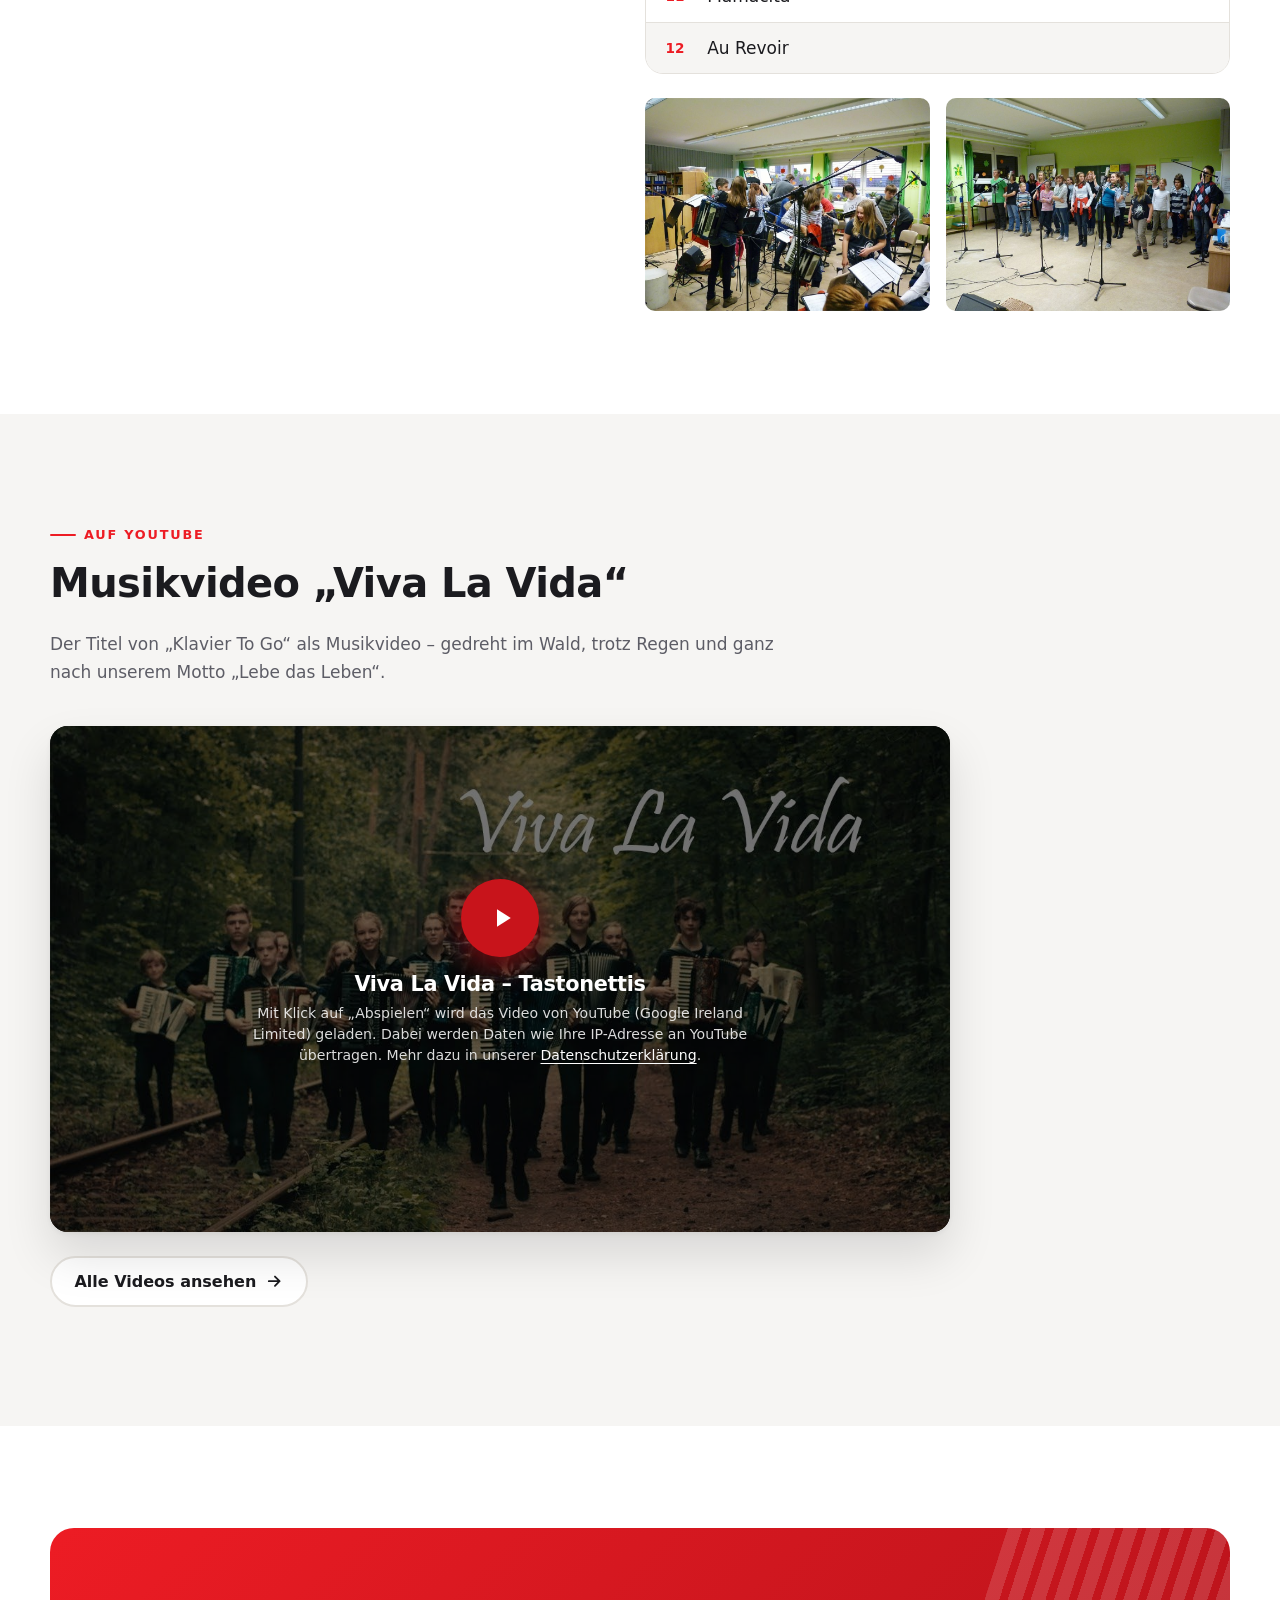
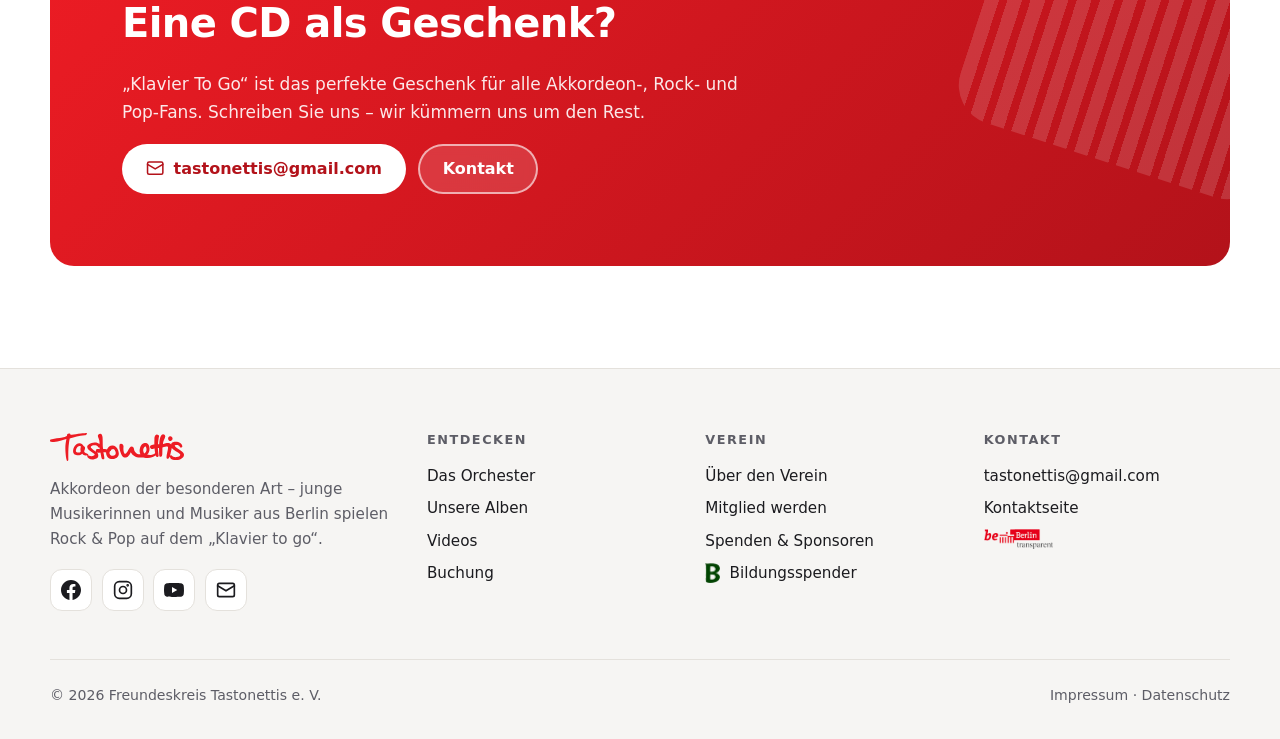
==== commit 95c16232: "Doppelname, einheitliche E-Mail-Adresse, YouTube-Zustimmung nicht mehr speichern - Manuel Kunschmann" ====
--- a/alben.html
+++ b/alben.html
@@ -17,8 +17,8 @@
   <meta property="og:image" content="https://tastonettis.de/assets/img/cover/norway.jpg">
   <link rel="icon" href="assets/img/favicon.ico" sizes="any">
   <link rel="apple-touch-icon" href="assets/img/apple-touch-icon.png">
-  <link rel="stylesheet" href="assets/css/style.css?v=b54132b40a">
-  <script src="assets/js/main.js?v=cc8cda2e2d" defer></script>
+  <link rel="stylesheet" href="assets/css/style.css?v=28ddd1bb68">
+  <script src="assets/js/main.js?v=f132d3e5ae" defer></script>
 </head>
 <body>
   <a class="skip-link" href="#inhalt">Zum Inhalt springen</a>
@@ -268,7 +268,6 @@
       <button type="button" class="video-play" aria-label="Video „Viva La Vida – Tastonettis“ abspielen – lädt Inhalte von YouTube"><svg viewBox="0 0 24 24" fill="currentColor" aria-hidden="true"><path d="M8 5v14l11-7z"/></svg></button>
       <h3>Viva La Vida – Tastonettis</h3>
       <p>Mit Klick auf „Abspielen“ wird das Video von YouTube (Google Ireland Limited) geladen. Dabei werden Daten wie Ihre IP-Adresse an YouTube übertragen. Mehr dazu in unserer <a href="datenschutz.html#youtube-mit-erweitertem-datenschutz">Datenschutzerklärung</a>.</p>
-      <label><input type="checkbox"> YouTube-Videos künftig immer laden</label>
     </div>
   </div>
 </div>
@@ -336,7 +335,6 @@
         <span>&copy; <span data-year>2026</span> Freundeskreis Tastonettis e.&nbsp;V.</span>
         <span>
           <a href="impressum.html">Impressum</a> &middot; <a href="datenschutz.html">Datenschutz</a>
-          <span data-revoke-consent hidden> &middot; <button type="button" class="linklike">YouTube-Einwilligung widerrufen</button></span>
         </span>
       </div>
     </div>
--- a/assets/css/style.css
+++ b/assets/css/style.css
@@ -279,12 +279,9 @@
 .video-consent h3 { margin-bottom: .35rem; color: #fff; }
 .video-consent p { font-size: .88rem; line-height: 1.5; color: rgba(255,255,255,.85); margin-bottom: .8rem; }
 .video-consent p a { color: #fff; }
-.video-consent label { font-size: .85rem; display: inline-flex; gap: .5rem; align-items: center; cursor: pointer; color: rgba(255,255,255,.9); }
-.video-consent input { accent-color: var(--brand); width: 16px; height: 16px; }
 @media (max-width: 560px) {
   .video-consent p { font-size: .72rem; line-height: 1.4; margin-bottom: .4rem; }
   .video-consent h3 { display: none; }
-  .video-consent label { font-size: .75rem; }
   .video-play { width: 58px; height: 58px; margin-bottom: .5rem; }
   .video-consent-inner { padding: .8rem; }
 }
@@ -292,7 +289,7 @@
 .video-list { display: grid; grid-template-columns: repeat(3, 1fr); gap: 1.5rem; }
 .video-list .video-embed { border-radius: var(--radius-sm); box-shadow: var(--shadow); }
 .video-list .video-consent h3 { font-size: 1rem; }
-.video-list .video-consent p, .video-list .video-consent label { display: none; }
+.video-list .video-consent p { display: none; }
 .video-list .video-play { width: 58px; height: 58px; margin-bottom: .4rem; }
 .video-list figcaption { font-weight: 600; color: var(--text); }
 .video-list figcaption span { display: block; font-weight: 400; color: var(--text-muted); font-size: .85rem; }
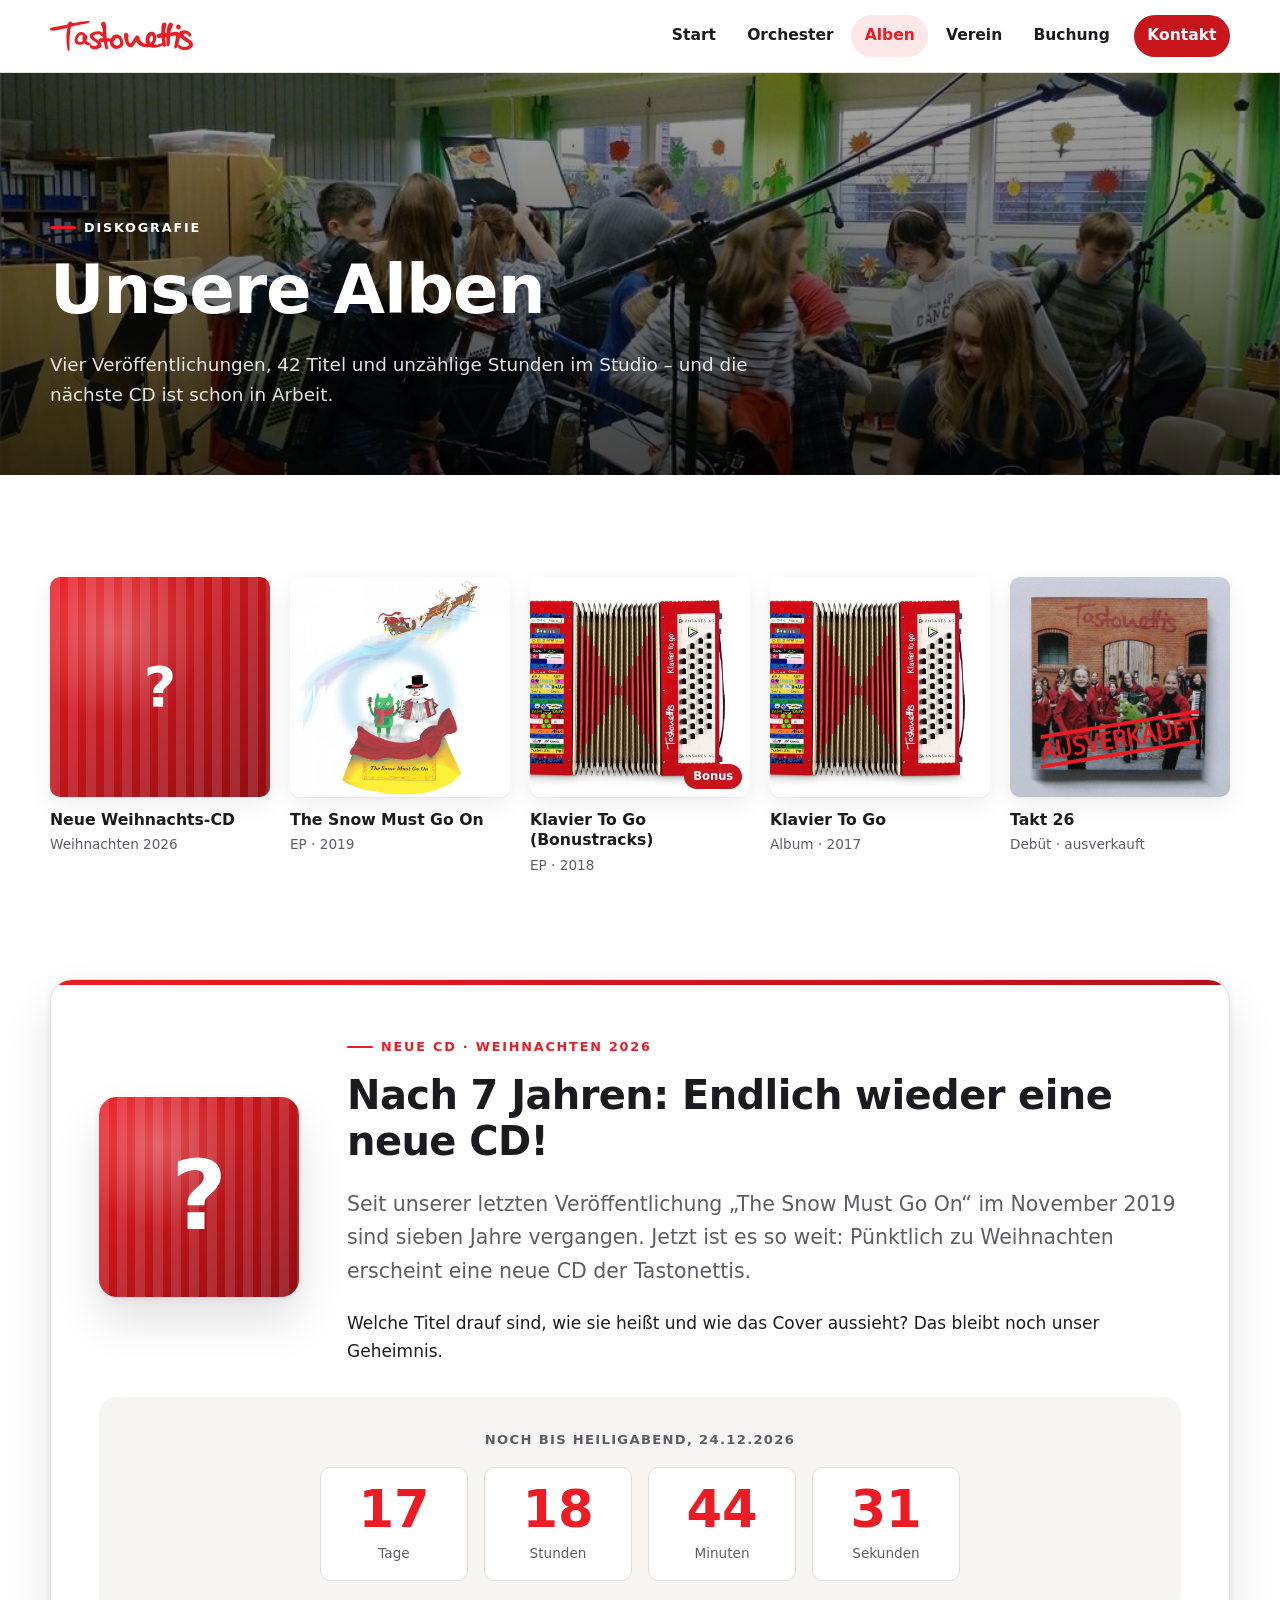
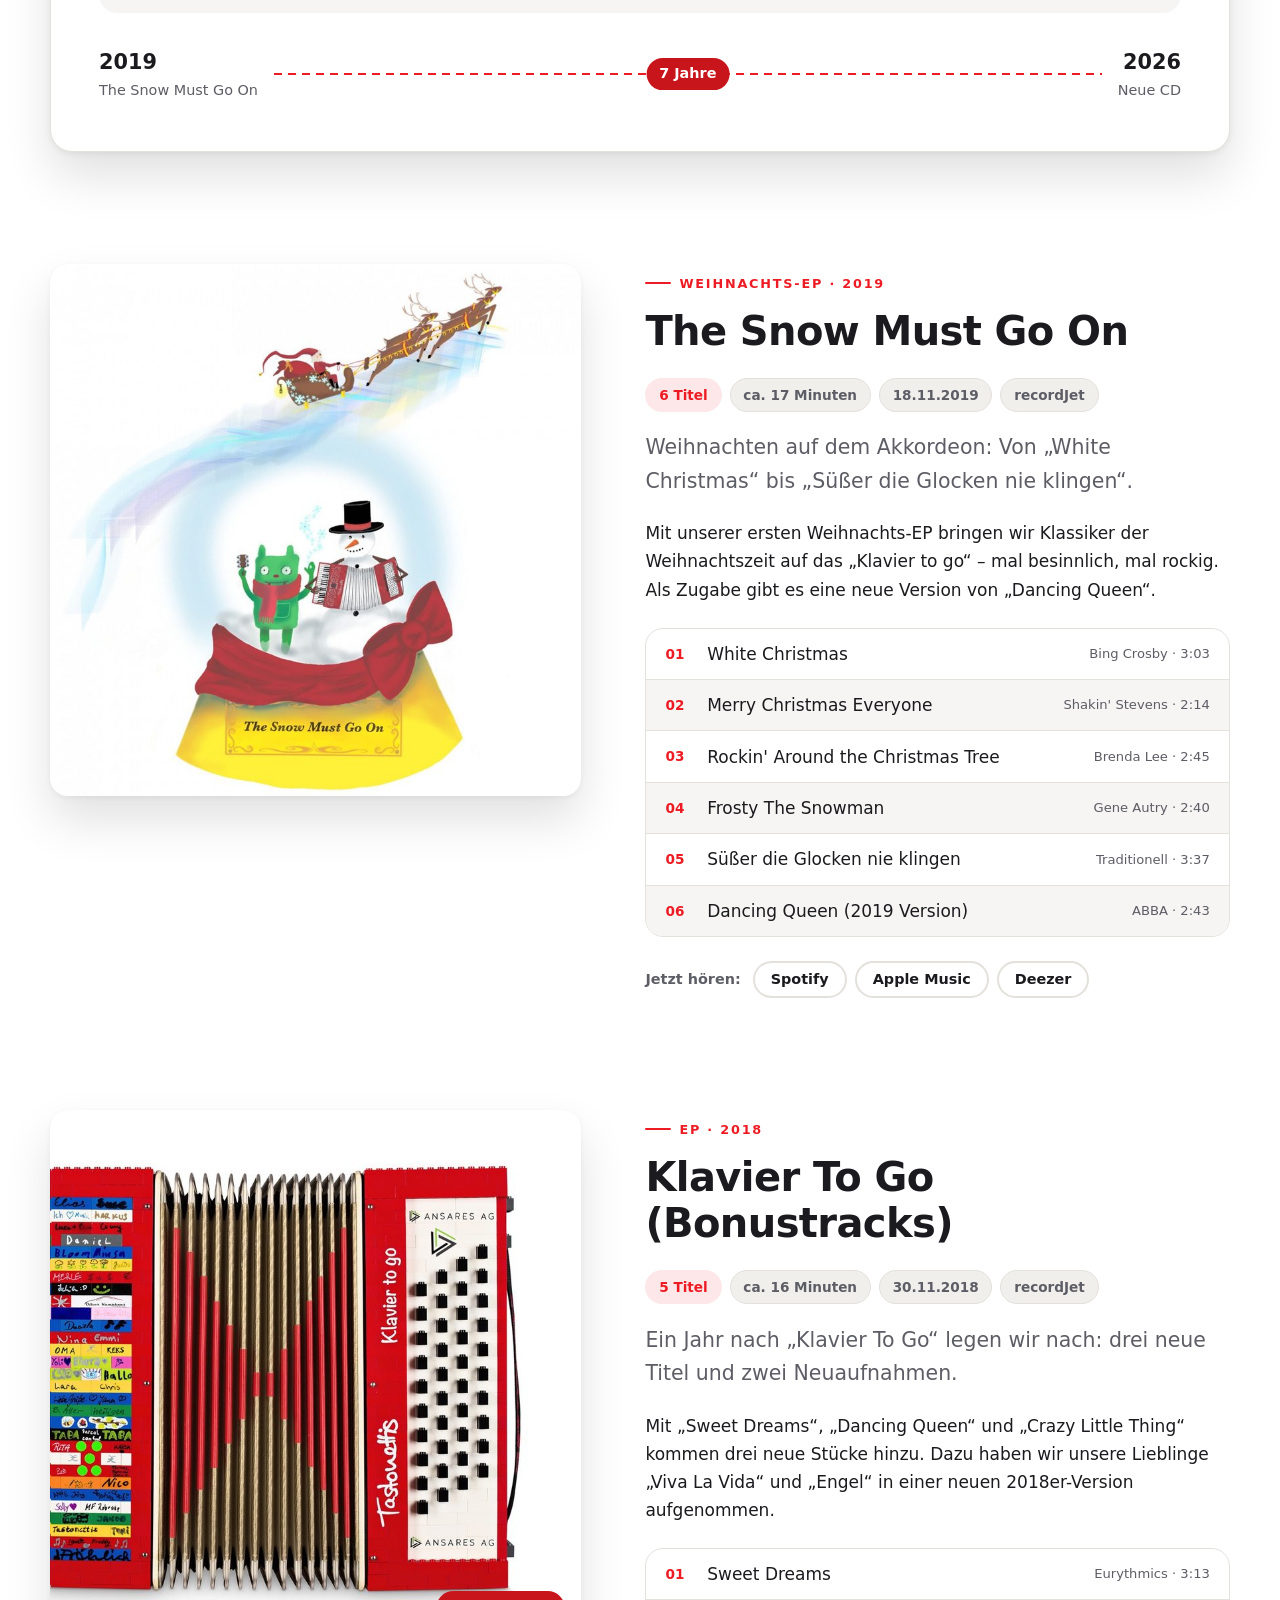
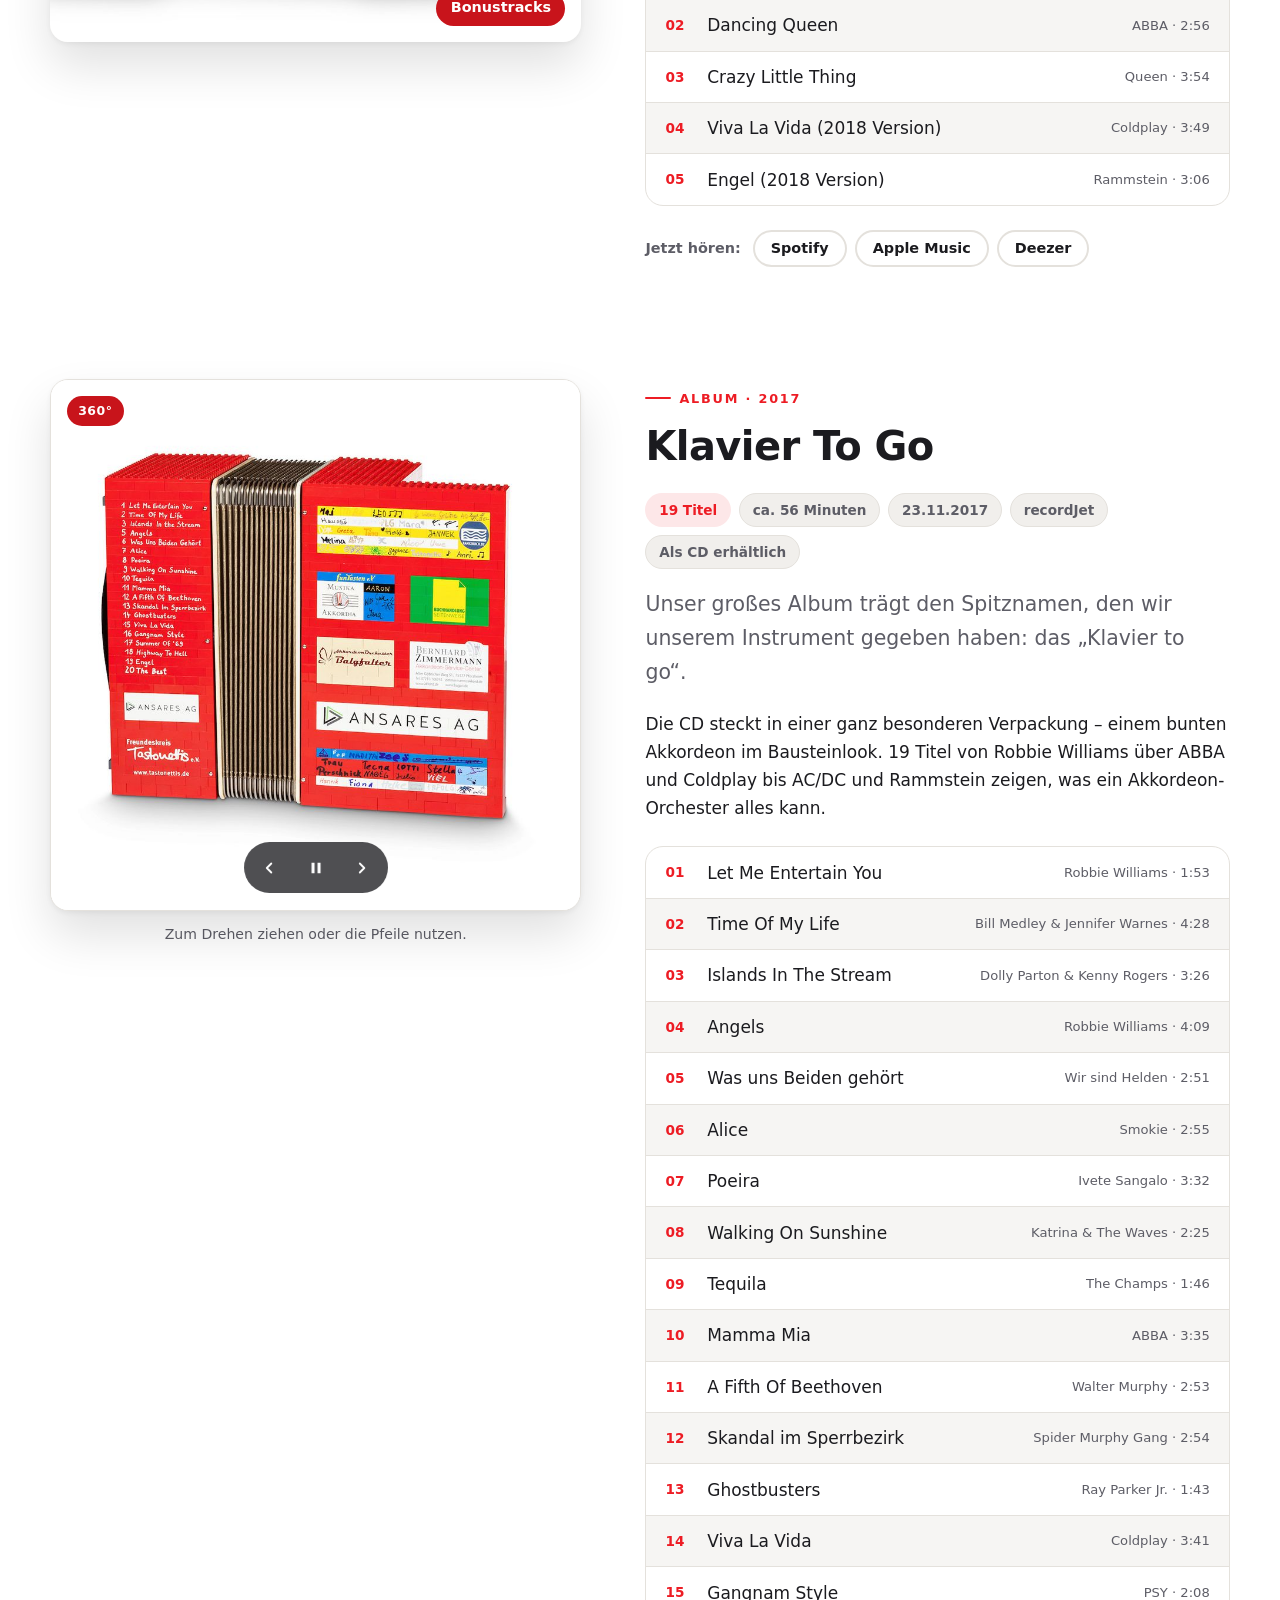
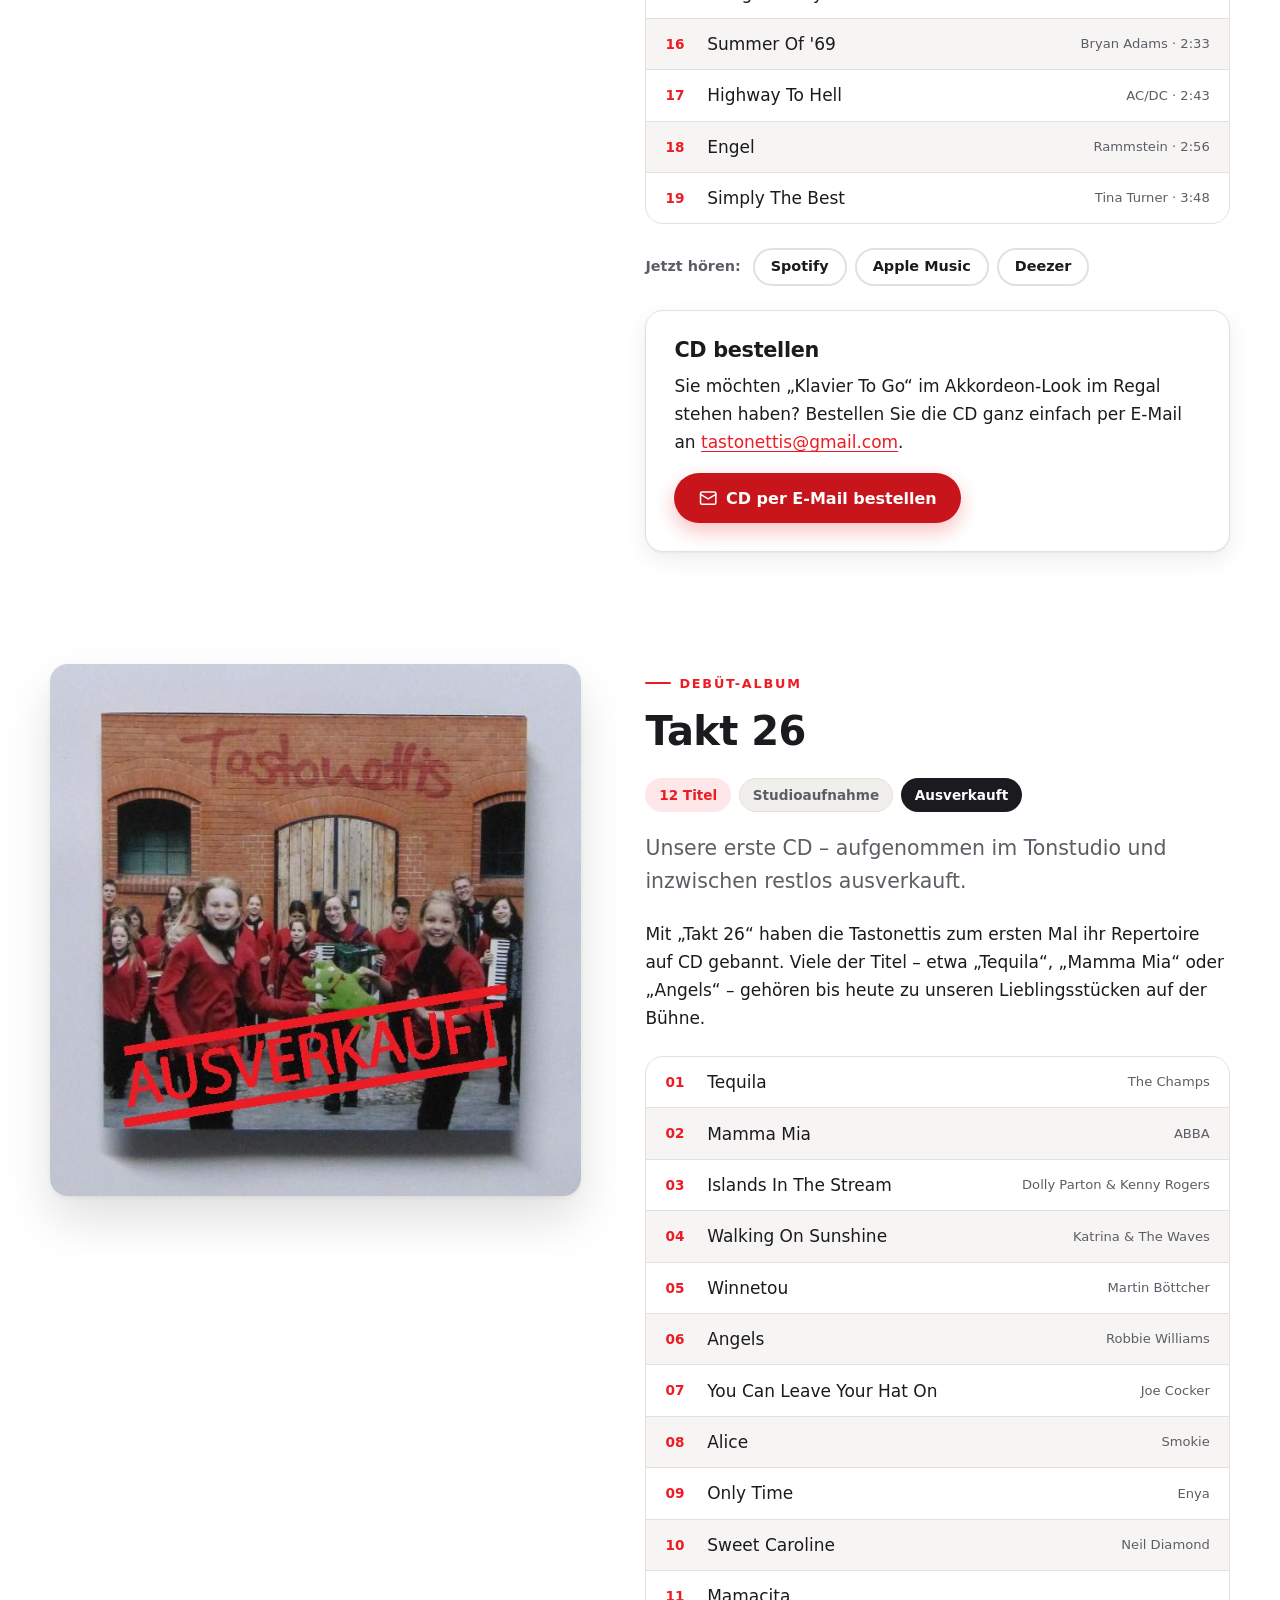
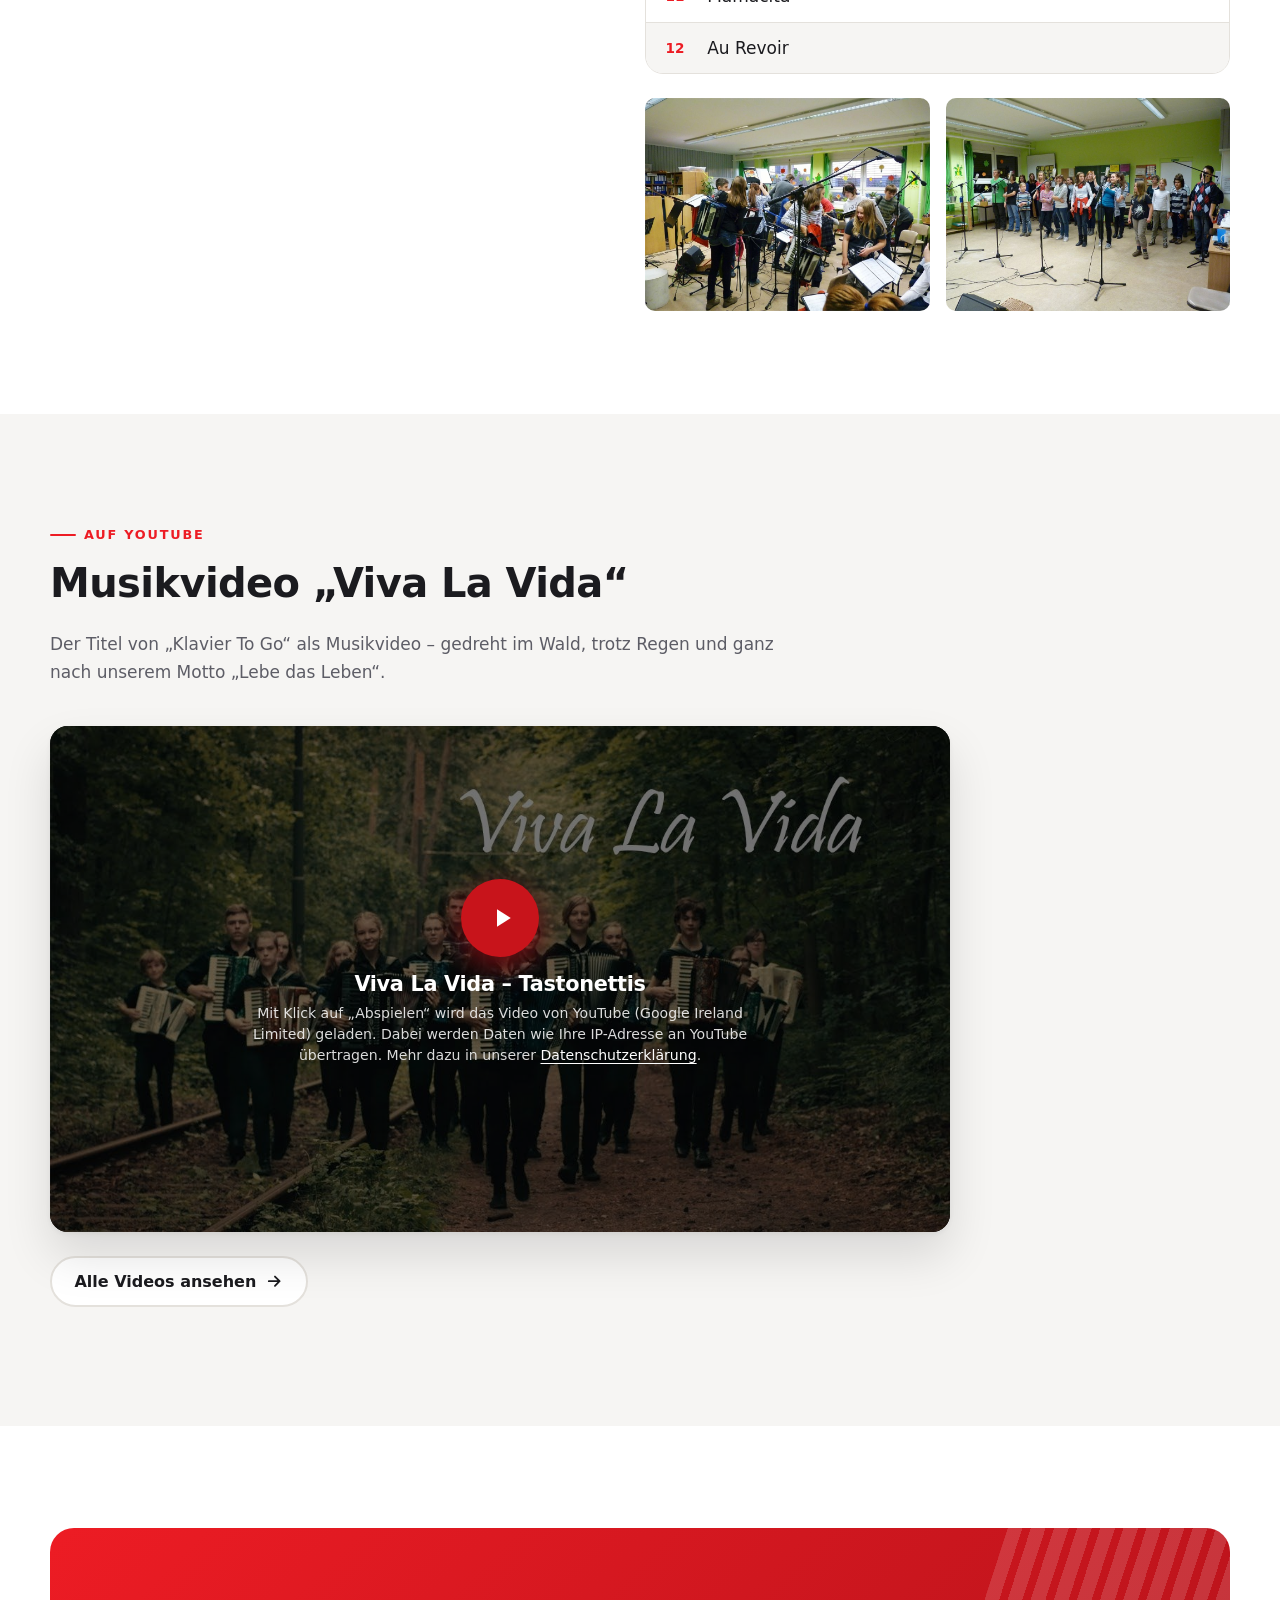
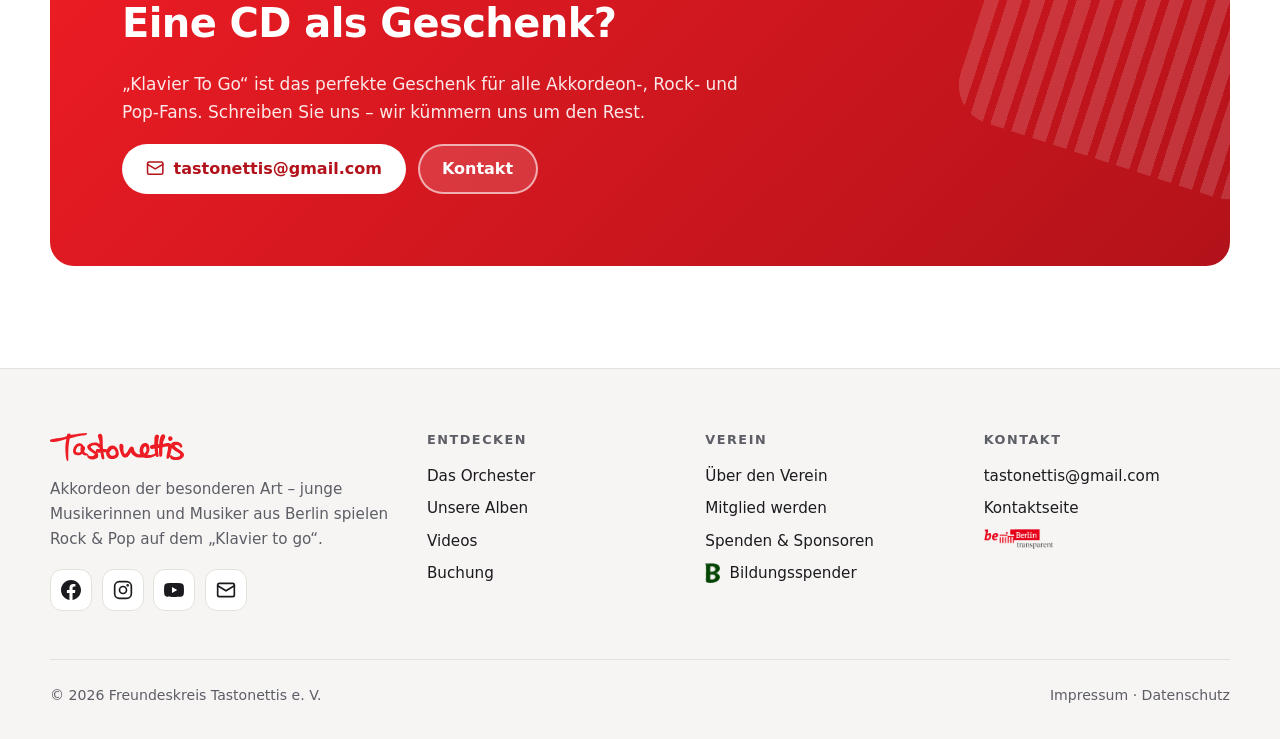
==== commit e7766a73: "Auftritte, Buchungsseite und Vereins-Highlights überarbeitet - Ausgewählte Auftritte: „Regelmäßig“ n" ====
--- a/alben.html
+++ b/alben.html
@@ -17,7 +17,7 @@
   <meta property="og:image" content="https://tastonettis.de/assets/img/cover/norway.jpg">
   <link rel="icon" href="assets/img/favicon.ico" sizes="any">
   <link rel="apple-touch-icon" href="assets/img/apple-touch-icon.png">
-  <link rel="stylesheet" href="assets/css/style.css?v=28ddd1bb68">
+  <link rel="stylesheet" href="assets/css/style.css?v=2a2b59eceb">
   <script src="assets/js/main.js?v=f132d3e5ae" defer></script>
 </head>
 <body>
--- a/assets/css/style.css
+++ b/assets/css/style.css
@@ -587,3 +587,25 @@
   .teaser-cd-line em { font-size: .75rem; padding: .2rem .6rem; }
 }
 #neue-cd .teaser-cd { margin-bottom: 0; }
+
+/* ---------- Buchung: Eckdaten & Technik ---------- */
+.spec-card h3 { margin-bottom: 1.2rem; }
+.spec-list { list-style: none; padding: 0; margin: 0; display: grid; gap: 1.1rem; }
+.spec-list li { display: flex; gap: 1rem; align-items: flex-start; }
+.spec-list li > span:last-child { display: flex; flex-direction: column; color: var(--text-muted); font-size: .95rem; line-height: 1.45; }
+.spec-list strong { color: var(--text); font-size: 1.08rem; font-family: var(--font-display); }
+.spec-icon {
+  flex: none; width: 44px; height: 44px; border-radius: 12px; display: grid; place-items: center;
+  background: var(--brand-soft); color: var(--brand);
+}
+.spec-icon svg { width: 22px; height: 22px; }
+.spec-card .spec-list li + li { padding-top: 1.1rem; border-top: 1px solid var(--border); }
+.spec-list--compact { gap: .9rem; }
+.spec-list--compact .spec-icon { width: 38px; height: 38px; border-radius: 10px; }
+.spec-list--compact .spec-icon svg { width: 19px; height: 19px; }
+.tech-grid .card { position: relative; }
+.tech-step {
+  display: inline-grid; place-items: center; width: 34px; height: 34px; border-radius: 50%;
+  background: var(--brand-strong); color: #fff; font-weight: 800; font-size: .95rem; margin-bottom: .9rem;
+}
+@media (max-width: 980px) { .tech-grid { grid-template-columns: 1fr; } }
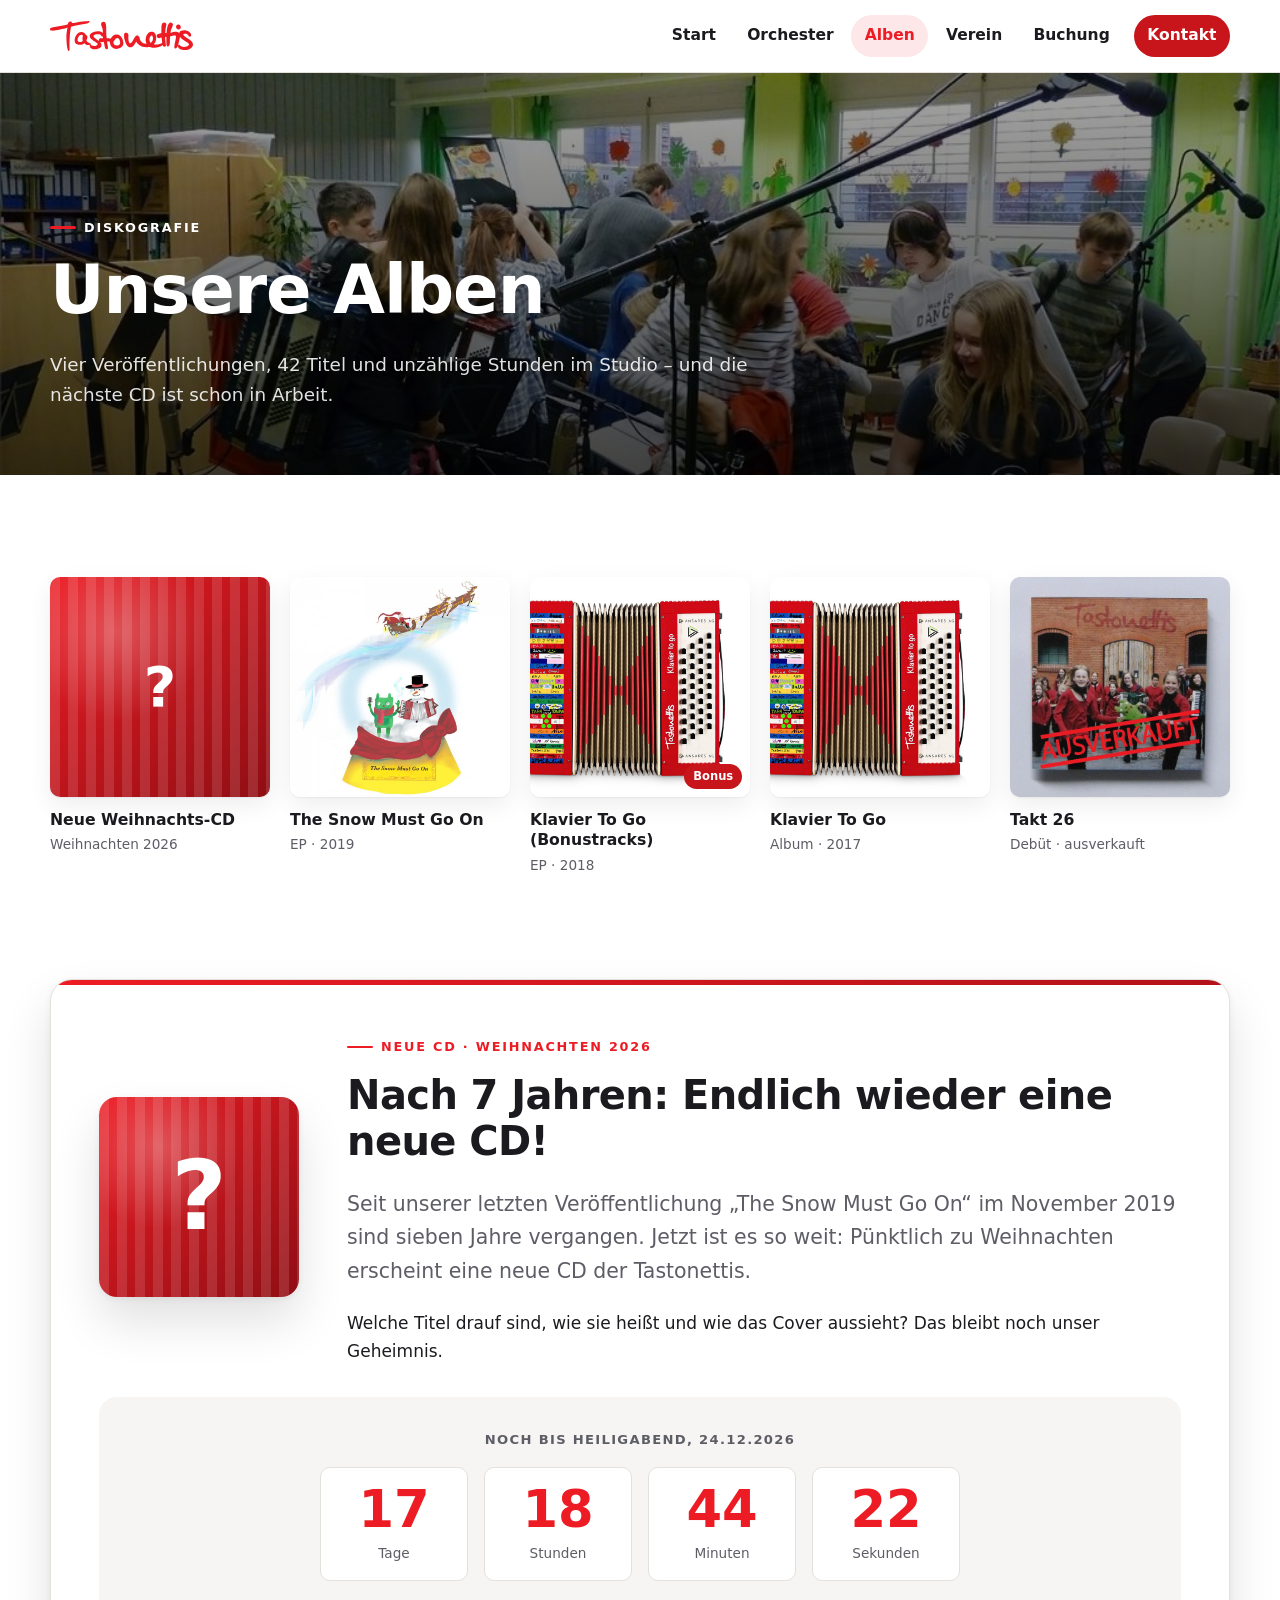
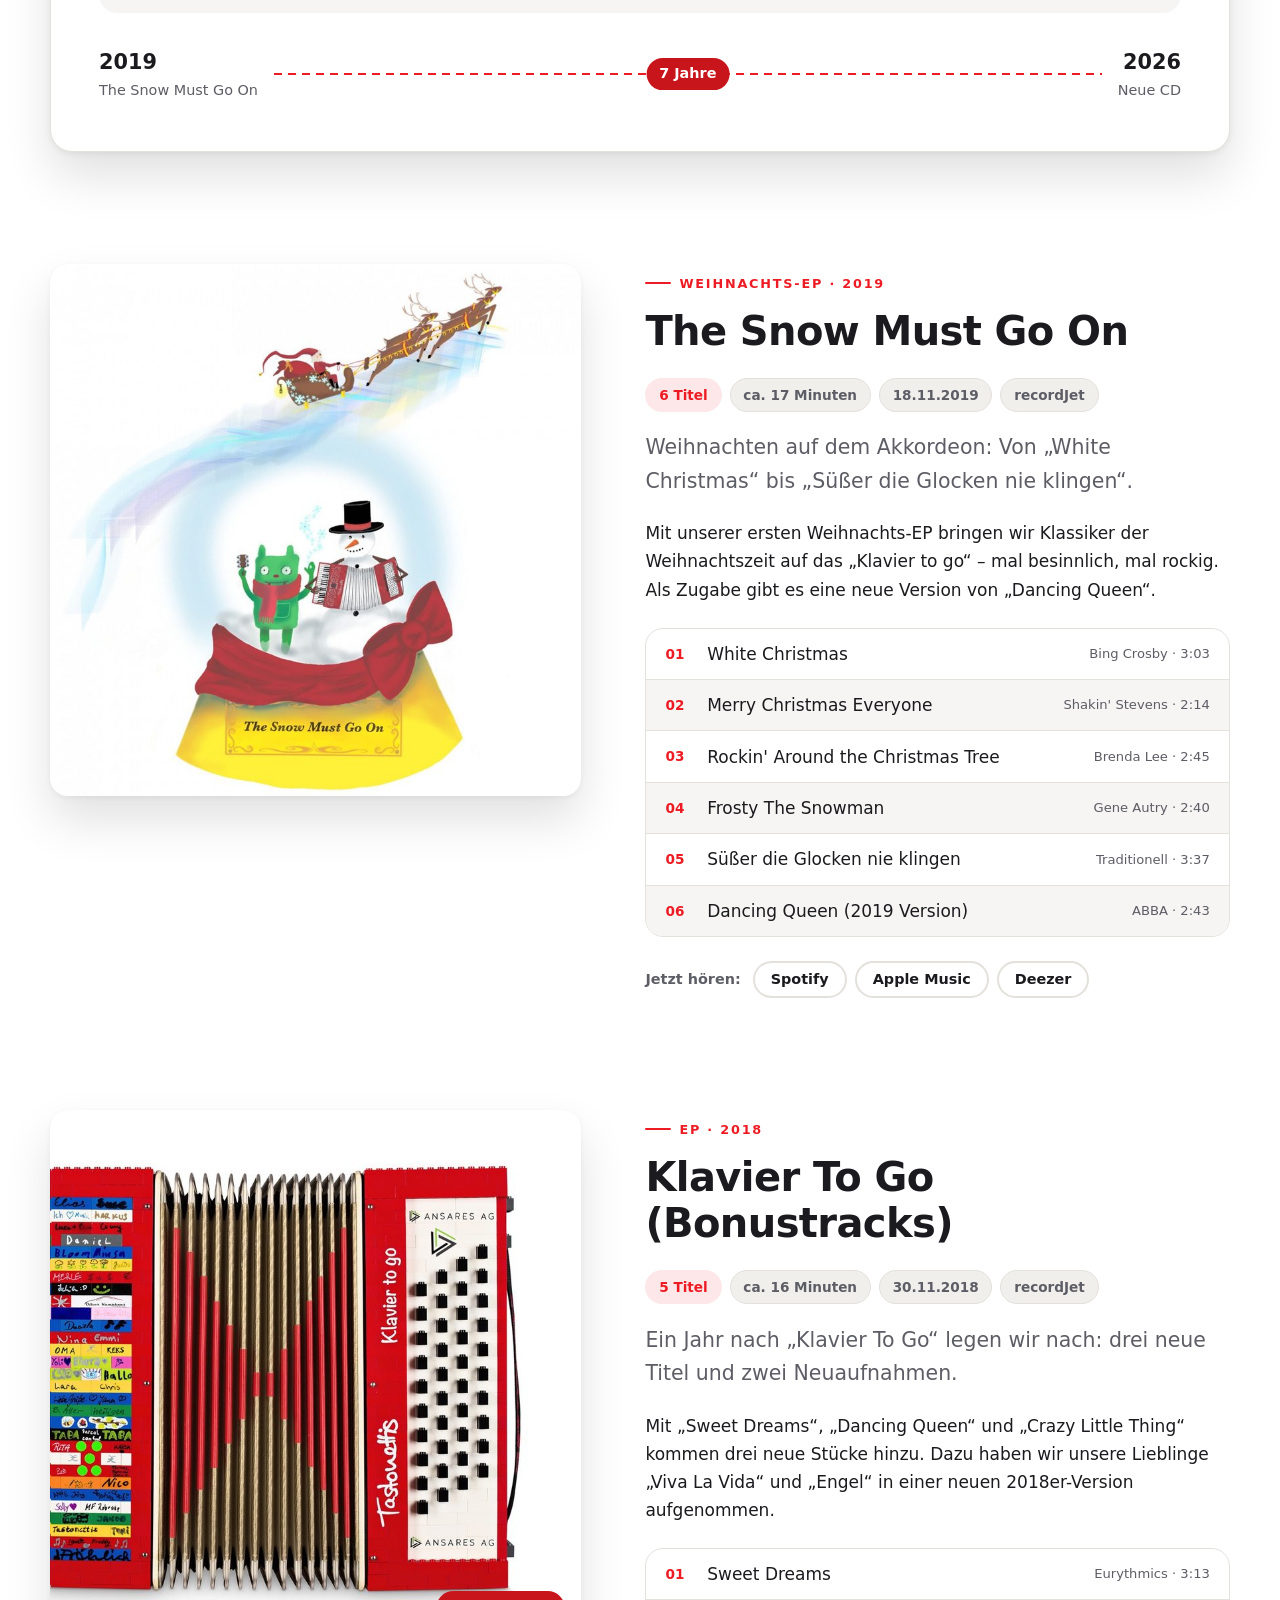
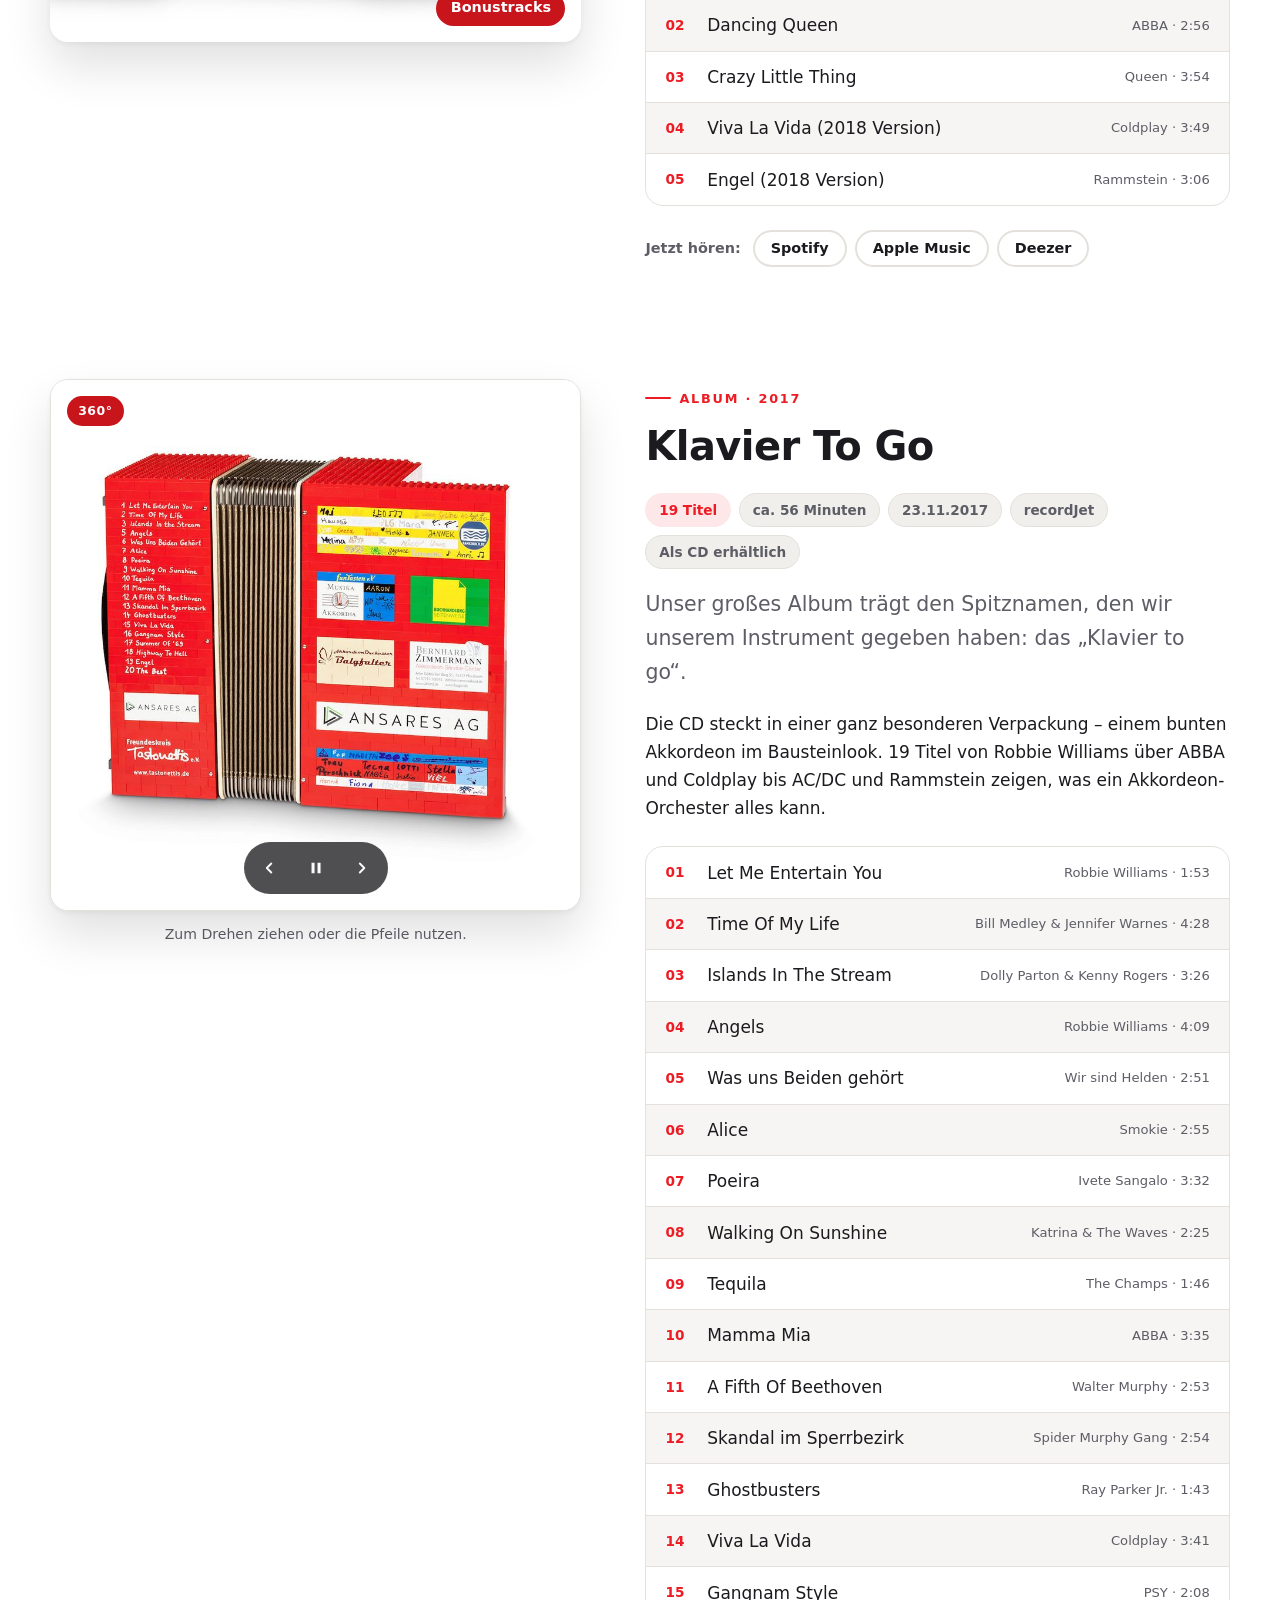
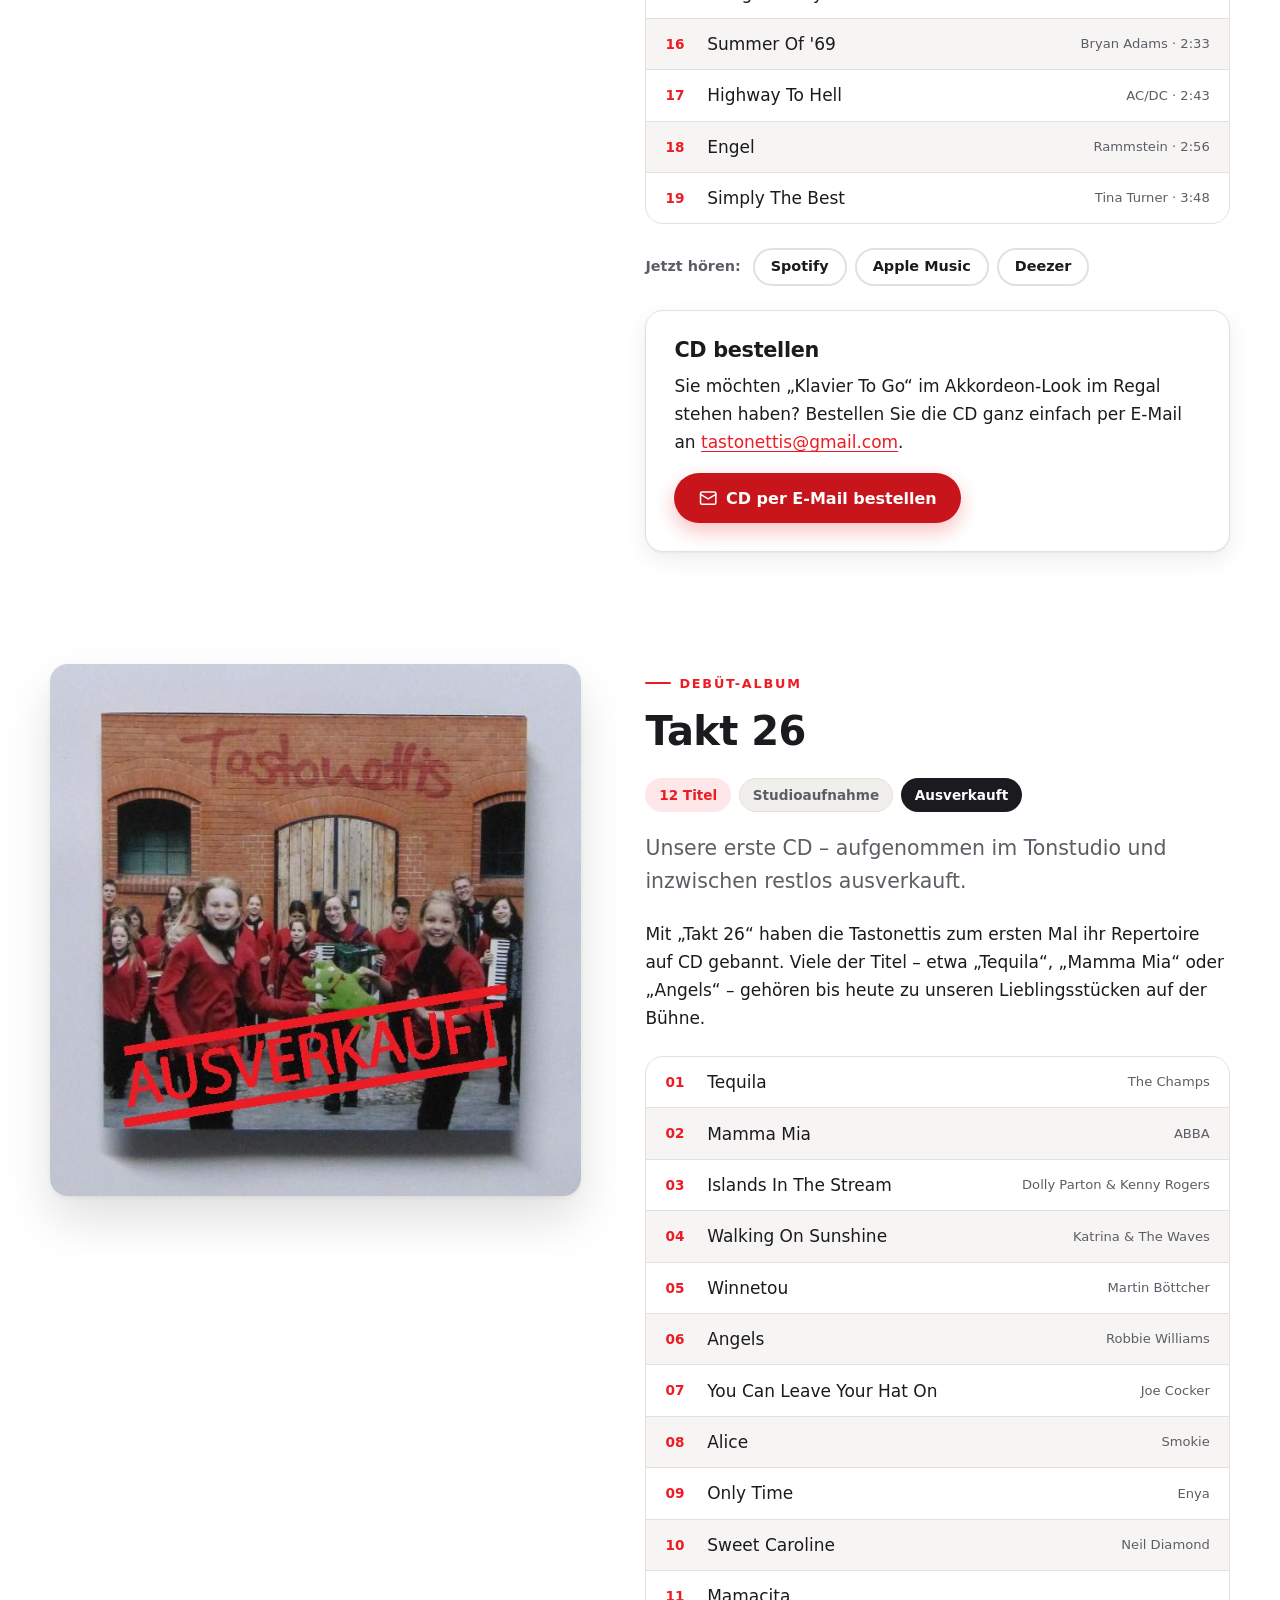
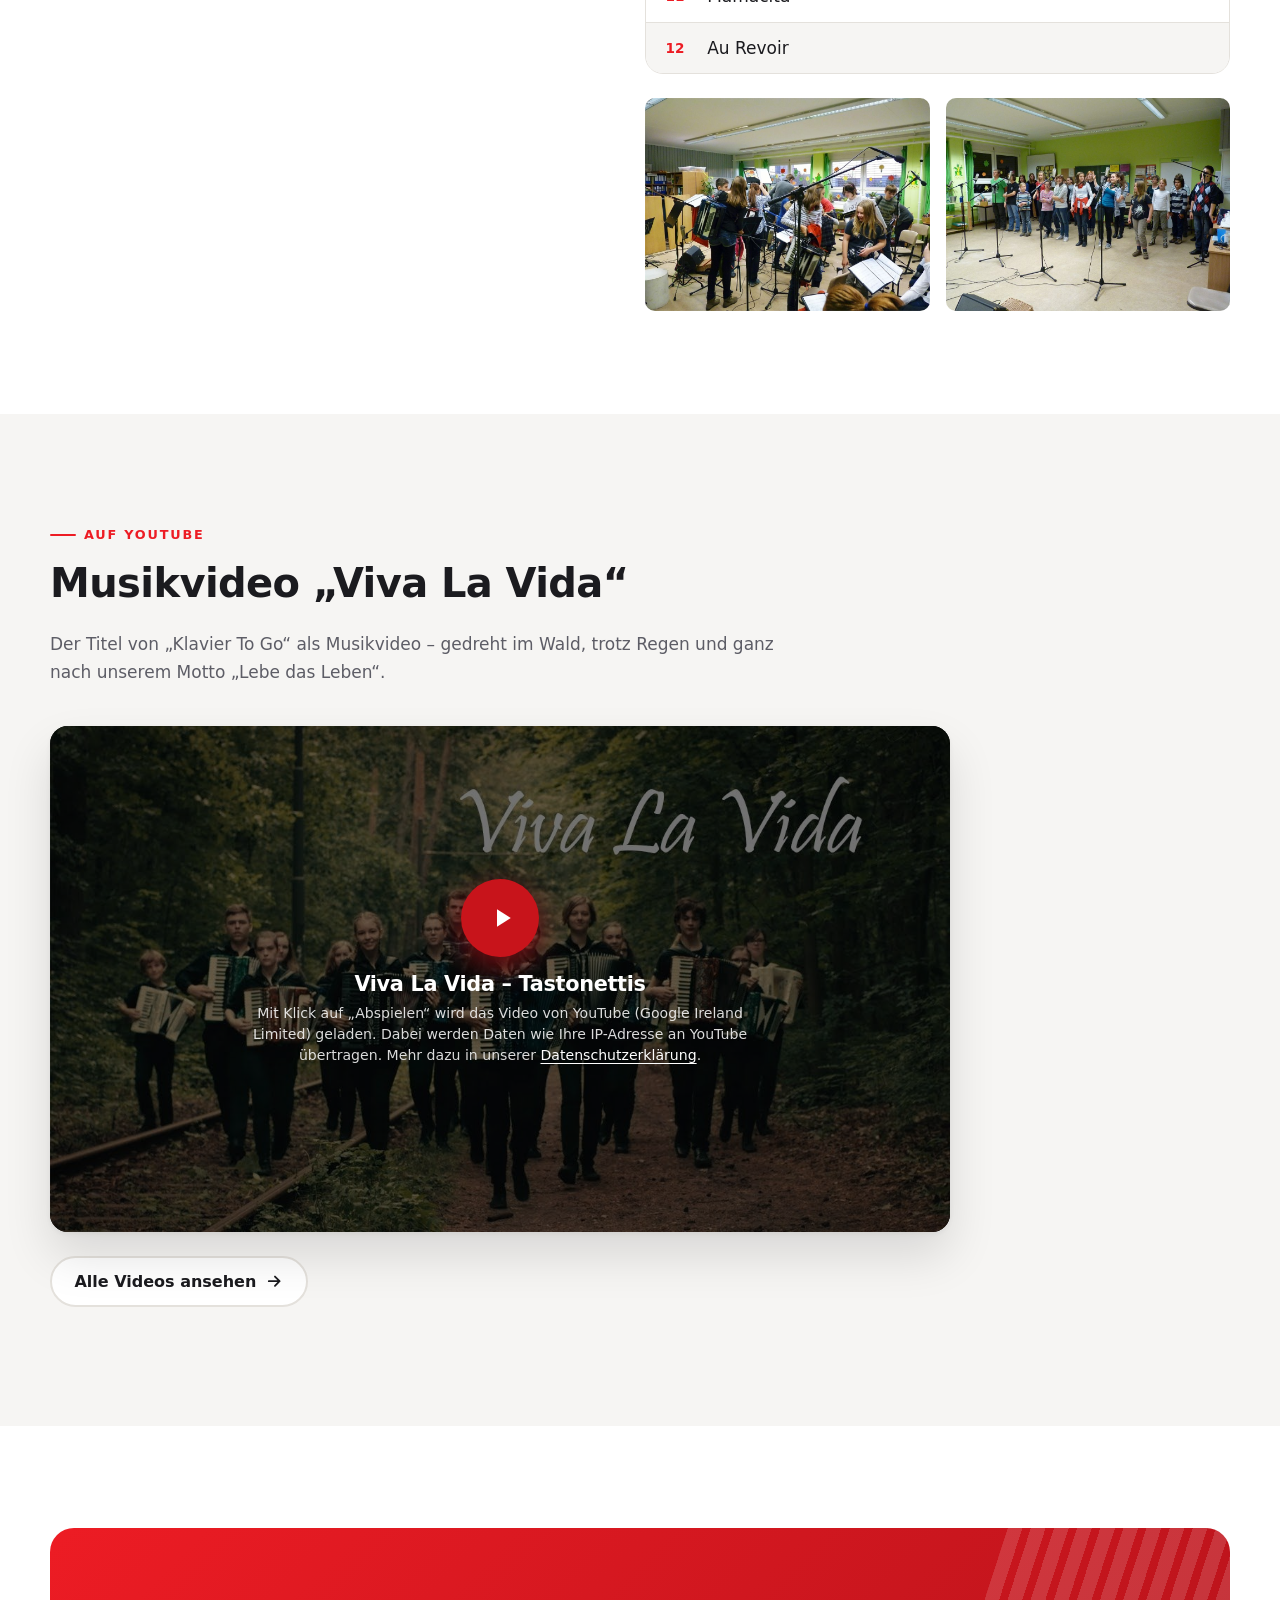
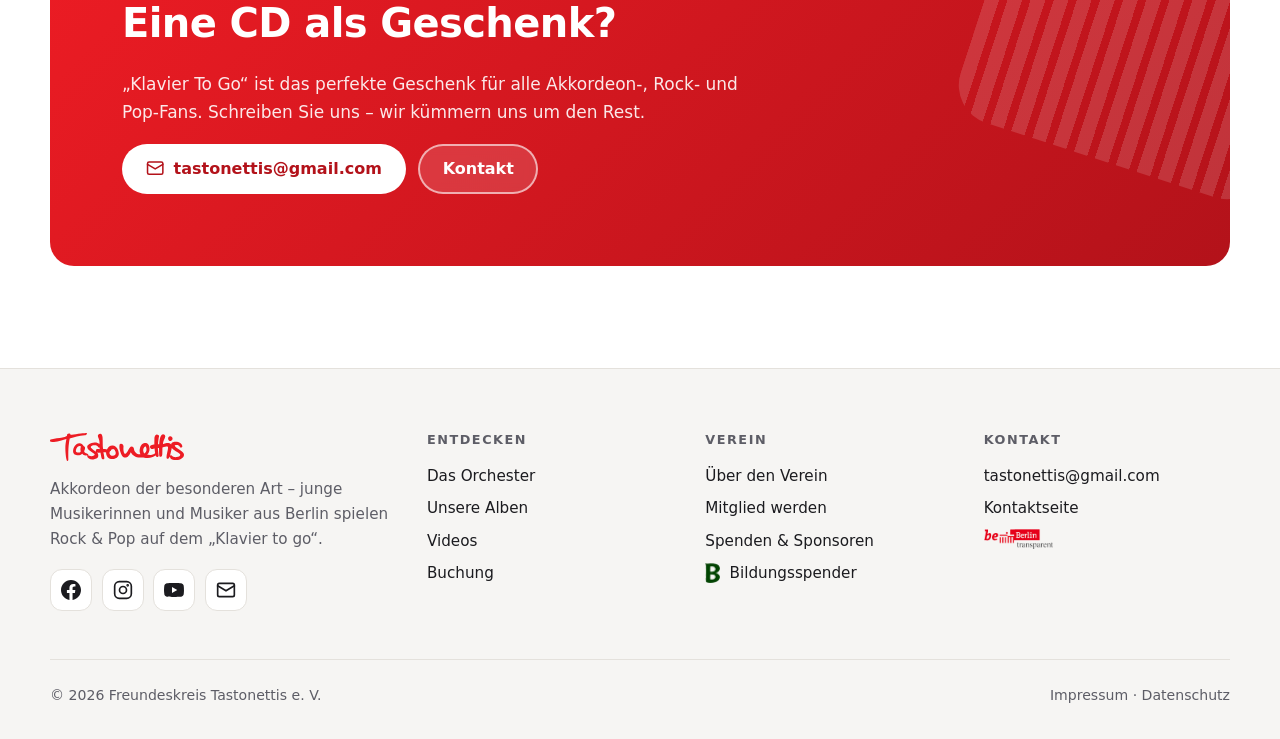
==== commit 7a50365b: "Electronic Press Kit (epk.html) hinzufügen Nicht verlinkte, nicht indexierte Pressseite mit Kurz- un" ====
--- a/alben.html
+++ b/alben.html
@@ -17,8 +17,8 @@
   <meta property="og:image" content="https://tastonettis.de/assets/img/cover/norway.jpg">
   <link rel="icon" href="assets/img/favicon.ico" sizes="any">
   <link rel="apple-touch-icon" href="assets/img/apple-touch-icon.png">
-  <link rel="stylesheet" href="assets/css/style.css?v=2a2b59eceb">
-  <script src="assets/js/main.js?v=f132d3e5ae" defer></script>
+  <link rel="stylesheet" href="assets/css/style.css?v=c3a96dccd1">
+  <script src="assets/js/main.js?v=d78d259705" defer></script>
 </head>
 <body>
   <a class="skip-link" href="#inhalt">Zum Inhalt springen</a>
--- a/assets/css/style.css
+++ b/assets/css/style.css
@@ -609,3 +609,66 @@
   background: var(--brand-strong); color: #fff; font-weight: 800; font-size: .95rem; margin-bottom: .9rem;
 }
 @media (max-width: 980px) { .tech-grid { grid-template-columns: 1fr; } }
+
+/* ---------- EPK ---------- */
+.epk-hero { padding-bottom: clamp(3rem, 7vw, 5rem); }
+.epk-nav {
+  position: sticky; top: 72px; z-index: 50; background: var(--header-bg);
+  -webkit-backdrop-filter: saturate(180%) blur(16px); backdrop-filter: saturate(180%) blur(16px);
+  border-bottom: 1px solid var(--border);
+}
+.epk-nav .container { display: flex; gap: .3rem; overflow-x: auto; padding: .6rem 0; scrollbar-width: none; }
+.epk-nav a {
+  flex: none; padding: .4rem .85rem; border-radius: 999px; font-size: .9rem; font-weight: 600;
+  color: var(--text-muted); text-decoration: none; white-space: nowrap;
+}
+.epk-nav a:hover { background: var(--surface-2); color: var(--text); }
+[id] { scroll-margin-top: 140px; }
+.copy-box { position: relative; background: var(--surface); border: 1px solid var(--border); border-radius: var(--radius); padding: 1.4rem 1.5rem; }
+.copy-box p:last-of-type { margin-bottom: 1rem; }
+.copy-box .copied { border-color: var(--brand); color: var(--brand); }
+.epk-disco { list-style: none; padding: 0; margin: 0 0 1rem; display: grid; gap: .8rem; }
+.epk-disco li { display: flex; gap: 1rem; align-items: center; background: var(--surface); border: 1px solid var(--border); border-radius: var(--radius-sm); padding: .7rem; }
+.epk-disco img, .epk-disco .epk-secret { width: 64px; height: 64px; flex: none; border-radius: 8px; object-fit: cover; margin: 0; box-shadow: none; font-size: 1.8rem; }
+.epk-disco div { display: flex; flex-direction: column; min-width: 0; }
+.epk-disco span { font-size: .85rem; color: var(--brand); font-weight: 600; }
+.epk-disco small { font-size: .85rem; color: var(--text-muted); }
+.epk-links { display: flex; flex-wrap: wrap; gap: .5rem; }
+.press-grid { display: grid; grid-template-columns: repeat(4, minmax(0, 1fr)); gap: 1.25rem; margin-top: 1.5rem; }
+@media (max-width: 980px) { .press-grid { grid-template-columns: repeat(2, minmax(0, 1fr)); } }
+.press-thumb { display: block; aspect-ratio: 4/3; border-radius: var(--radius-sm); overflow: hidden; background: #fff; box-shadow: var(--shadow); }
+.press-thumb img { width: 100%; height: 100%; object-fit: cover; transition: transform .4s; }
+.press-thumb:hover img { transform: scale(1.04); }
+.press-photo figcaption { font-weight: 600; color: var(--text); font-size: .92rem; }
+.press-photo figcaption span { display: block; font-weight: 400; color: var(--text-muted); font-size: .82rem; margin-top: .2rem; }
+.logo-tile { border-radius: var(--radius); border: 1px solid var(--border); padding: 2.5rem 2rem 1.5rem; display: flex; flex-direction: column; align-items: center; gap: 1.5rem; text-align: center; font-size: .9rem; }
+.logo-tile img { width: min(320px, 80%); height: auto; }
+.logo-tile--light { background: #ffffff; color: #5d5d66; }
+.logo-tile--light a { color: #c8141b; }
+.logo-tile--dark { background: #1b1b1f; color: #c9c8cd; }
+.logo-tile--dark a { color: #ff6b70; }
+code { font-family: ui-monospace, SFMono-Regular, Menlo, Consolas, monospace; font-size: .9em; background: var(--surface-2); padding: .1em .4em; border-radius: 5px; }
+
+@media print {
+  .site-header, .site-footer, .to-top, .no-print, .epk-nav, .btn { display: none !important; }
+  body { background: #fff; color: #000; font-size: 11pt; }
+  .section { padding: 1.2rem 0; background: #fff !important; }
+  .page-hero { color: #000; padding: 0 0 1rem; }
+  .page-hero::after, .page-hero .hero-bg { display: none; }
+  .page-hero p, .page-hero .eyebrow { color: #333; }
+  .card, .epk-disco li, .press-photo, .logo-tile { box-shadow: none; break-inside: avoid; }
+  .copy-box { box-shadow: none; }
+  h2, h3, .eyebrow { break-after: avoid; }
+  .epk-links .btn { display: inline !important; border: 0; padding: 0; margin-right: 1.2em; background: none; font-weight: 600; }
+  .epk-links .btn svg { display: none; }
+  .epk-links .btn::after { content: " (" attr(href) ")"; font-weight: 400; font-size: .8em; color: #555; }
+  .print-only { display: block !important; }
+  .reveal { opacity: 1 !important; transform: none !important; }
+  .cta { background: none; color: #000; border: 2px solid #ed1c24; }
+  .cta h2, .cta p { color: #000; }
+  .press-grid { grid-template-columns: repeat(4, 1fr); }
+  .press-photo figcaption span a { display: none; }
+  a { color: #000; }
+}
+
+.print-only { display: none; }
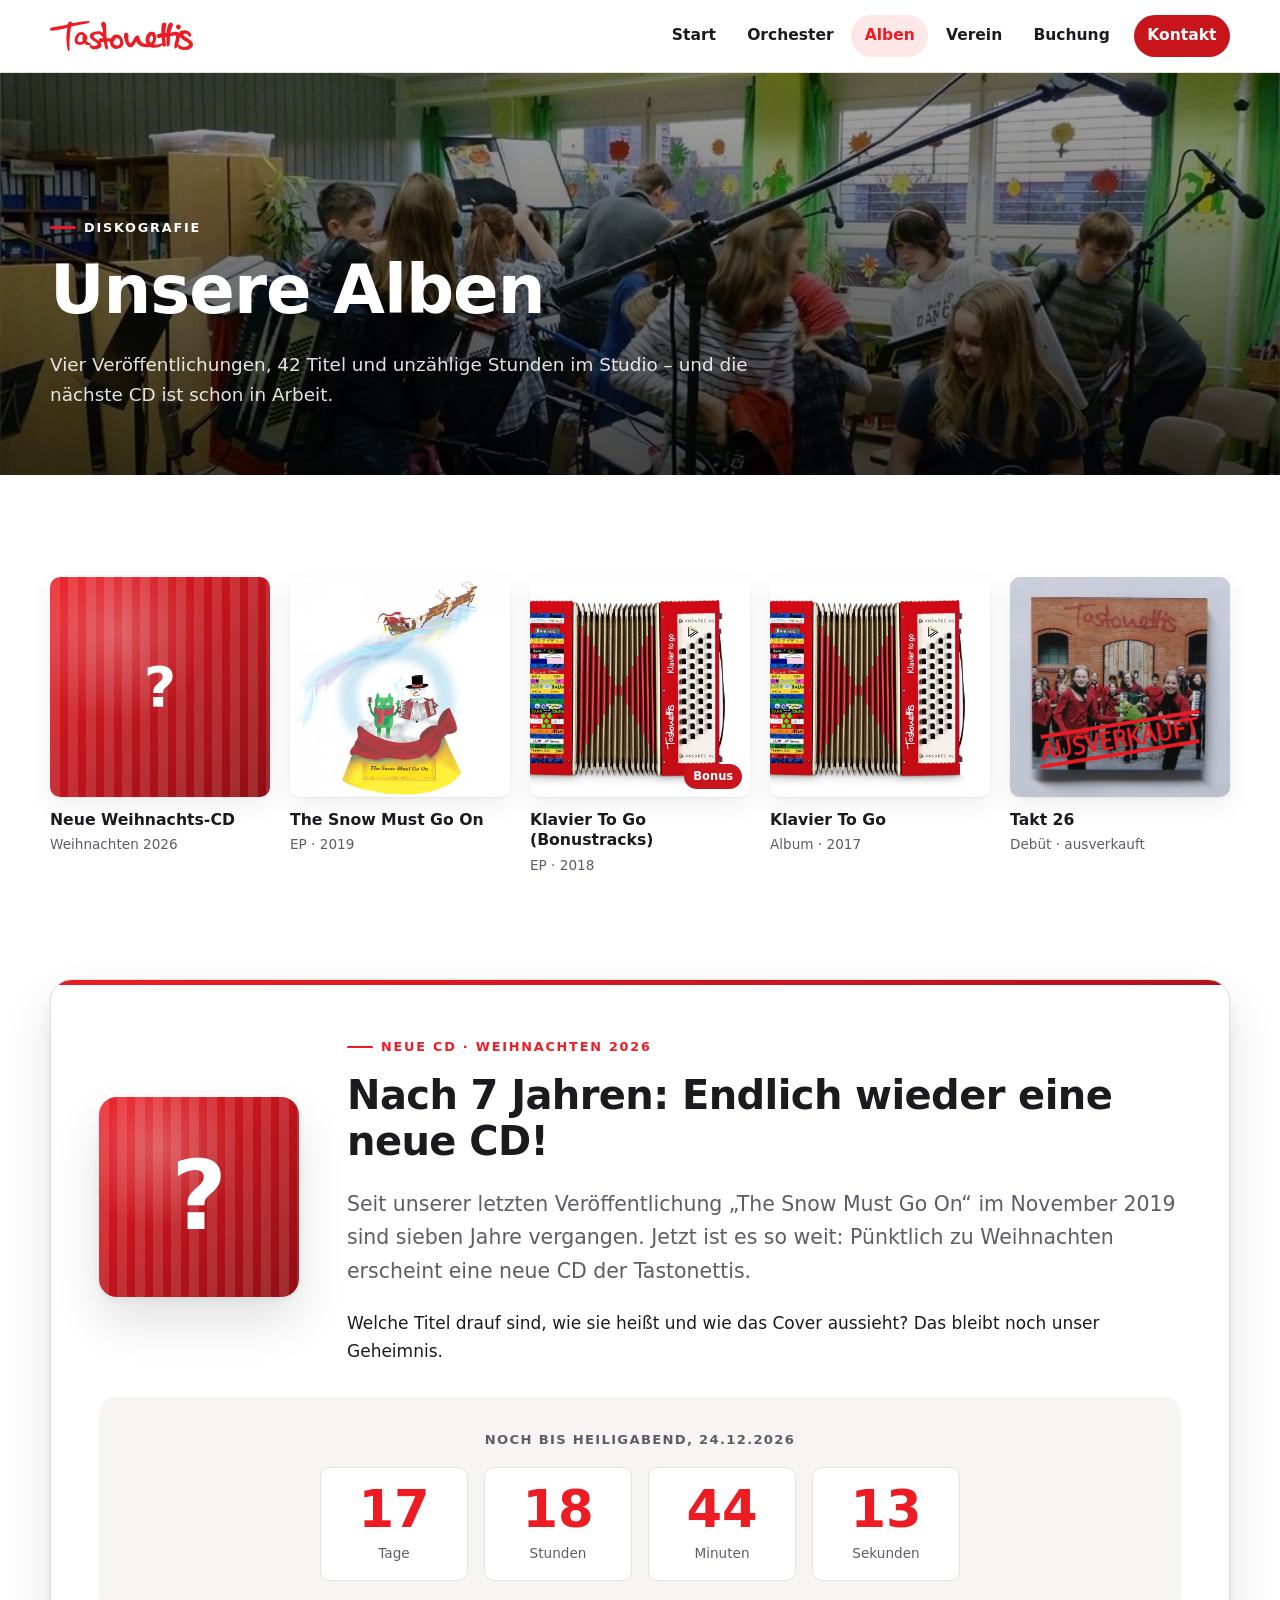
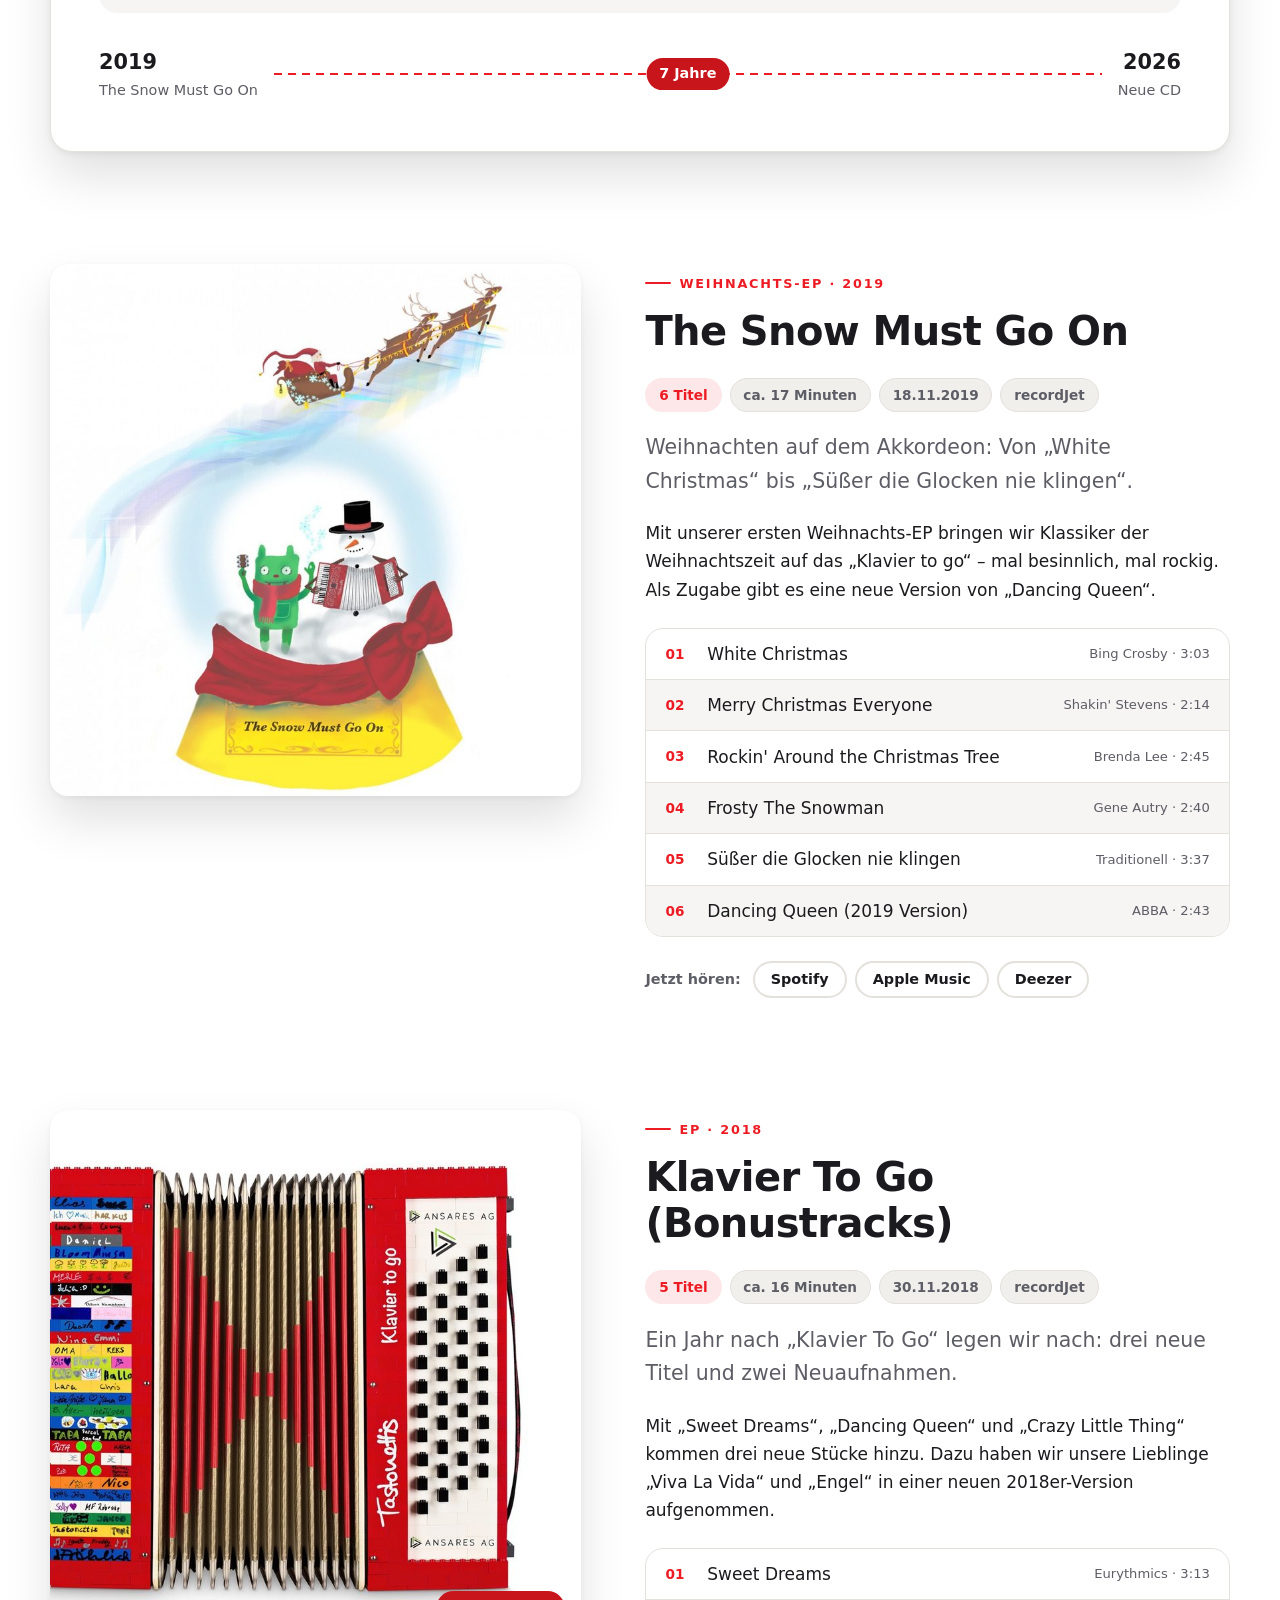
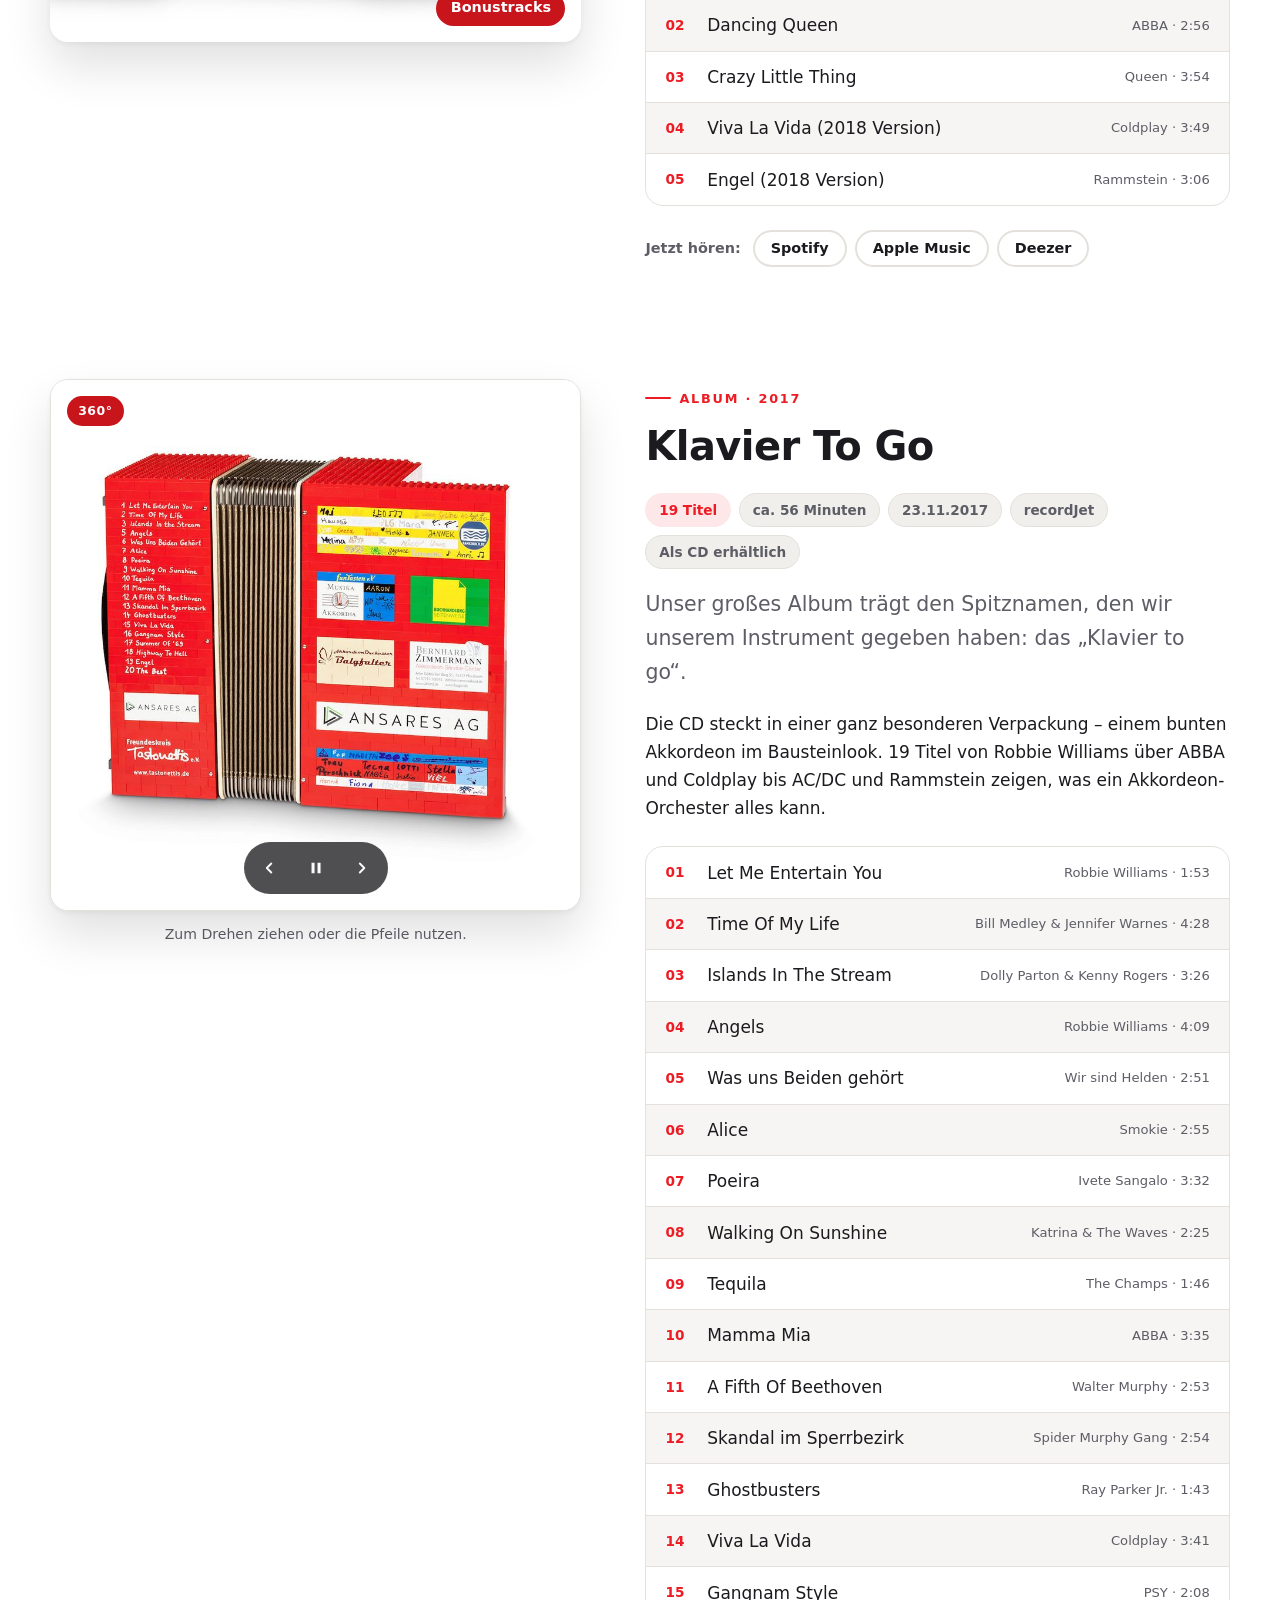
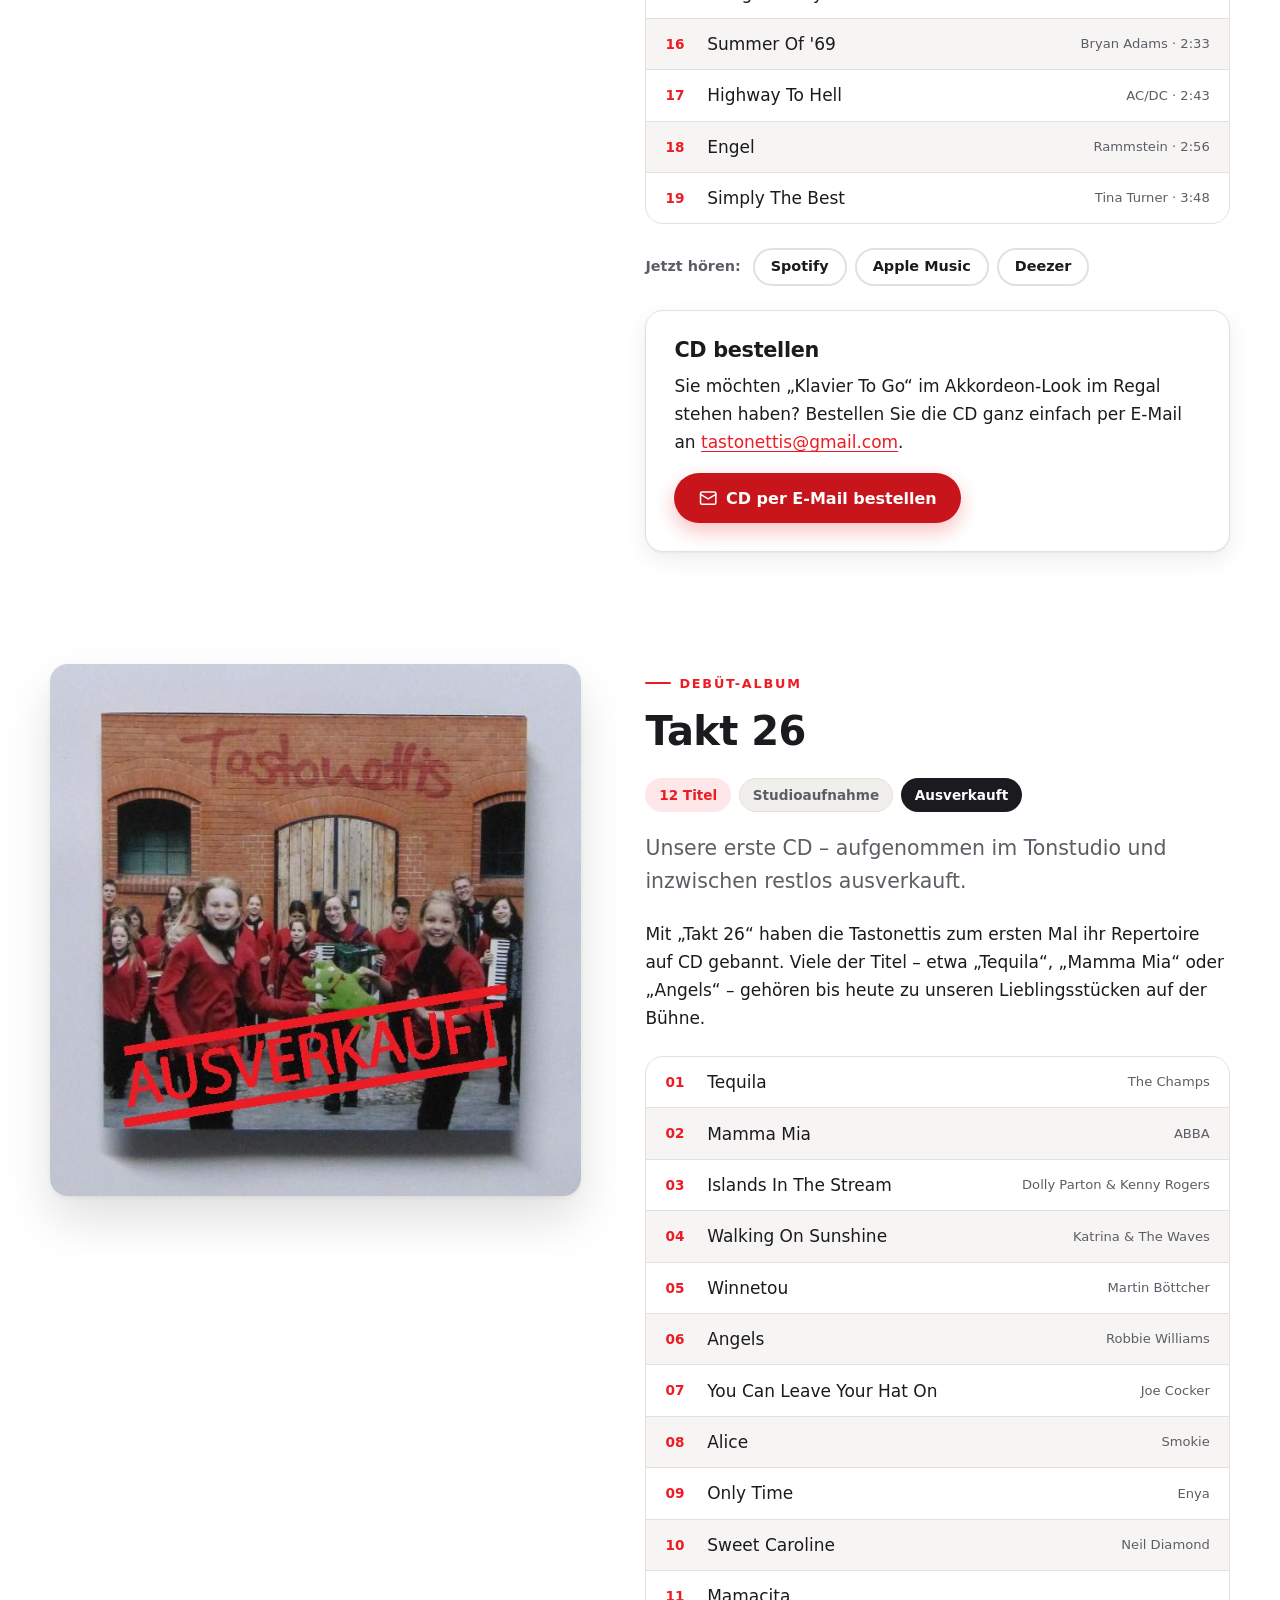
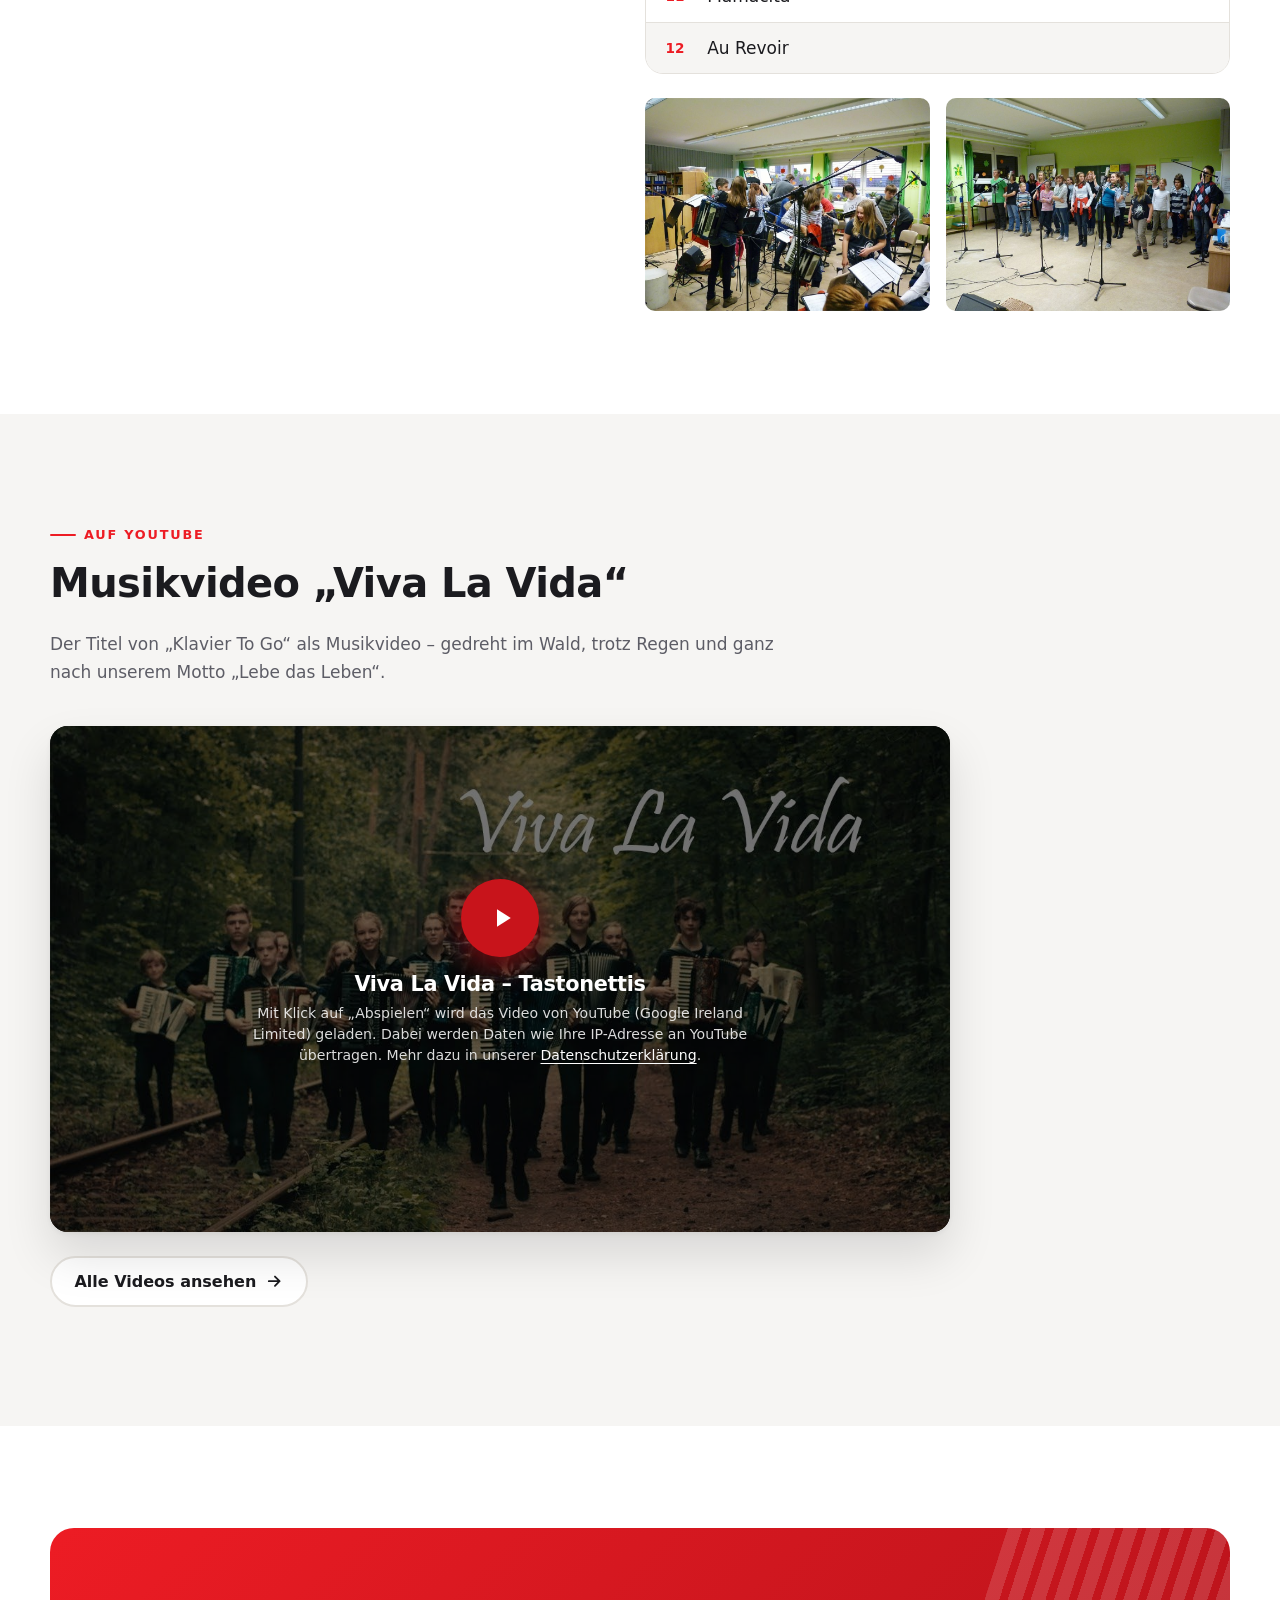
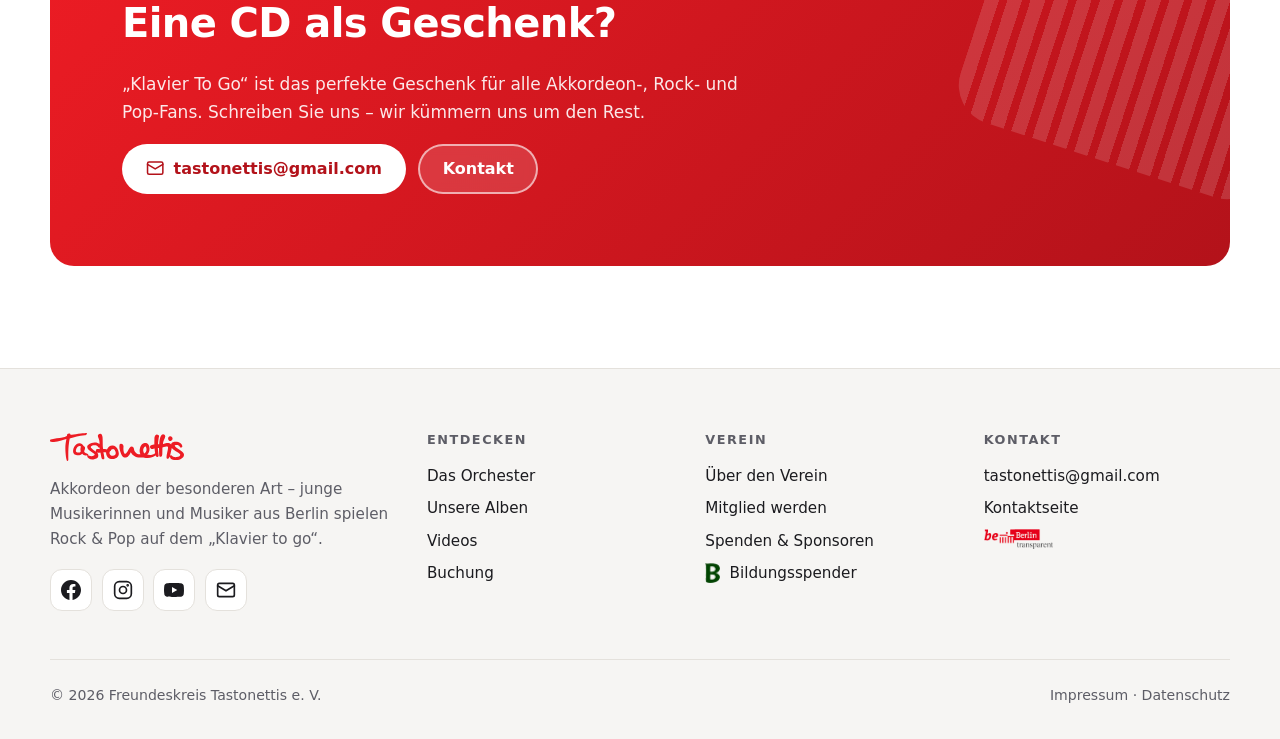
==== commit d12b7da8: "Darkmode aufhellen: Anthrazit statt fast Schwarz Hintergründe, Karten und Ränder heller abgestuft, S" ====
--- a/alben.html
+++ b/alben.html
@@ -7,7 +7,7 @@
   <meta name="description" content="Alle Alben der Tastonettis: „Klavier To Go“, „Klavier To Go (Bonustracks)“, die Weihnachts-EP „The Snow Must Go On“ und das Debüt „Takt 26“ – Tracklisten, Infos und Streaming-Links.">
   <meta name="color-scheme" content="light dark">
   <meta name="theme-color" content="#ffffff" media="(prefers-color-scheme: light)">
-  <meta name="theme-color" content="#0f0f12" media="(prefers-color-scheme: dark)">
+  <meta name="theme-color" content="#212228" media="(prefers-color-scheme: dark)">
   <link rel="canonical" href="https://tastonettis.de/alben.html">
   <meta property="og:type" content="website">
   <meta property="og:locale" content="de_DE">
@@ -17,7 +17,7 @@
   <meta property="og:image" content="https://tastonettis.de/assets/img/cover/norway.jpg">
   <link rel="icon" href="assets/img/favicon.ico" sizes="any">
   <link rel="apple-touch-icon" href="assets/img/apple-touch-icon.png">
-  <link rel="stylesheet" href="assets/css/style.css?v=c3a96dccd1">
+  <link rel="stylesheet" href="assets/css/style.css?v=408255bbe3">
   <script src="assets/js/main.js?v=d78d259705" defer></script>
 </head>
 <body>
--- a/assets/css/style.css
+++ b/assets/css/style.css
@@ -31,20 +31,20 @@
 
 @media (prefers-color-scheme: dark) {
   :root {
-    --brand: #ff3b42;          /* etwas heller für ausreichenden Kontrast auf Dunkel */
+    --brand: #ff6369;          /* heller, damit rote Texte auf den dunklen Flächen gut lesbar sind (≥ 4,5:1) */
     --brand-strong: #ed1c24;
     --brand-soft: rgba(237, 28, 36, .16);
 
-    --bg: #0f0f12;
-    --bg-alt: #16161a;
-    --surface: #1c1c21;
-    --surface-2: #24242a;
-    --text: #f2f1ef;
-    --text-muted: #a8a7ad;
-    --border: #2d2d34;
-    --shadow: 0 1px 2px rgba(0,0,0,.4), 0 8px 24px rgba(0,0,0,.35);
-    --shadow-lg: 0 2px 6px rgba(0,0,0,.4), 0 24px 48px rgba(0,0,0,.5);
-    --header-bg: rgba(15,15,18,.78);
+    --bg: #212228;
+    --bg-alt: #292a31;
+    --surface: #2f3038;
+    --surface-2: #383a43;
+    --text: #f4f3f1;
+    --text-muted: #b9b8bf;
+    --border: #42444d;
+    --shadow: 0 1px 2px rgba(0,0,0,.25), 0 8px 24px rgba(0,0,0,.22);
+    --shadow-lg: 0 2px 6px rgba(0,0,0,.25), 0 24px 48px rgba(0,0,0,.32);
+    --header-bg: rgba(33,34,40,.82);
   }
 }
 
@@ -672,3 +672,9 @@
 }
 
 .print-only { display: none; }
+
+/* Darkmode: rote Buttons beim Hover dunkler statt heller, damit die weiße Schrift lesbar bleibt */
+@media (prefers-color-scheme: dark) {
+  .btn-primary:hover, .nav-menu .nav-cta a:hover, .video-play:hover, .spin-controls button:hover,
+  .socials a:hover, .to-top:hover, .lightbox button:hover { background: #c8141b; border-color: #c8141b; color: #fff; }
+}
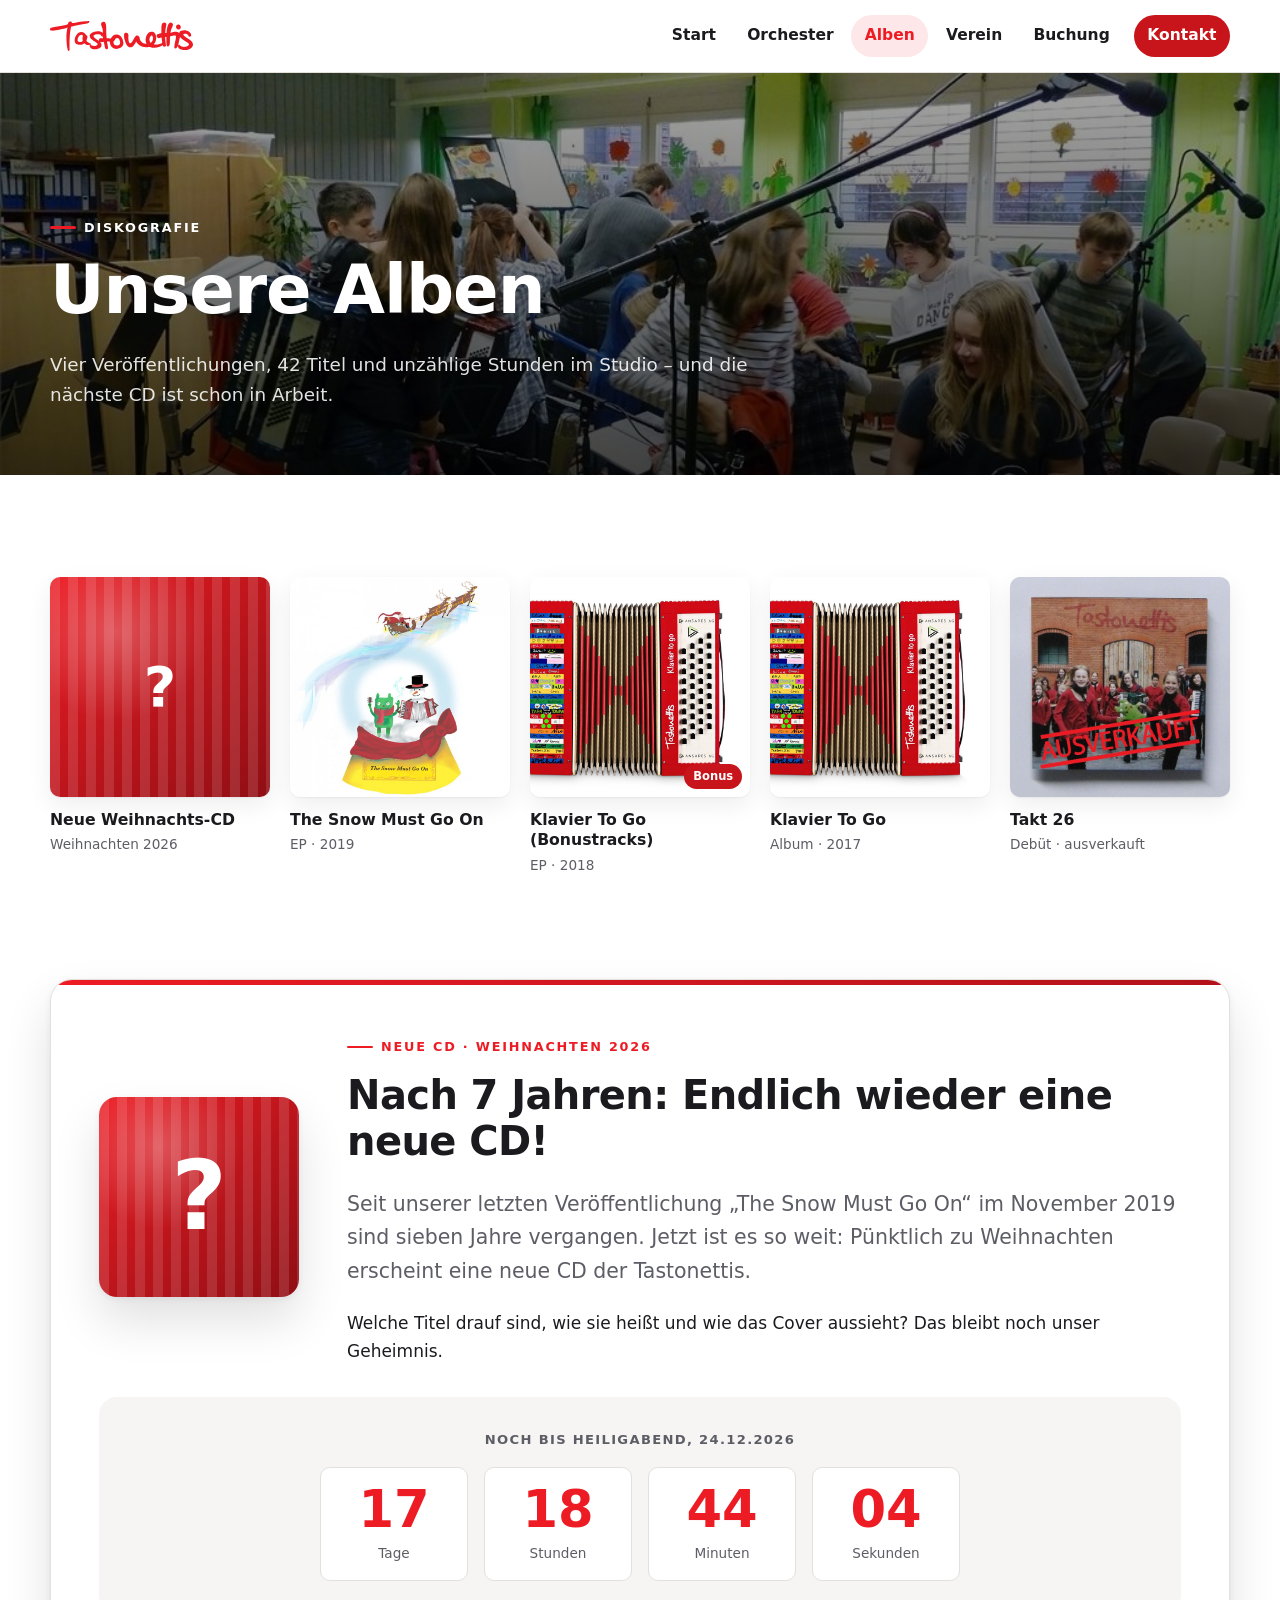
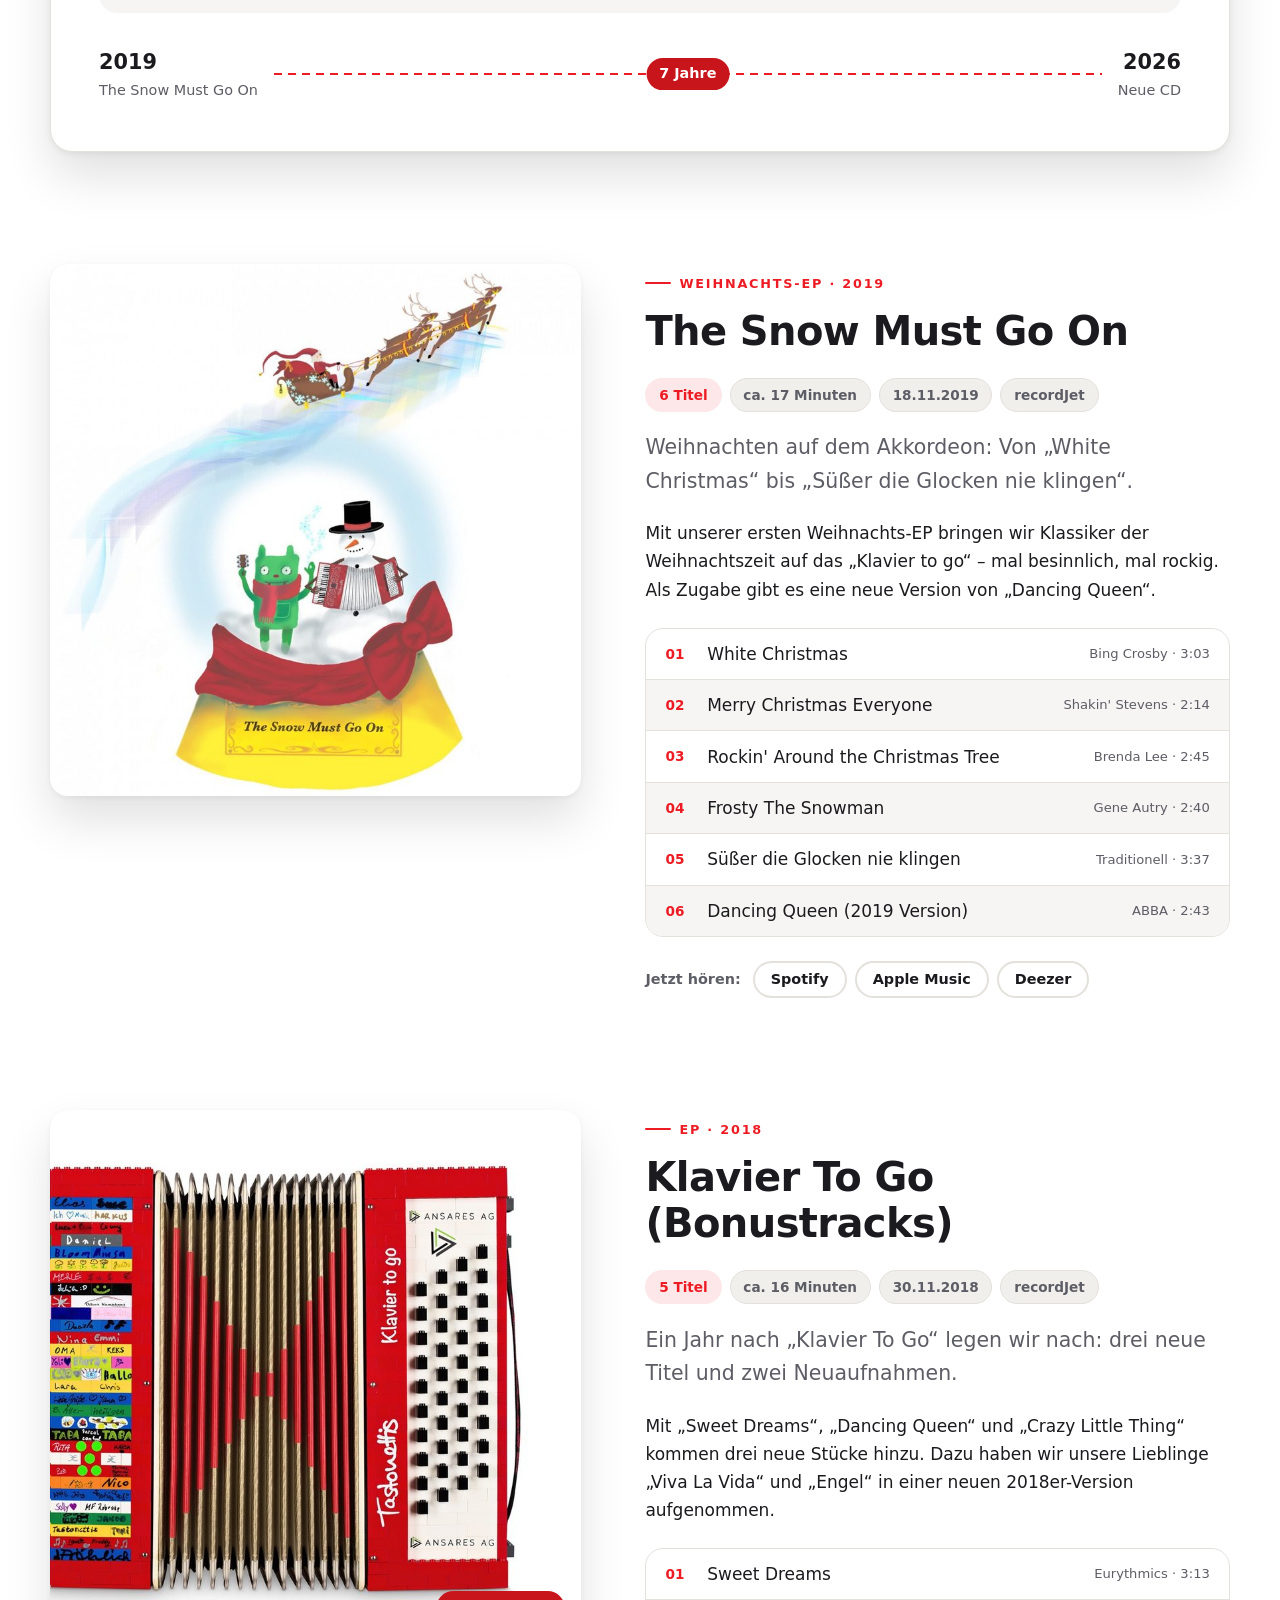
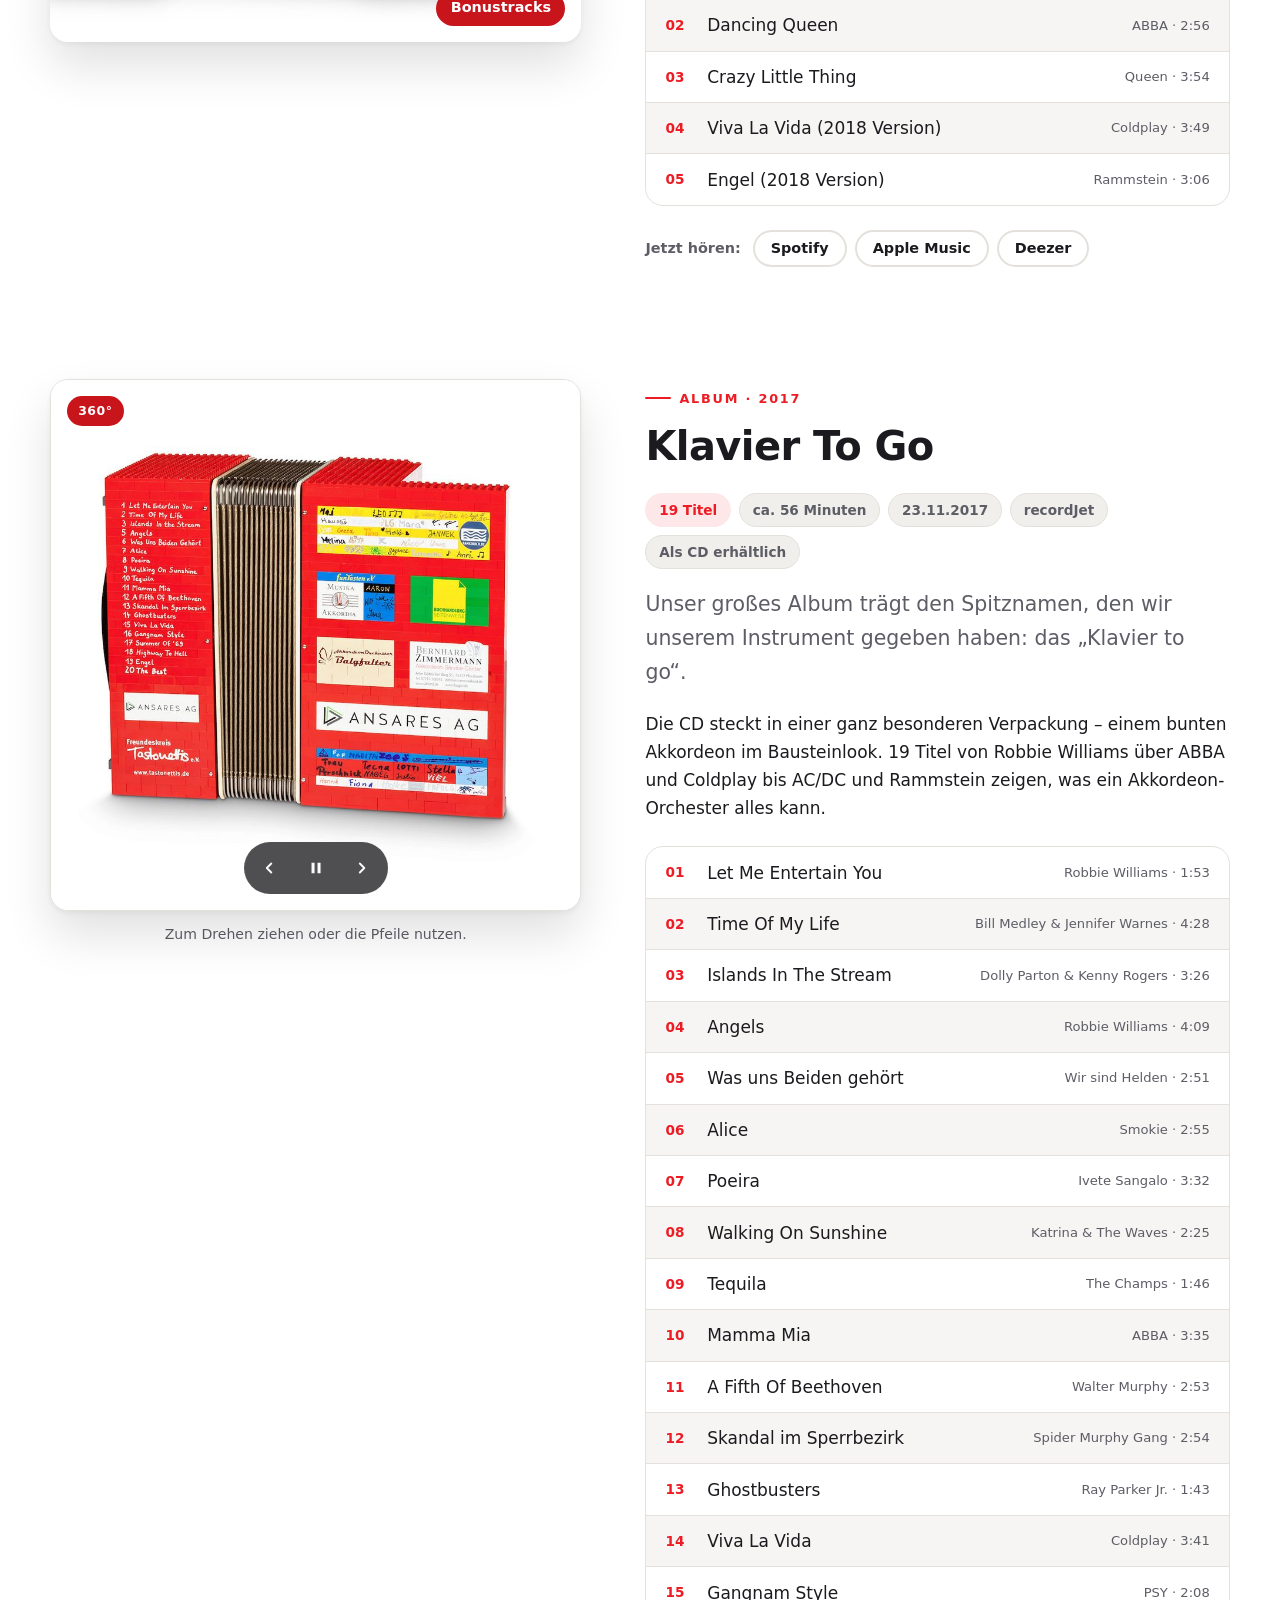
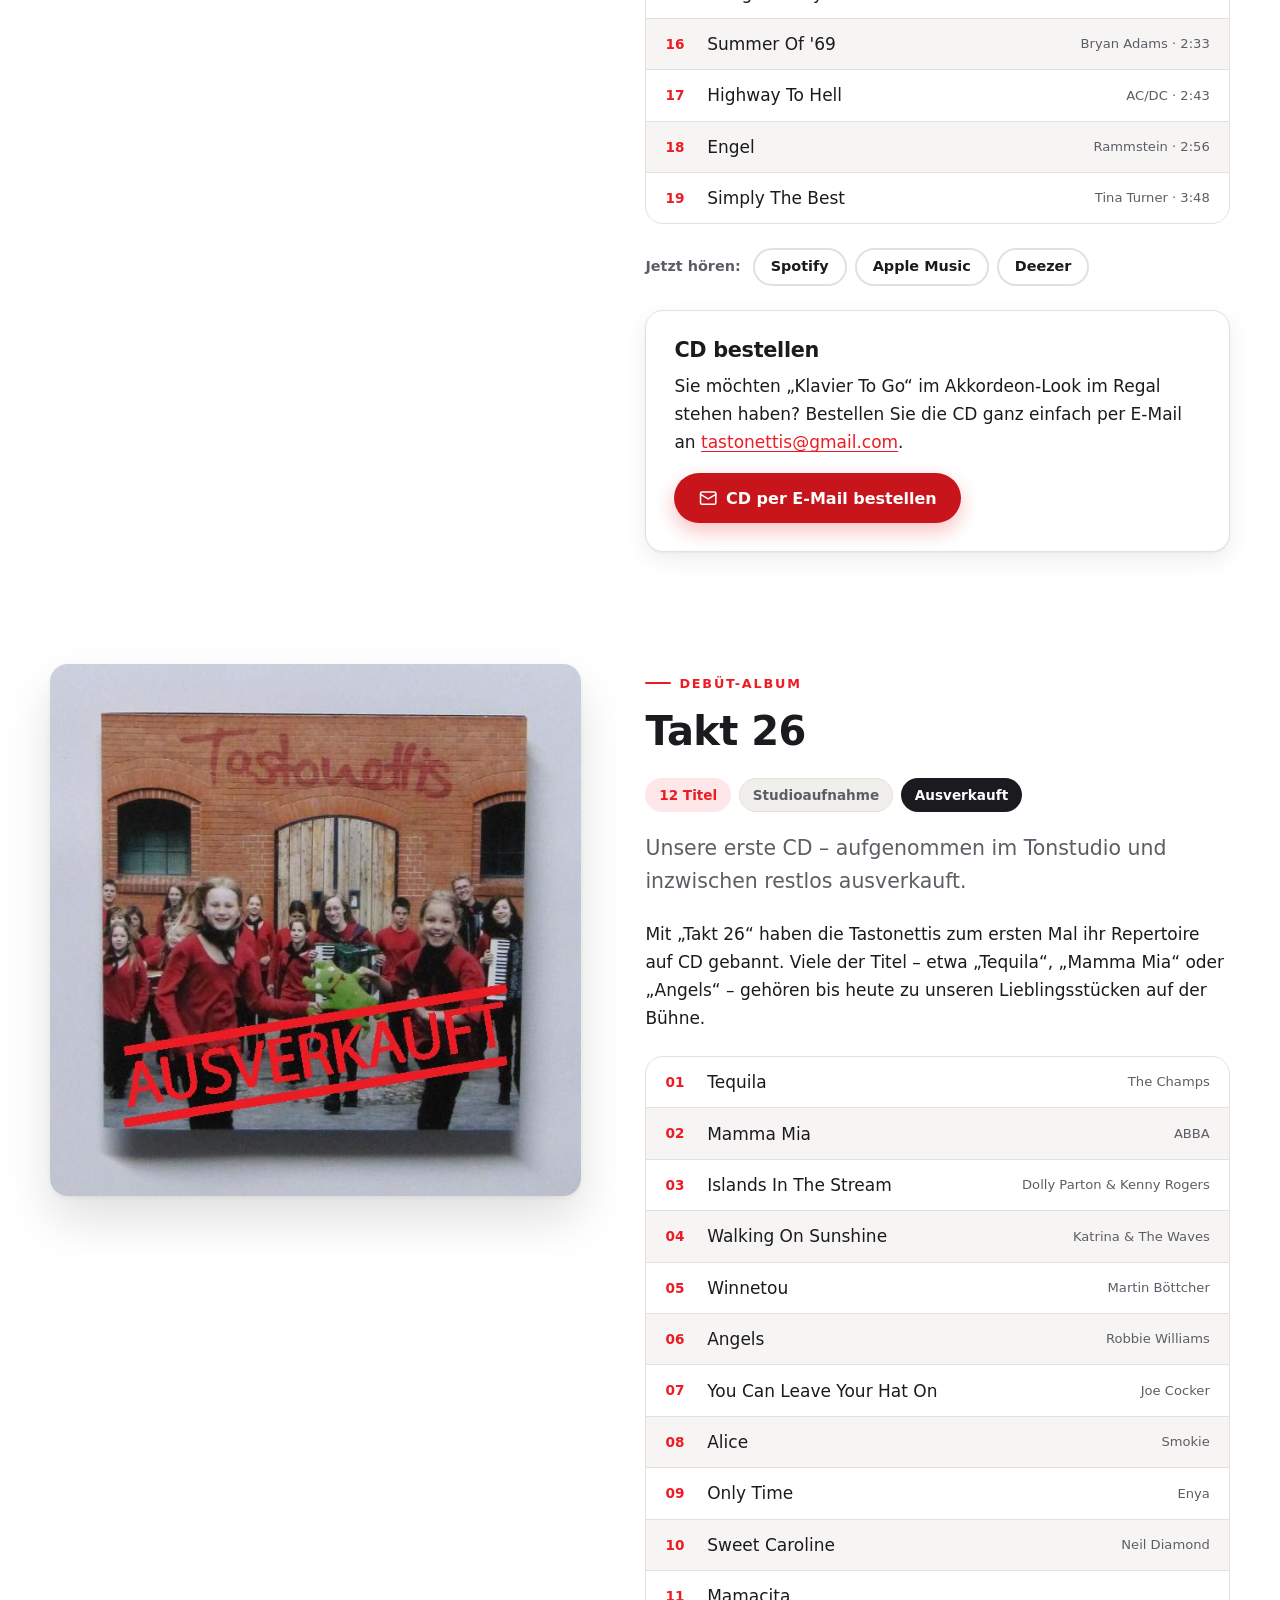
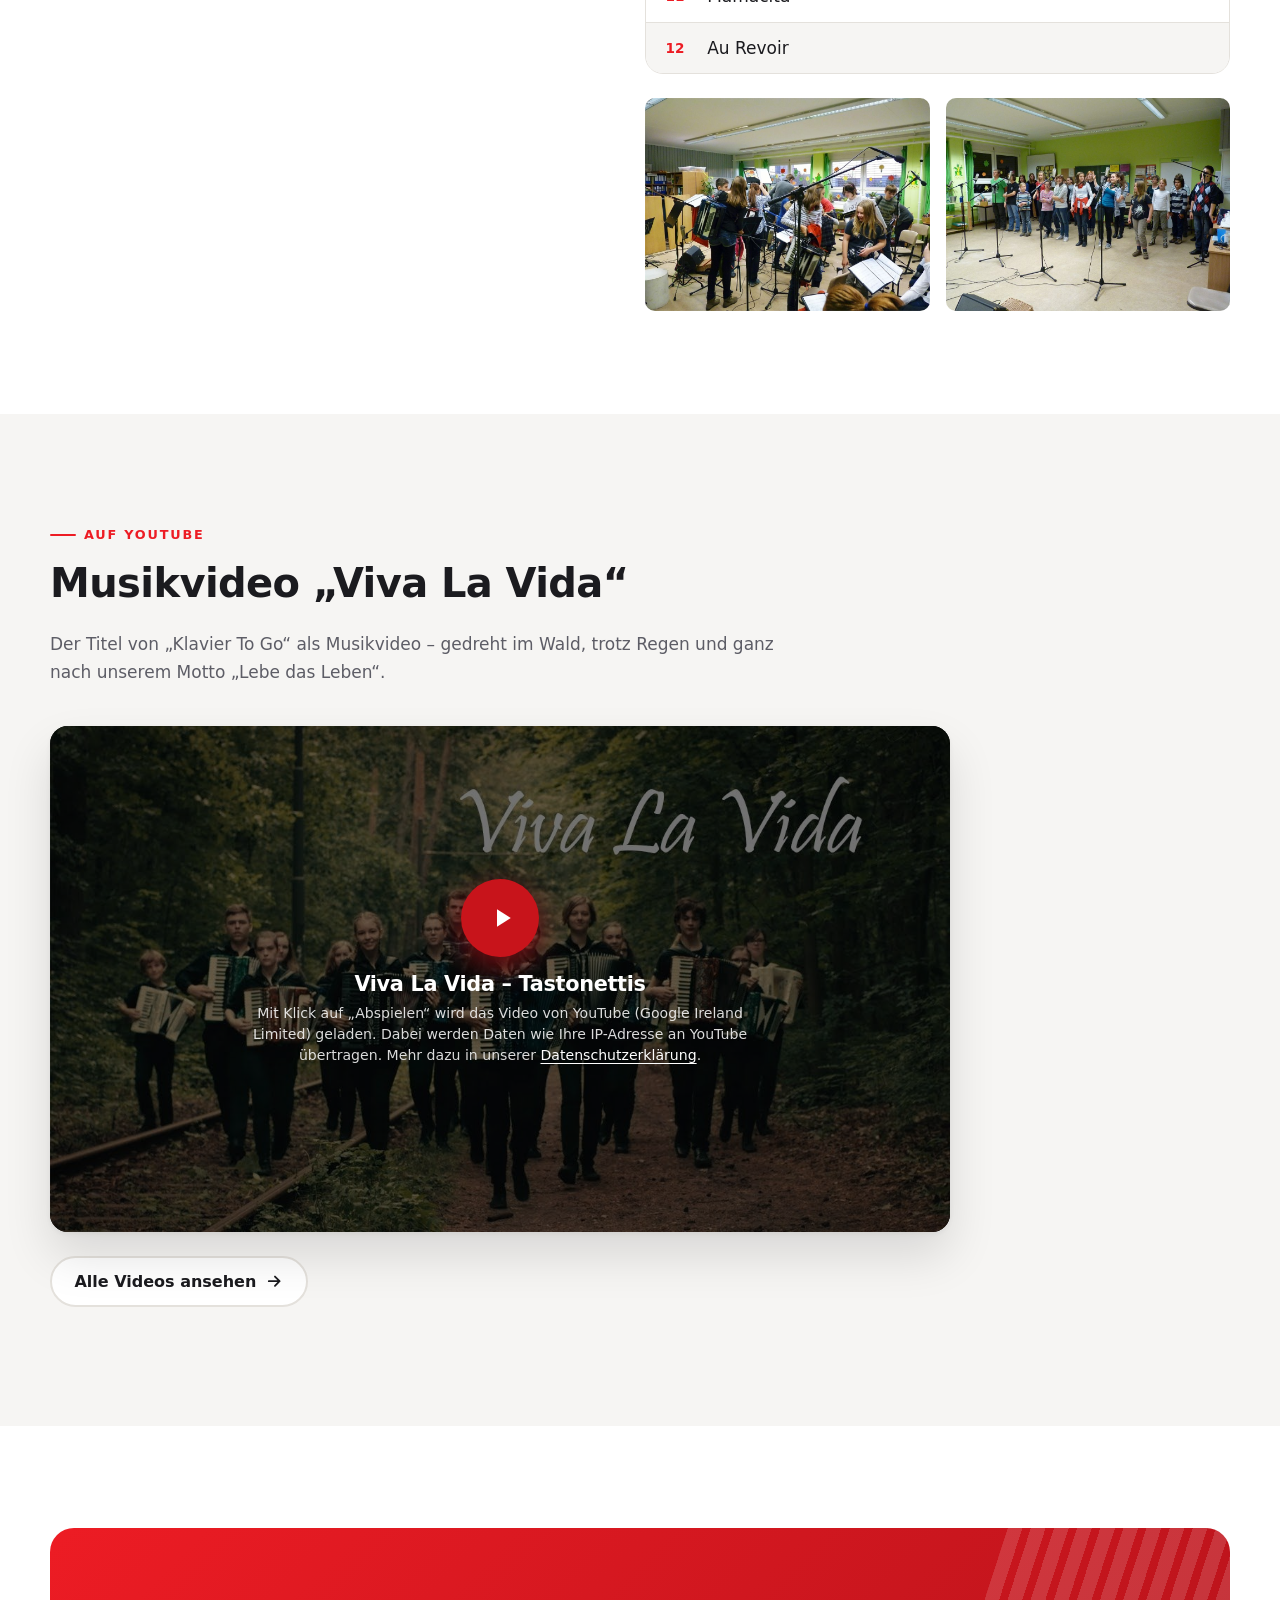
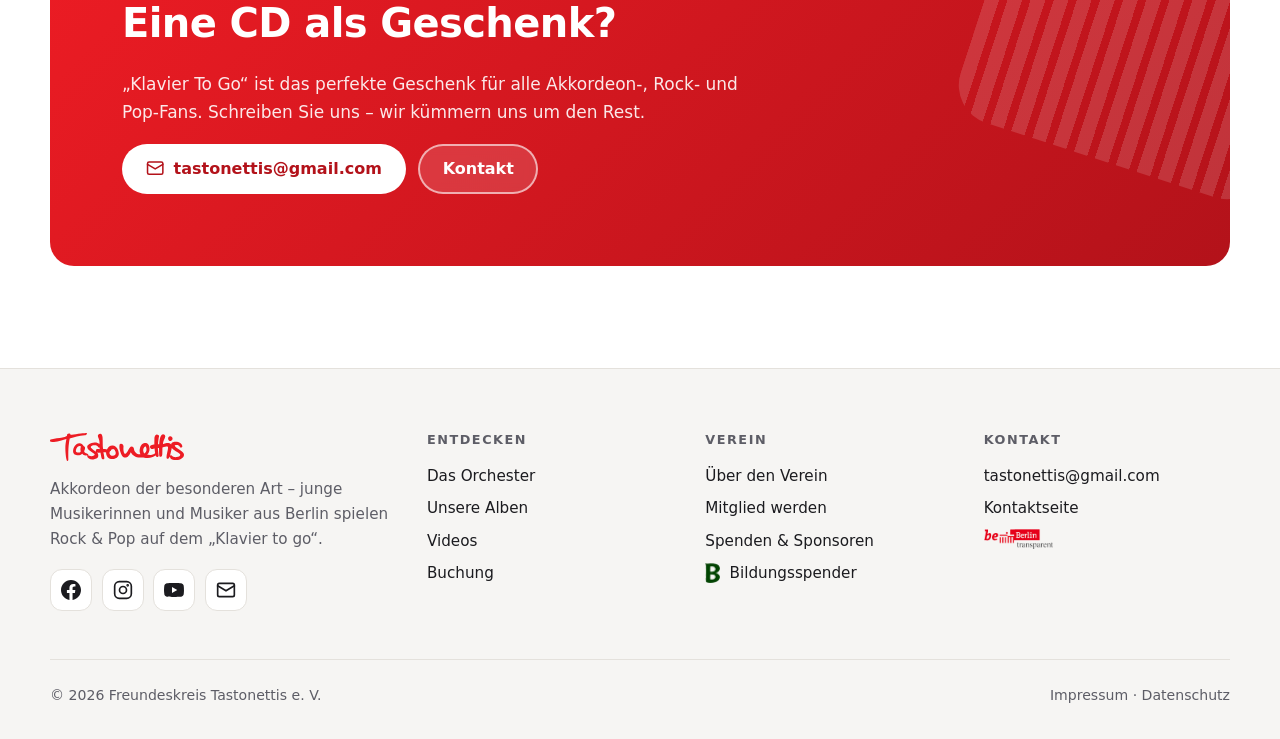
==== commit cb27a48d: "360°-Ansicht: Drehrichtung der Steuerung korrigiert Pfeil-Buttons, Pfeiltasten und Ziehen mit Maus/F" ====
--- a/alben.html
+++ b/alben.html
@@ -18,7 +18,7 @@
   <link rel="icon" href="assets/img/favicon.ico" sizes="any">
   <link rel="apple-touch-icon" href="assets/img/apple-touch-icon.png">
   <link rel="stylesheet" href="assets/css/style.css?v=408255bbe3">
-  <script src="assets/js/main.js?v=d78d259705" defer></script>
+  <script src="assets/js/main.js?v=9a58c8398f" defer></script>
 </head>
 <body>
   <a class="skip-link" href="#inhalt">Zum Inhalt springen</a>
